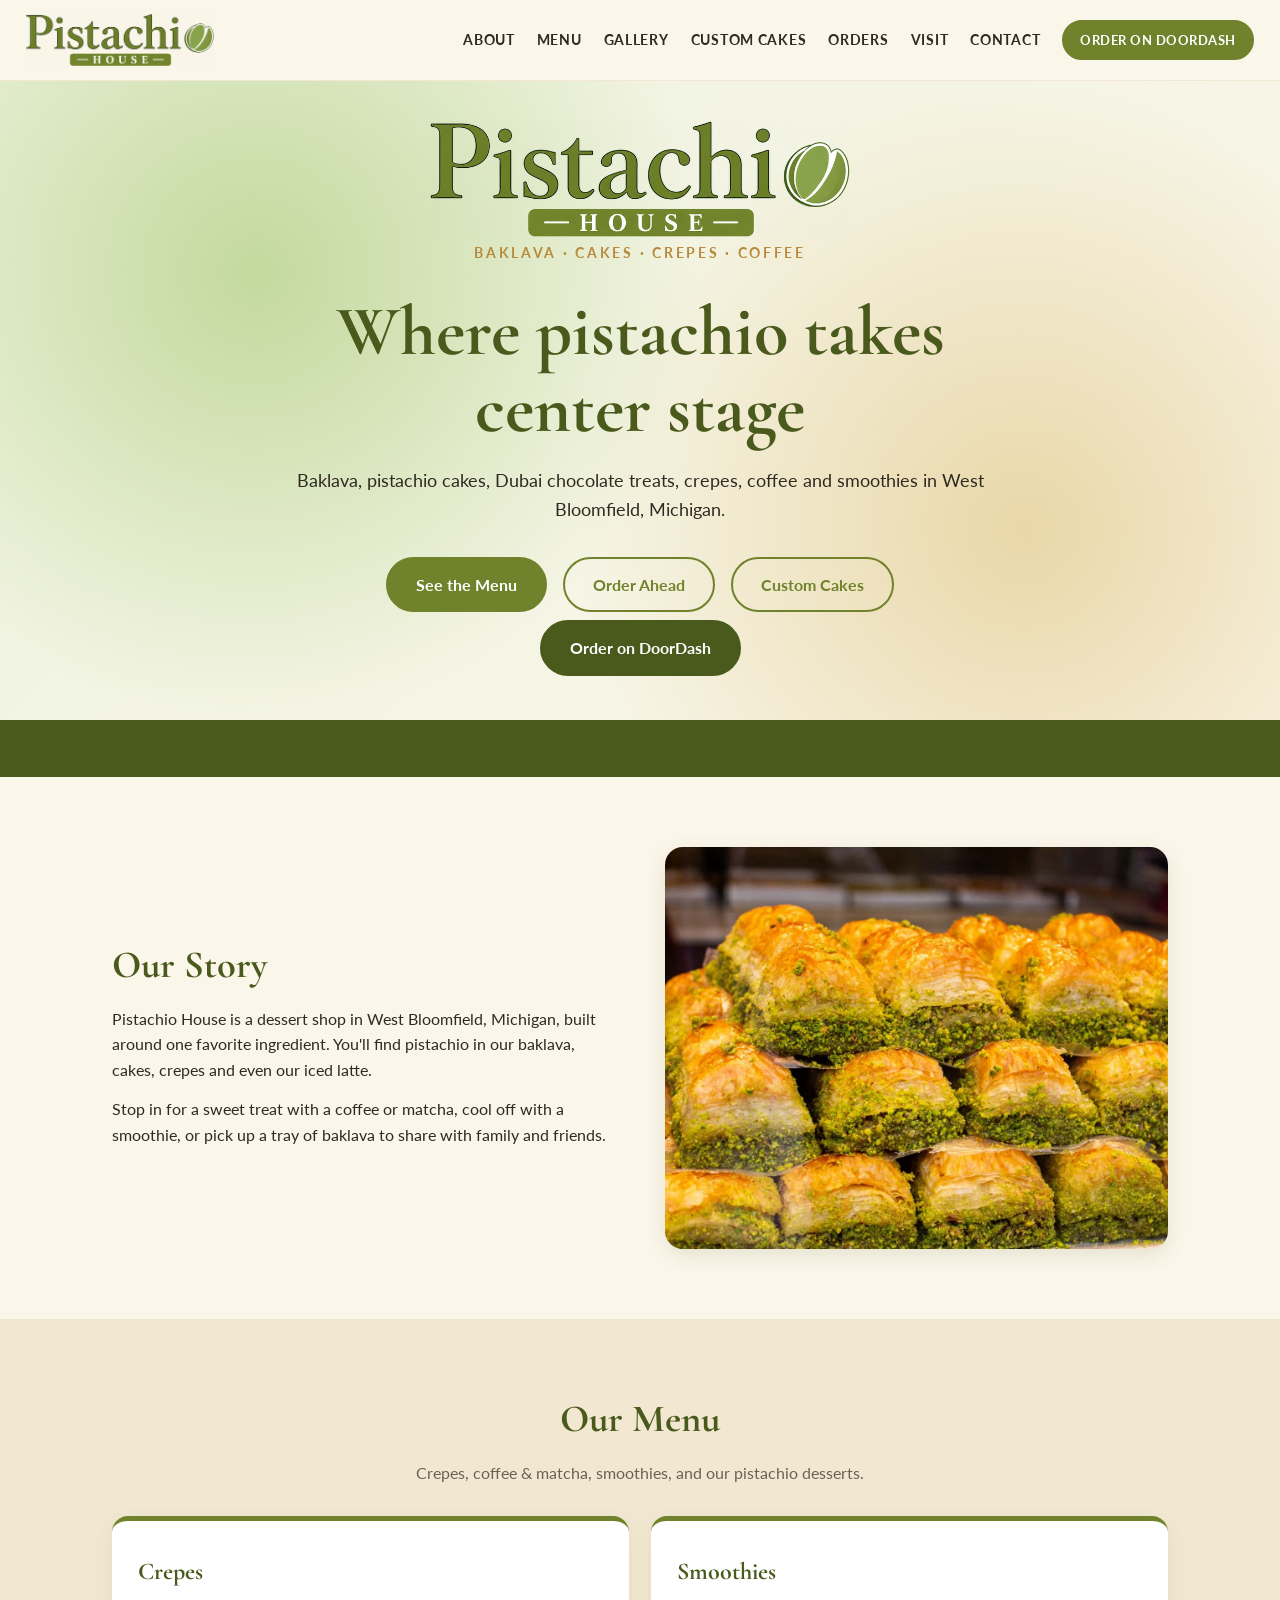
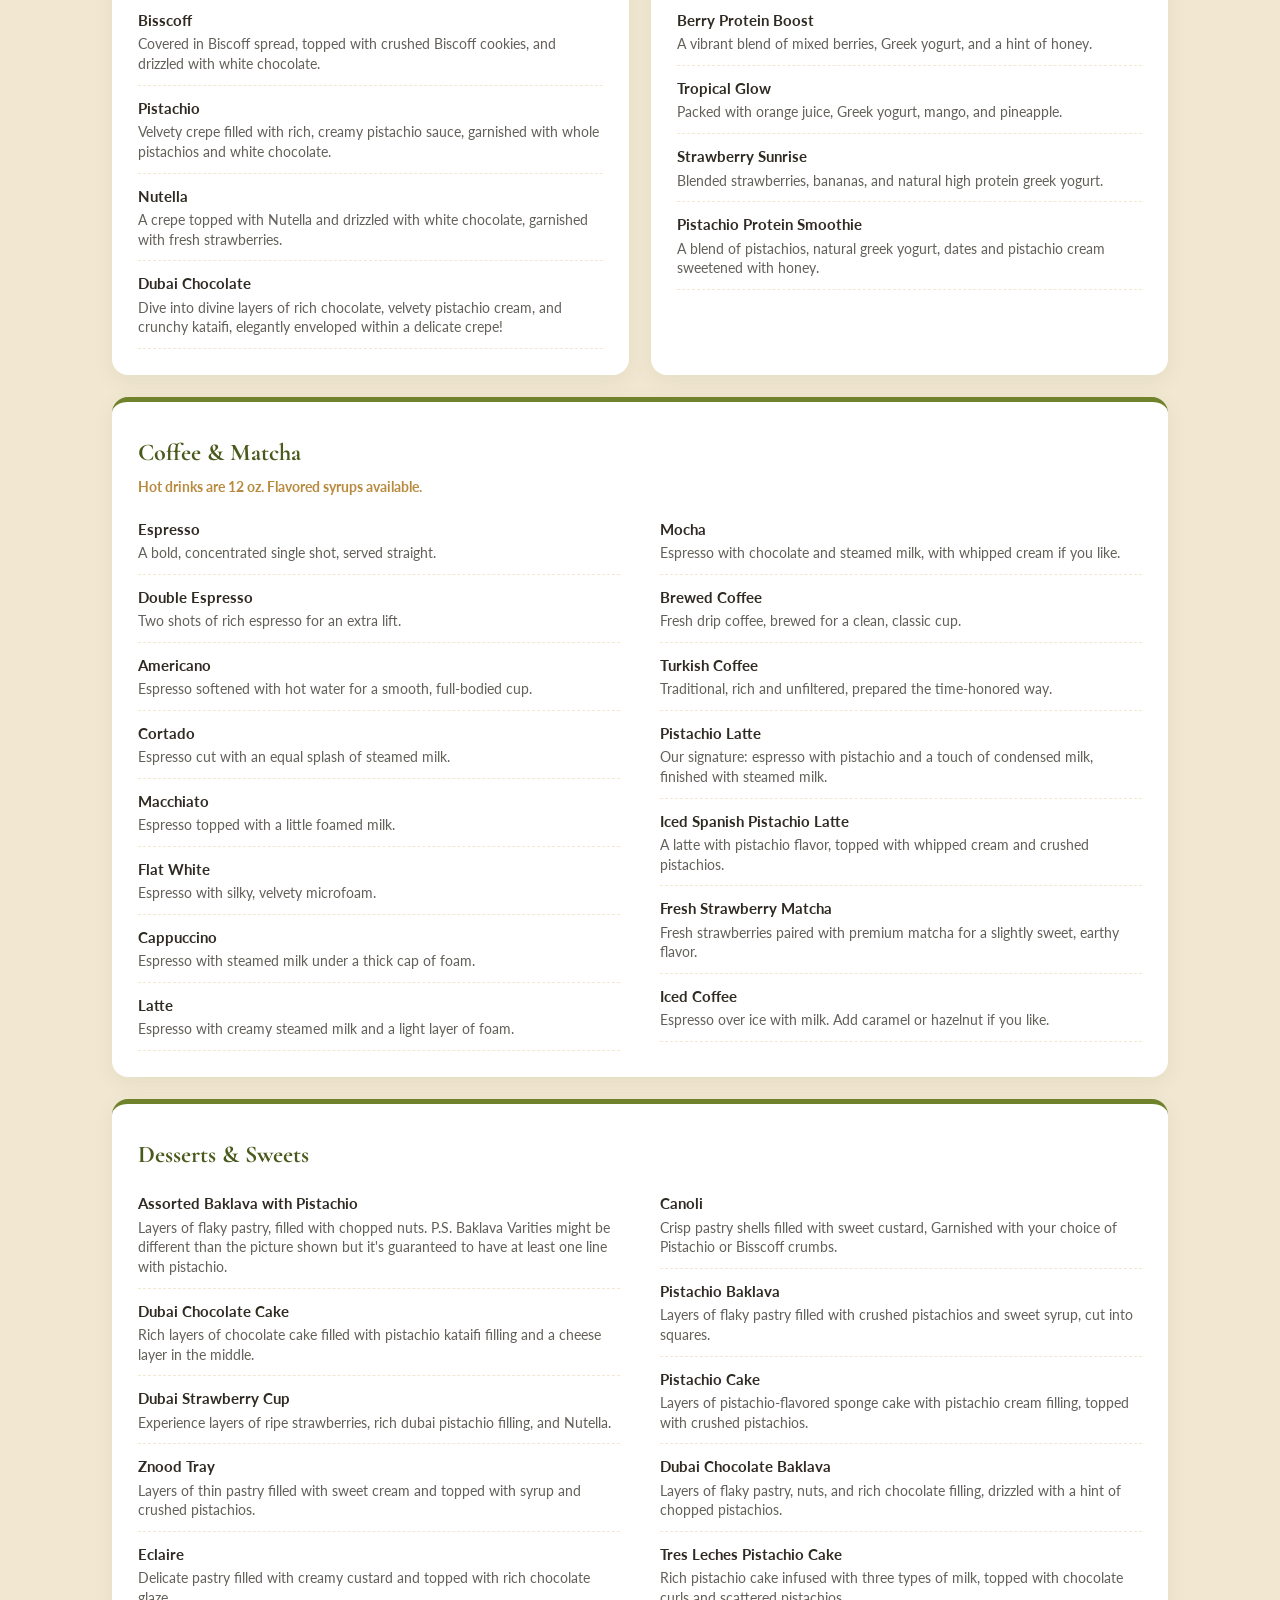
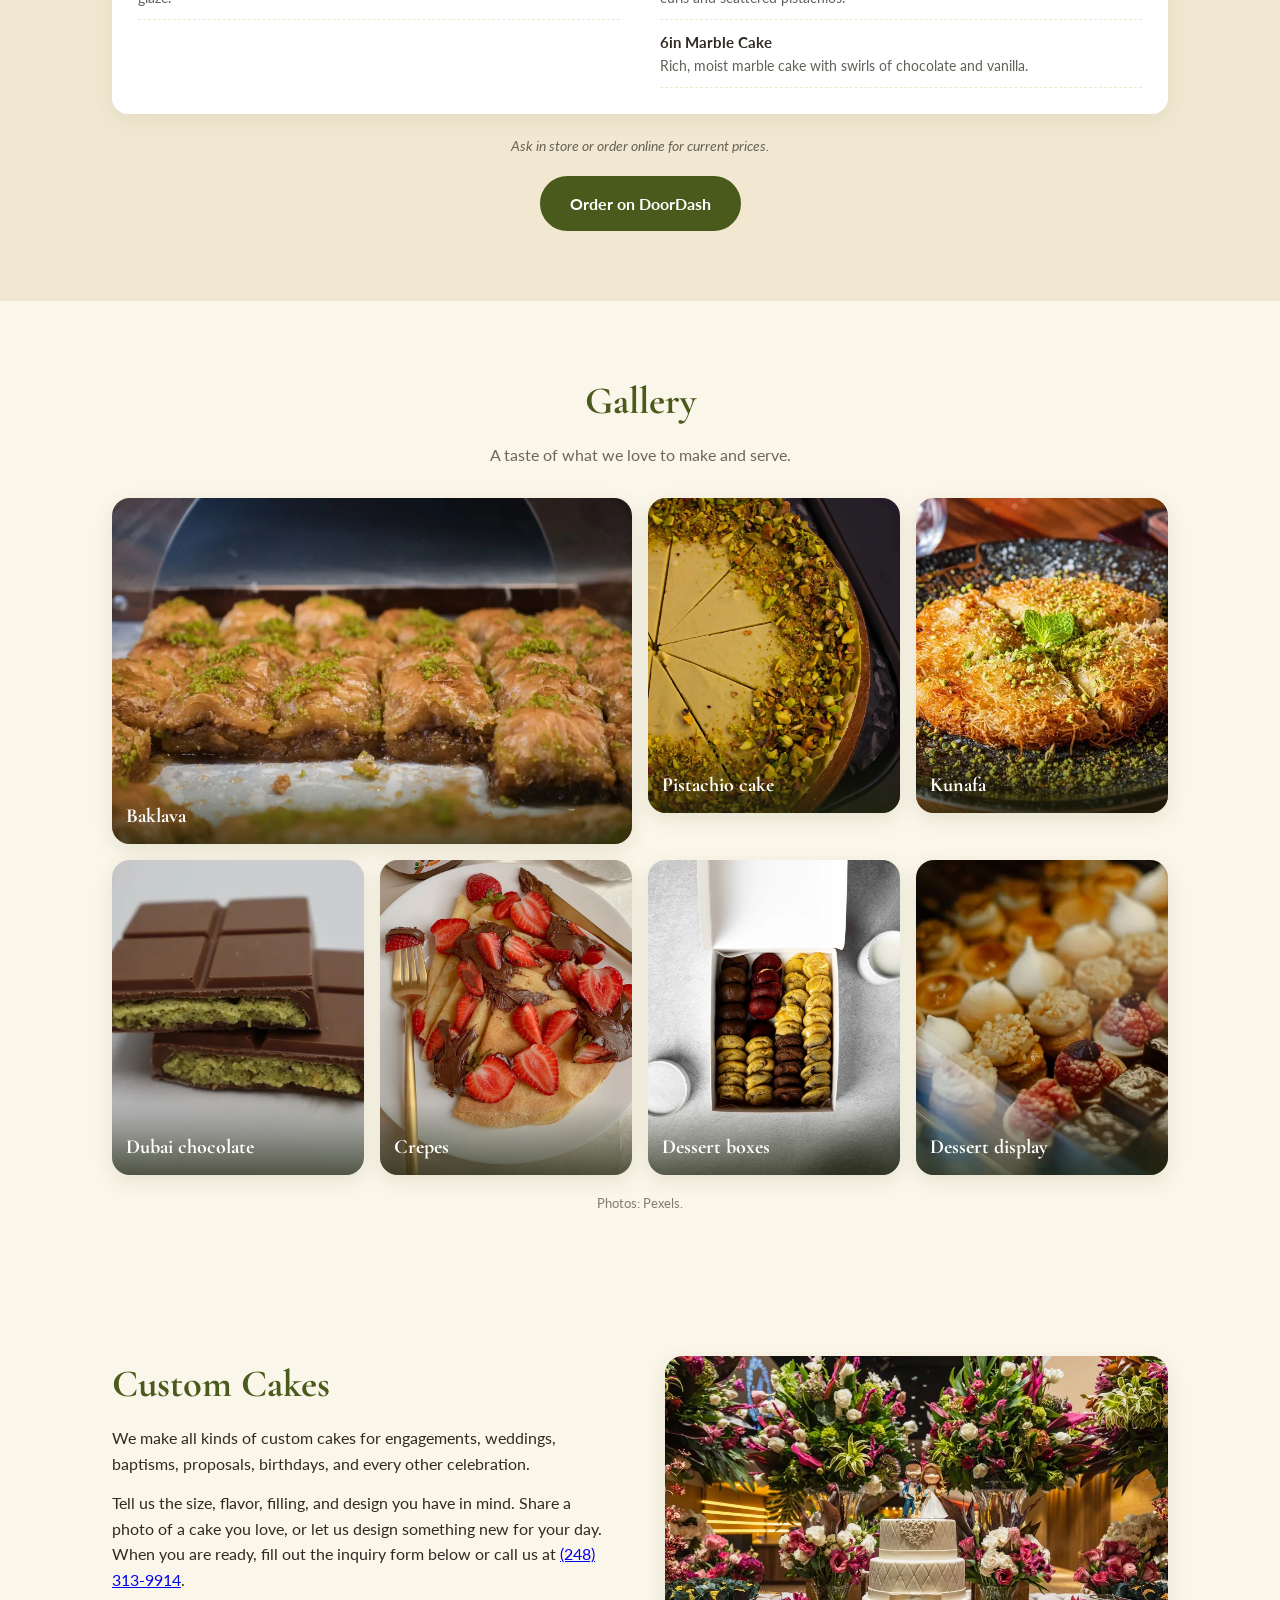
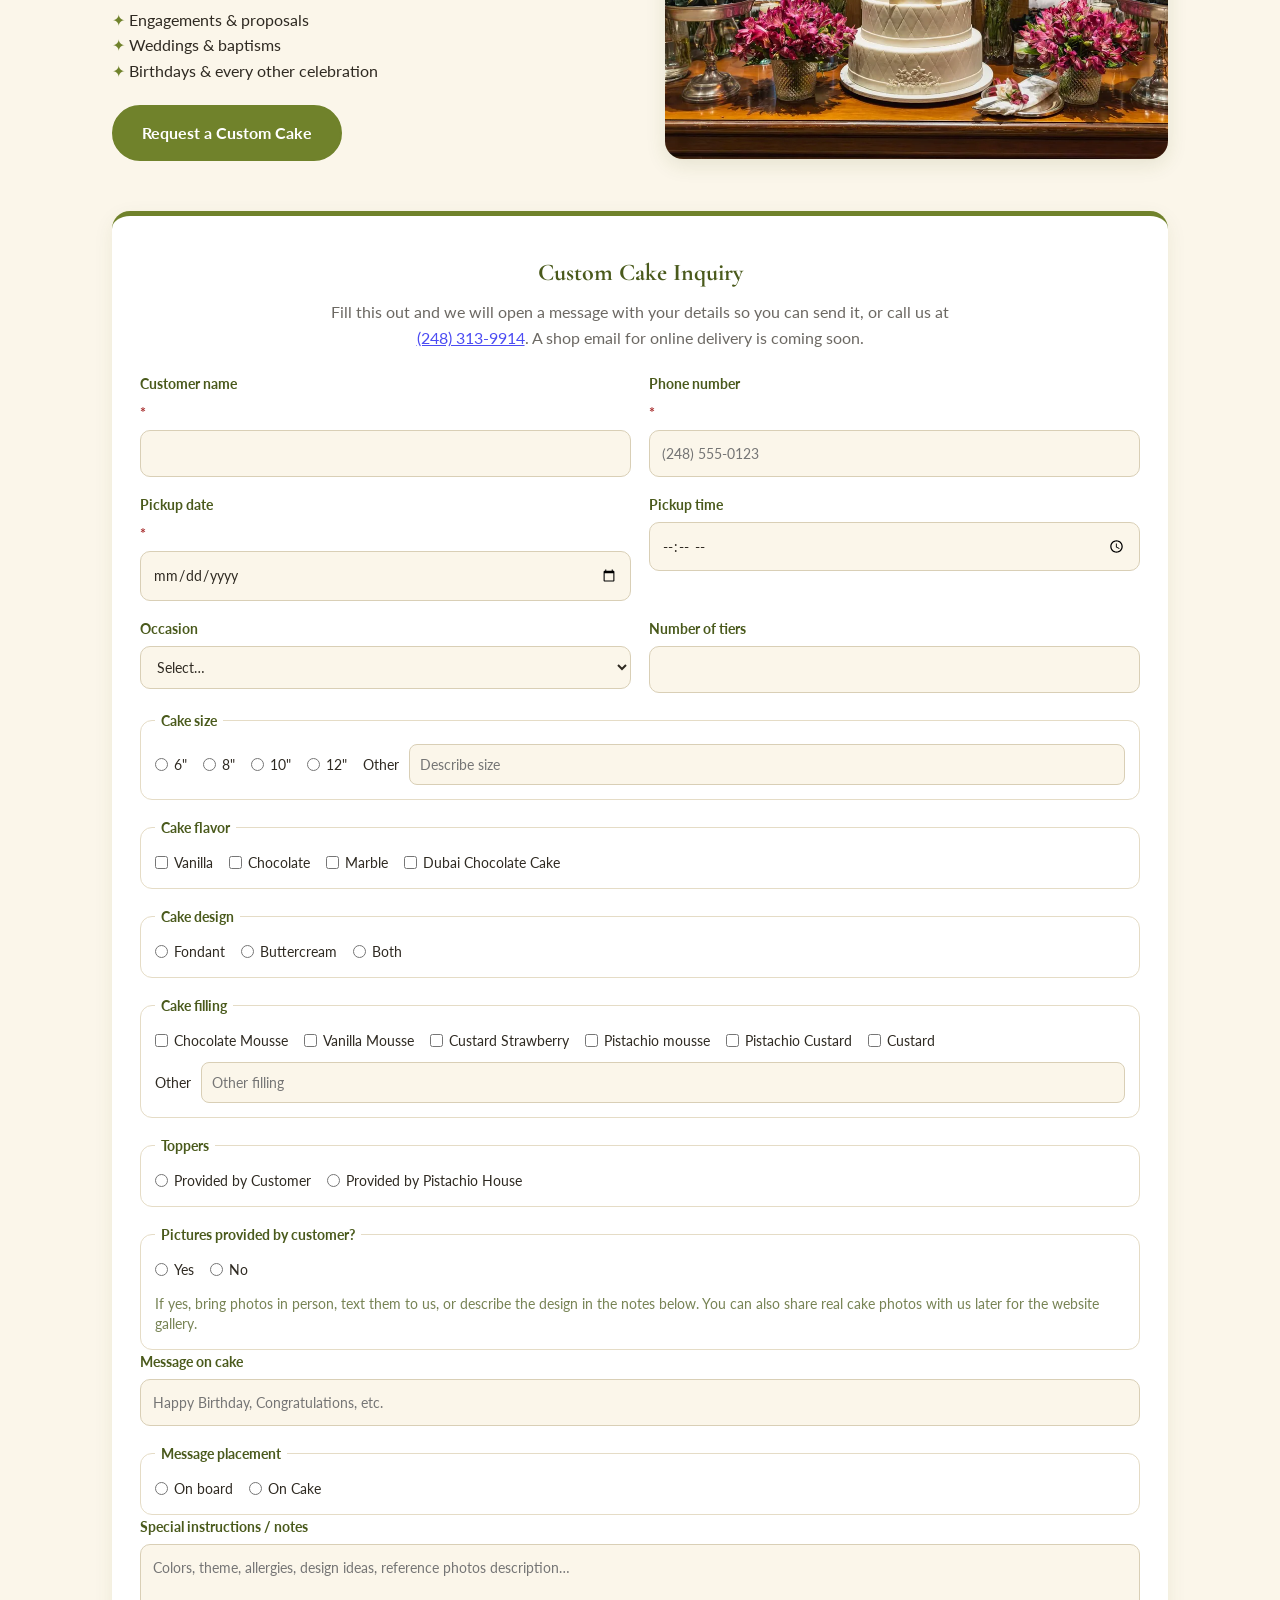
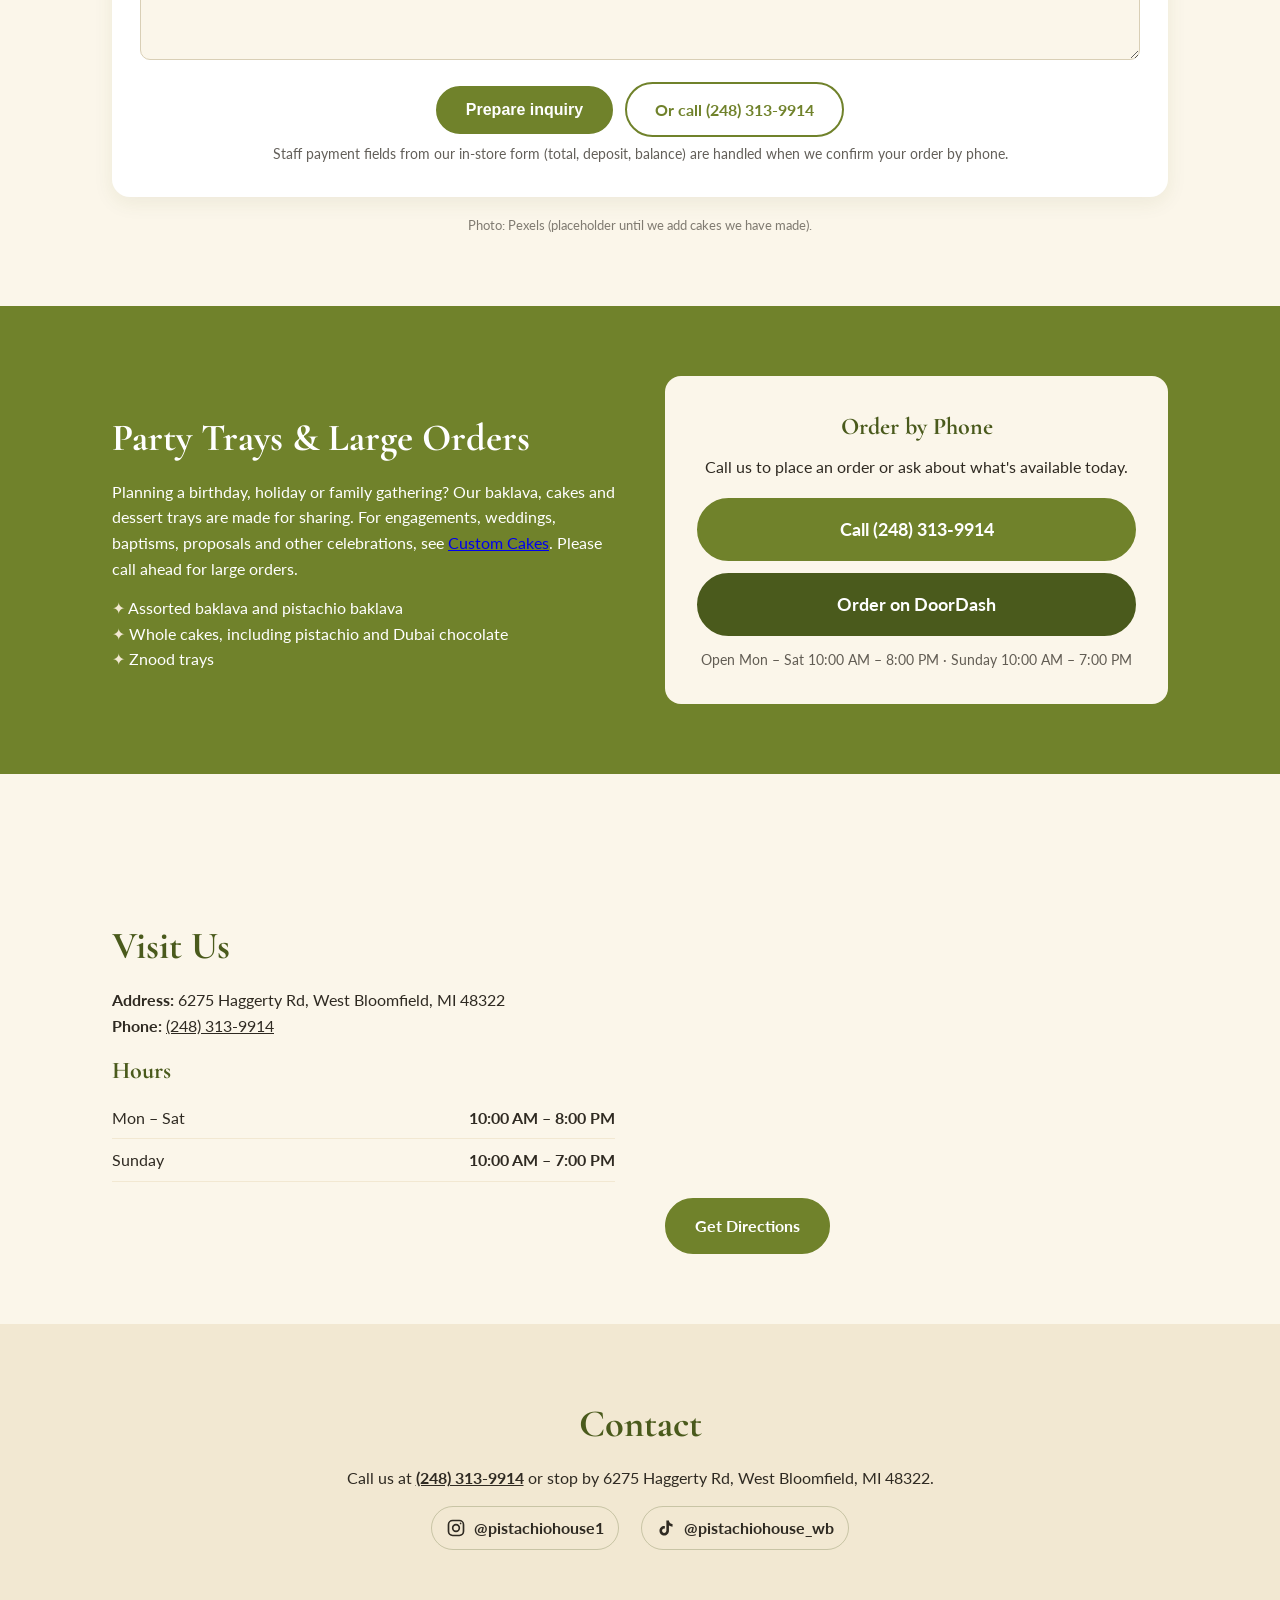
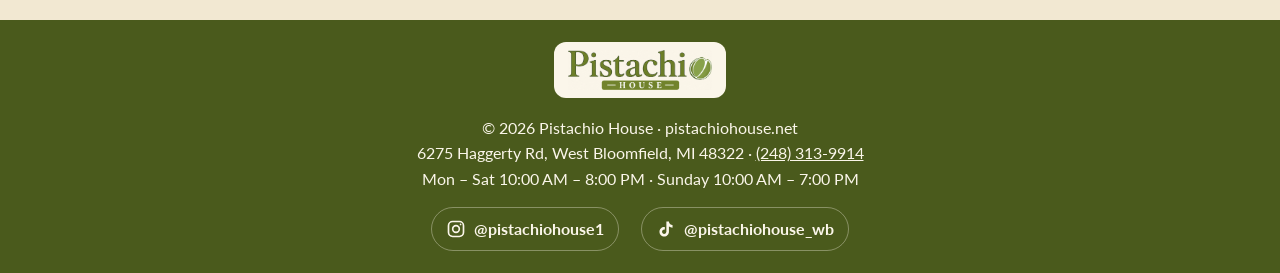
==== index.html @ 5dfad743 "Add Custom Cakes section and inquiry form Highlight custom cakes for engagements, weddings, baptisms" ====
<!DOCTYPE html>
<html lang="en"><head><meta charset="utf-8"><meta name="viewport" content="width=device-width,initial-scale=1">
<title>Pistachio House | Baklava, Pistachio Sweets & Cakes</title>
<meta name="description" content="Pistachio House in West Bloomfield, MI: pistachio baklava, cakes, crepes, coffee, matcha and smoothies.">
<link rel="preconnect" href="https://fonts.googleapis.com"><link href="https://fonts.googleapis.com/css2?family=Cormorant+Garamond:wght@500;700&family=Lato:wght@400;700&display=swap" rel="stylesheet">
<link rel="icon" href="favicon.ico" sizes="any"><link rel="icon" type="image/png" sizes="32x32" href="favicon-32.png"><link rel="apple-touch-icon" href="apple-touch-icon.png"><meta name="theme-color" content="#70822b">
<meta property="og:type" content="website"><meta property="og:title" content="Pistachio House | Baklava, Pistachio Sweets &amp; Cakes"><meta property="og:description" content="Pistachio baklava, cakes, crepes, coffee and smoothies in West Bloomfield, MI."><meta property="og:url" content="https://pistachiohouse.net/"><meta property="og:image" content="https://pistachiohouse.net/images/og-image.png"><meta property="og:image:width" content="1200"><meta property="og:image:height" content="630"><meta name="twitter:card" content="summary_large_image">
<link rel="stylesheet" href="styles.css"><script type="application/ld+json">{"@context":"https://schema.org","@type":["LocalBusiness","Bakery"],"name":"Pistachio House","url":"https://pistachiohouse.net","sameAs":["https://www.instagram.com/pistachiohouse1/","https://www.tiktok.com/@pistachiohouse_wb"],"logo":"https://pistachiohouse.net/images/logo.png","image":"https://pistachiohouse.net/images/og-image.png","telephone":"+1-248-313-9914","address":{"@type":"PostalAddress","streetAddress":"6275 Haggerty Rd","addressLocality":"West Bloomfield","addressRegion":"MI","postalCode":"48322","addressCountry":"US"},"openingHoursSpecification":[{"@type":"OpeningHoursSpecification","dayOfWeek":["Monday","Tuesday","Wednesday","Thursday","Friday","Saturday"],"opens":"10:00","closes":"20:00"},{"@type":"OpeningHoursSpecification","dayOfWeek":"Sunday","opens":"10:00","closes":"19:00"}],"servesCuisine":"Desserts"}</script>
</head><body>
<header class="nav"><a href="#top" class="logo"><img src="images/logo-transparent.png" alt="Pistachio House" width="800" height="222"></a>
<button class="burger" aria-label="Menu" onclick="document.body.classList.toggle('open')">☰</button>
<nav><a href="#about">About</a><a href="#menu">Menu</a><a href="#gallery">Gallery</a><a href="#custom-cakes">Custom Cakes</a><a href="#orders">Orders</a><a href="#visit">Visit</a><a href="#contact">Contact</a><a class="nav-order" href="https://www.doordash.com/store/pistachio-house-west-bloomfield-50264871/115589946/" target="_blank" rel="noopener">Order on DoorDash</a></nav></header>
<section id="top" class="hero"><div class="hero-in"><img class="hero-logo" src="images/logo-transparent.png" alt="" width="800" height="222"><p class="eyebrow">Baklava · Cakes · Crepes · Coffee</p>
<h1>Where pistachio takes center stage</h1><p>Baklava, pistachio cakes, Dubai chocolate treats, crepes, coffee and smoothies in West Bloomfield, Michigan.</p>
<a class="btn" href="#menu">See the Menu</a> <a class="btn ghost" href="#orders">Order Ahead</a> <a class="btn ghost" href="#custom-cakes">Custom Cakes</a> <a class="btn doordash" href="https://www.doordash.com/store/pistachio-house-west-bloomfield-50264871/115589946/" target="_blank" rel="noopener">Order on DoorDash</a></div></section>
<div class="ribbon"><span>Pistachio Baklava ✦ Dubai Chocolate ✦ Pistachio Cake ✦ Crepes ✦ Pistachio Latte ✦ Smoothies ✦ Dessert Trays ✦</span></div>
<section id="about" class="wrap two"><div><h2>Our Story</h2><p>Pistachio House is a dessert shop in West Bloomfield, Michigan, built around one favorite ingredient. You'll find pistachio in our baklava, cakes, crepes and even our iced latte.</p><p>Stop in for a sweet treat with a coffee or matcha, cool off with a smoothie, or pick up a tray of baklava to share with family and friends.</p></div>
<figure class="photo about-photo"><img src="images/about-pistachio-baklava.webp" alt="Rows of pistachio-topped baklava in a dessert display" width="1200" height="960" loading="lazy"></figure></section>
<section id="menu" class="cream"><div class="wrap"><h2 class="c">Our Menu</h2><p class="c sub">Crepes, coffee &amp; matcha, smoothies, and our pistachio desserts.</p><div class="grid menu-grid">
<div class="card"><h3>Crepes</h3><ul><li><div class="mi"><span class="mn">Bisscoff</span></div><p class="md">Covered in Biscoff spread, topped with crushed Biscoff cookies, and drizzled with white chocolate.</p></li><li><div class="mi"><span class="mn">Pistachio</span></div><p class="md">Velvety crepe filled with rich, creamy pistachio sauce, garnished with whole pistachios and white chocolate.</p></li><li><div class="mi"><span class="mn">Nutella</span></div><p class="md">A crepe topped with Nutella and drizzled with white chocolate, garnished with fresh strawberries.</p></li><li><div class="mi"><span class="mn">Dubai Chocolate</span></div><p class="md">Dive into divine layers of rich chocolate, velvety pistachio cream, and crunchy kataifi, elegantly enveloped within a delicate crepe!</p></li></ul></div>
<div class="card"><h3>Smoothies</h3><ul><li><div class="mi"><span class="mn">Berry Protein Boost</span></div><p class="md">A vibrant blend of mixed berries, Greek yogurt, and a hint of honey.</p></li><li><div class="mi"><span class="mn">Tropical Glow</span></div><p class="md">Packed with orange juice, Greek yogurt, mango, and pineapple.</p></li><li><div class="mi"><span class="mn">Strawberry Sunrise</span></div><p class="md">Blended strawberries, bananas, and natural high protein greek yogurt.</p></li><li><div class="mi"><span class="mn">Pistachio Protein Smoothie</span></div><p class="md">A blend of pistachios, natural greek yogurt, dates and pistachio cream sweetened with honey.</p></li></ul></div>
<div class="card wide"><h3>Coffee &amp; Matcha</h3><p class="card-note">Hot drinks are 12 oz. Flavored syrups available.</p><ul><li><div class="mi"><span class="mn">Espresso</span></div><p class="md">A bold, concentrated single shot, served straight.</p></li><li><div class="mi"><span class="mn">Double Espresso</span></div><p class="md">Two shots of rich espresso for an extra lift.</p></li><li><div class="mi"><span class="mn">Americano</span></div><p class="md">Espresso softened with hot water for a smooth, full-bodied cup.</p></li><li><div class="mi"><span class="mn">Cortado</span></div><p class="md">Espresso cut with an equal splash of steamed milk.</p></li><li><div class="mi"><span class="mn">Macchiato</span></div><p class="md">Espresso topped with a little foamed milk.</p></li><li><div class="mi"><span class="mn">Flat White</span></div><p class="md">Espresso with silky, velvety microfoam.</p></li><li><div class="mi"><span class="mn">Cappuccino</span></div><p class="md">Espresso with steamed milk under a thick cap of foam.</p></li><li><div class="mi"><span class="mn">Latte</span></div><p class="md">Espresso with creamy steamed milk and a light layer of foam.</p></li><li><div class="mi"><span class="mn">Mocha</span></div><p class="md">Espresso with chocolate and steamed milk, with whipped cream if you like.</p></li><li><div class="mi"><span class="mn">Brewed Coffee</span></div><p class="md">Fresh drip coffee, brewed for a clean, classic cup.</p></li><li><div class="mi"><span class="mn">Turkish Coffee</span></div><p class="md">Traditional, rich and unfiltered, prepared the time-honored way.</p></li><li><div class="mi"><span class="mn">Pistachio Latte</span></div><p class="md">Our signature: espresso with pistachio and a touch of condensed milk, finished with steamed milk.</p></li><li><div class="mi"><span class="mn">Iced Spanish Pistachio Latte</span></div><p class="md">A latte with pistachio flavor, topped with whipped cream and crushed pistachios.</p></li><li><div class="mi"><span class="mn">Fresh Strawberry Matcha</span></div><p class="md">Fresh strawberries paired with premium matcha for a slightly sweet, earthy flavor.</p></li><li><div class="mi"><span class="mn">Iced Coffee</span></div><p class="md">Espresso over ice with milk. Add caramel or hazelnut if you like.</p></li></ul></div>
<div class="card wide"><h3>Desserts &amp; Sweets</h3><ul><li><div class="mi"><span class="mn">Assorted Baklava with Pistachio</span></div><p class="md">Layers of flaky pastry, filled with chopped nuts. P.S. Baklava Varities might be different than the picture shown but it&#x27;s guaranteed to have at least one line with pistachio.</p></li><li><div class="mi"><span class="mn">Dubai Chocolate Cake</span></div><p class="md">Rich layers of chocolate cake filled with pistachio kataifi filling and a cheese layer in the middle.</p></li><li><div class="mi"><span class="mn">Dubai Strawberry Cup</span></div><p class="md">Experience layers of ripe strawberries, rich dubai pistachio filling, and Nutella.</p></li><li><div class="mi"><span class="mn">Znood Tray</span></div><p class="md">Layers of thin pastry filled with sweet cream and topped with syrup and crushed pistachios.</p></li><li><div class="mi"><span class="mn">Eclaire</span></div><p class="md">Delicate pastry filled with creamy custard and topped with rich chocolate glaze.</p></li><li><div class="mi"><span class="mn">Canoli</span></div><p class="md">Crisp pastry shells filled with sweet custard, Garnished with your choice of Pistachio or Bisscoff crumbs.</p></li><li><div class="mi"><span class="mn">Pistachio Baklava</span></div><p class="md">Layers of flaky pastry filled with crushed pistachios and sweet syrup, cut into squares.</p></li><li><div class="mi"><span class="mn">Pistachio Cake</span></div><p class="md">Layers of pistachio-flavored sponge cake with pistachio cream filling, topped with crushed pistachios.</p></li><li><div class="mi"><span class="mn">Dubai Chocolate Baklava</span></div><p class="md">Layers of flaky pastry, nuts, and rich chocolate filling, drizzled with a hint of chopped pistachios.</p></li><li><div class="mi"><span class="mn">Tres Leches Pistachio Cake</span></div><p class="md">Rich pistachio cake infused with three types of milk, topped with chocolate curls and scattered pistachios.</p></li><li><div class="mi"><span class="mn">6in Marble Cake</span></div><p class="md">Rich, moist marble cake with swirls of chocolate and vanilla.</p></li></ul></div>
</div><p class="c note">Ask in store or order online for current prices.</p><p class="c menu-order"><a class="btn doordash" href="https://www.doordash.com/store/pistachio-house-west-bloomfield-50264871/115589946/" target="_blank" rel="noopener">Order on DoorDash</a></p></div></section>
<section id="gallery" class="wrap"><h2 class="c">Gallery</h2><p class="c sub">A taste of what we love to make and serve.</p><div class="gal"><figure class="photo"><img src="images/gallery-baklava-tray.webp" alt="Pistachio baklava squares with flaky golden layers" width="900" height="600" loading="lazy"><figcaption>Baklava</figcaption></figure><figure class="photo"><img src="images/gallery-pistachio-cake.webp" alt="Pistachio cake topped with crushed pistachios" width="900" height="1350" loading="lazy"><figcaption>Pistachio cake</figcaption></figure><figure class="photo"><img src="images/gallery-kunafa.webp" alt="Kunafa garnished with crushed pistachios on a decorative plate" width="900" height="601" loading="lazy"><figcaption>Kunafa</figcaption></figure><figure class="photo"><img src="images/gallery-dubai-chocolate.webp" alt="Chocolate bar with a green pistachio filling" width="900" height="600" loading="lazy"><figcaption>Dubai chocolate</figcaption></figure><figure class="photo"><img src="images/gallery-crepe.webp" alt="Crepe topped with sliced strawberries and chocolate" width="900" height="1012" loading="lazy"><figcaption>Crepes</figcaption></figure><figure class="photo"><img src="images/gallery-gift-box.webp" alt="Open white box filled with assorted cookies" width="900" height="1124" loading="lazy"><figcaption>Dessert boxes</figcaption></figure><figure class="photo"><img src="images/gallery-display-case.webp" alt="Display case of small tarts, pastries and chocolates" width="900" height="600" loading="lazy"><figcaption>Dessert display</figcaption></figure></div><p class="c credit">Photos: Pexels.</p></section>

<section id="custom-cakes" class="wrap"><div class="two cakes-intro"><div>
<h2>Custom Cakes</h2>
<p>We make all kinds of custom cakes for engagements, weddings, baptisms, proposals, birthdays, and every other celebration.</p>
<p>Tell us the size, flavor, filling, and design you have in mind. Share a photo of a cake you love, or let us design something new for your day. When you are ready, fill out the inquiry form below or call us at <a href="tel:+12483139914">(248) 313-9914</a>.</p>
<ul class="ticks dark"><li>Engagements &amp; proposals</li><li>Weddings &amp; baptisms</li><li>Birthdays &amp; every other celebration</li></ul>
<a class="btn" href="#cake-inquiry">Request a Custom Cake</a>
</div>
<figure class="photo about-photo"><img src="images/custom-cakes.webp" alt="Tiered celebration cake ready for a special occasion" width="1200" height="800" loading="lazy"></figure>
</div>

<div id="cake-inquiry" class="cake-form-wrap">
<h3 class="c">Custom Cake Inquiry</h3>
<p class="c sub form-lead">Fill this out and we will open a message with your details so you can send it, or call us at <a href="tel:+12483139914">(248) 313-9914</a>. A shop email for online delivery is coming soon.</p>
<form id="cake-form" class="cake-form" novalidate>
<div class="form-grid">
<label class="fg">Customer name <span class="req">*</span><input name="customer_name" type="text" autocomplete="name" required></label>
<label class="fg">Phone number <span class="req">*</span><input name="phone" type="tel" autocomplete="tel" inputmode="tel" required placeholder="(248) 555-0123"></label>
<label class="fg">Pickup date <span class="req">*</span><input name="pickup_date" type="date" required></label>
<label class="fg">Pickup time<input name="pickup_time" type="time"></label>
<label class="fg">Occasion
<select name="occasion">
<option value="">Select…</option>
<option>Engagement</option>
<option>Wedding</option>
<option>Baptism</option>
<option>Proposal</option>
<option>Birthday</option>
<option>Other celebration</option>
</select></label>
<label class="fg">Number of tiers<input name="tiers" type="number" min="1" max="10" step="1" inputmode="numeric"></label>
</div>

<fieldset class="fg full"><legend>Cake size</legend>
<div class="checks">
<label><input type="radio" name="cake_size" value='6"'> 6"</label>
<label><input type="radio" name="cake_size" value='8"'> 8"</label>
<label><input type="radio" name="cake_size" value='10"'> 10"</label>
<label><input type="radio" name="cake_size" value='12"'> 12"</label>
<label class="grow">Other <input type="text" name="cake_size_other" placeholder="Describe size"></label>
</div></fieldset>

<fieldset class="fg full"><legend>Cake flavor</legend>
<div class="checks">
<label><input type="checkbox" name="flavor" value="Vanilla"> Vanilla</label>
<label><input type="checkbox" name="flavor" value="Chocolate"> Chocolate</label>
<label><input type="checkbox" name="flavor" value="Marble"> Marble</label>
<label><input type="checkbox" name="flavor" value="Dubai Chocolate Cake"> Dubai Chocolate Cake</label>
</div></fieldset>

<fieldset class="fg full"><legend>Cake design</legend>
<div class="checks">
<label><input type="radio" name="design" value="Fondant"> Fondant</label>
<label><input type="radio" name="design" value="Buttercream"> Buttercream</label>
<label><input type="radio" name="design" value="Both"> Both</label>
</div></fieldset>

<fieldset class="fg full"><legend>Cake filling</legend>
<div class="checks">
<label><input type="checkbox" name="filling" value="Chocolate Mousse"> Chocolate Mousse</label>
<label><input type="checkbox" name="filling" value="Vanilla Mousse"> Vanilla Mousse</label>
<label><input type="checkbox" name="filling" value="Custard Strawberry"> Custard Strawberry</label>
<label><input type="checkbox" name="filling" value="Pistachio mousse"> Pistachio mousse</label>
<label><input type="checkbox" name="filling" value="Pistachio Custard"> Pistachio Custard</label>
<label><input type="checkbox" name="filling" value="Custard"> Custard</label>
<label class="grow">Other <input type="text" name="filling_other" placeholder="Other filling"></label>
</div></fieldset>

<fieldset class="fg full"><legend>Toppers</legend>
<div class="checks">
<label><input type="radio" name="toppers" value="Provided by Customer"> Provided by Customer</label>
<label><input type="radio" name="toppers" value="Provided by Pistachio House"> Provided by Pistachio House</label>
</div></fieldset>

<fieldset class="fg full"><legend>Pictures provided by customer?</legend>
<div class="checks">
<label><input type="radio" name="pictures" value="Yes"> Yes</label>
<label><input type="radio" name="pictures" value="No"> No</label>
</div>
<p class="hint">If yes, bring photos in person, text them to us, or describe the design in the notes below. You can also share real cake photos with us later for the website gallery.</p>
</fieldset>

<div class="form-grid">
<label class="fg full">Message on cake<input name="message" type="text" maxlength="120" placeholder="Happy Birthday, Congratulations, etc."></label>
</div>
<fieldset class="fg full"><legend>Message placement</legend>
<div class="checks">
<label><input type="radio" name="message_placement" value="On board"> On board</label>
<label><input type="radio" name="message_placement" value="On Cake"> On Cake</label>
</div></fieldset>

<label class="fg full">Special instructions / notes<textarea name="notes" rows="4" placeholder="Colors, theme, allergies, design ideas, reference photos description…"></textarea></label>

<p class="form-actions"><button type="submit" class="btn">Prepare inquiry</button>
<a class="btn ghost" href="tel:+12483139914">Or call (248) 313-9914</a></p>
<p class="hint c">Staff payment fields from our in-store form (total, deposit, balance) are handled when we confirm your order by phone.</p>
</form>

<div id="cake-thanks" class="cake-thanks" hidden>
<h3>Almost done</h3>
<p>Your inquiry details are ready. Call us at <a href="tel:+12483139914"><b>(248) 313-9914</b></a> to place the order, or open the prefilled message below and send it once you have our email.</p>
<pre id="cake-summary" class="cake-summary"></pre>
<p class="form-actions">
<button type="button" class="btn" id="cake-copy">Copy details</button>
<a class="btn" id="cake-mailto" href="#">Open in email app</a>
<a class="btn ghost" href="tel:+12483139914">Call now</a>
</p>
<p id="cake-copy-status" class="hint" aria-live="polite"></p>
</div>
</div>
<p class="c credit">Photo: Pexels (placeholder until we add cakes we have made).</p>
</section>
<section id="orders" class="green"><div class="wrap two"><div><h2>Party Trays &amp; Large Orders</h2><p>Planning a birthday, holiday or family gathering? Our baklava, cakes and dessert trays are made for sharing. For engagements, weddings, baptisms, proposals and other celebrations, see <a href="#custom-cakes">Custom Cakes</a>. Please call ahead for large orders.</p><ul class="ticks"><li>Assorted baklava and pistachio baklava</li><li>Whole cakes, including pistachio and Dubai chocolate</li><li>Znood trays</li></ul></div>
<div class="callbox"><h3>Order by Phone</h3><p>Call us to place an order or ask about what's available today.</p><a class="btn big" href="tel:+12483139914">Call (248) 313-9914</a><a class="btn big doordash" href="https://www.doordash.com/store/pistachio-house-west-bloomfield-50264871/115589946/" target="_blank" rel="noopener">Order on DoorDash</a><p class="small">Open Mon – Sat 10:00 AM – 8:00 PM · Sunday 10:00 AM – 7:00 PM</p></div></div></section>
<section id="visit" class="wrap two"><div><h2>Visit Us</h2><p><b>Address:</b> 6275 Haggerty Rd, West Bloomfield, MI 48322<br><b>Phone:</b> <a href="tel:+12483139914">(248) 313-9914</a></p><h3>Hours</h3><table class="hours"><tr><td>Mon – Sat</td><td>10:00 AM – 8:00 PM</td></tr><tr><td>Sunday</td><td>10:00 AM – 7:00 PM</td></tr></table></div>
<div class="mapbox"><iframe title="Map to Pistachio House" src="https://maps.google.com/maps?q=6275+Haggerty+Rd,+West+Bloomfield,+MI+48322&amp;output=embed" loading="lazy" referrerpolicy="no-referrer-when-downgrade"></iframe><a class="btn" target="_blank" rel="noopener" href="https://www.google.com/maps/dir/?api=1&amp;destination=6275+Haggerty+Rd,+West+Bloomfield,+MI+48322">Get Directions</a></div></section>
<section id="contact" class="cream"><div class="wrap c"><h2>Contact</h2><p>Call us at <b><a href="tel:+12483139914">(248) 313-9914</a></b> or stop by 6275 Haggerty Rd, West Bloomfield, MI 48322.</p><p class="social"><a href="https://www.instagram.com/pistachiohouse1/" target="_blank" rel="noopener" aria-label="Instagram @pistachiohouse1"><svg viewBox="0 0 24 24" width="20" height="20" aria-hidden="true" fill="none" stroke="currentColor" stroke-width="2" stroke-linecap="round" stroke-linejoin="round"><rect x="3" y="3" width="18" height="18" rx="5"/><circle cx="12" cy="12" r="4"/><circle cx="17.5" cy="6.5" r="1" fill="currentColor" stroke="none"/></svg><span>@pistachiohouse1</span></a><a href="https://www.tiktok.com/@pistachiohouse_wb" target="_blank" rel="noopener" aria-label="TikTok @pistachiohouse_wb"><svg viewBox="0 0 24 24" width="20" height="20" aria-hidden="true" fill="currentColor"><path d="M16.6 5.82A4.28 4.28 0 0 1 15.54 3h-3.09v12.4a2.59 2.59 0 0 1-2.59 2.5c-1.42 0-2.6-1.16-2.6-2.6 0-1.72 1.66-3.01 3.37-2.48V9.66c-3.45-.46-6.47 2.22-6.47 5.64 0 3.33 2.76 5.7 5.69 5.7 3.14 0 5.69-2.55 5.69-5.7V9.01a7.35 7.35 0 0 0 4.3 1.38V7.3s-1.88.09-3.24-1.48z"/></svg><span>@pistachiohouse_wb</span></a></p></div></section>
<footer><img class="foot-logo" src="images/logo-transparent.png" alt="Pistachio House" width="800" height="222"><br>© <span id="y"></span> Pistachio House · pistachiohouse.net<br>6275 Haggerty Rd, West Bloomfield, MI 48322 · <a href="tel:+12483139914">(248) 313-9914</a><br>Mon – Sat 10:00 AM – 8:00 PM · Sunday 10:00 AM – 7:00 PM<div class="social"><a href="https://www.instagram.com/pistachiohouse1/" target="_blank" rel="noopener" aria-label="Instagram @pistachiohouse1"><svg viewBox="0 0 24 24" width="20" height="20" aria-hidden="true" fill="none" stroke="currentColor" stroke-width="2" stroke-linecap="round" stroke-linejoin="round"><rect x="3" y="3" width="18" height="18" rx="5"/><circle cx="12" cy="12" r="4"/><circle cx="17.5" cy="6.5" r="1" fill="currentColor" stroke="none"/></svg><span>@pistachiohouse1</span></a><a href="https://www.tiktok.com/@pistachiohouse_wb" target="_blank" rel="noopener" aria-label="TikTok @pistachiohouse_wb"><svg viewBox="0 0 24 24" width="20" height="20" aria-hidden="true" fill="currentColor"><path d="M16.6 5.82A4.28 4.28 0 0 1 15.54 3h-3.09v12.4a2.59 2.59 0 0 1-2.59 2.5c-1.42 0-2.6-1.16-2.6-2.6 0-1.72 1.66-3.01 3.37-2.48V9.66c-3.45-.46-6.47 2.22-6.47 5.64 0 3.33 2.76 5.7 5.69 5.7 3.14 0 5.69-2.55 5.69-5.7V9.01a7.35 7.35 0 0 0 4.3 1.38V7.3s-1.88.09-3.24-1.48z"/></svg><span>@pistachiohouse_wb</span></a></div></footer>
<script>
document.getElementById('y').textContent=new Date().getFullYear();
document.querySelectorAll('nav a').forEach(a=>a.onclick=()=>document.body.classList.remove('open'));
(function(){
  var form=document.getElementById('cake-form');
  if(!form) return;
  var thanks=document.getElementById('cake-thanks');
  var summaryEl=document.getElementById('cake-summary');
  var mailtoA=document.getElementById('cake-mailto');
  var copyBtn=document.getElementById('cake-copy');
  var copyStatus=document.getElementById('cake-copy-status');
  var lastBody='';
  function vals(name){return Array.prototype.map.call(form.querySelectorAll('[name="'+name+'"]:checked'),function(el){return el.value}).join(', ')}
  function val(name){var el=form.elements[name];return el?String(el.value||'').trim():''}
  function line(label,v){return v?label+': '+v:null}
  form.addEventListener('submit',function(e){
    e.preventDefault();
    if(!form.reportValidity()) return;
    var size=vals('cake_size');
    var sizeOther=val('cake_size_other');
    if(sizeOther) size=size?(size+'; Other: '+sizeOther):('Other: '+sizeOther);
    var filling=vals('filling');
    var fillingOther=val('filling_other');
    if(fillingOther) filling=filling?(filling+'; Other: '+fillingOther):('Other: '+fillingOther);
    var pickup=val('pickup_date');
    var time=val('pickup_time');
    if(time) pickup=pickup+' '+time;
    var lines=[
      'Custom cake inquiry — Pistachio House',
      '',
      line('Customer name', val('customer_name')),
      line('Phone', val('phone')),
      line('Pickup date/time', pickup),
      line('Occasion', val('occasion')),
      line('Cake size', size),
      line('Number of tiers', val('tiers')),
      line('Cake flavor', vals('flavor')),
      line('Cake design', vals('design')),
      line('Cake filling', filling),
      line('Toppers', vals('toppers')),
      line('Pictures provided by customer', vals('pictures')),
      line('Message on cake', val('message')),
      line('Message placement', vals('message_placement')),
      line('Special instructions', val('notes'))
    ].filter(Boolean);
    lastBody=lines.join('\n');
    summaryEl.textContent=lastBody;
    var mail='mailto:?subject='+encodeURIComponent('Custom cake inquiry')+'&body='+encodeURIComponent(lastBody+'\n\n— Sent from pistachiohouse.net');
    mailtoA.href=mail;
    form.hidden=true;
    thanks.hidden=false;
    thanks.scrollIntoView({behavior:'smooth',block:'start'});
  });
  copyBtn.addEventListener('click',function(){
    function ok(){copyStatus.textContent='Copied. Call (248) 313-9914 or paste into a message to us.';}
    if(navigator.clipboard&&navigator.clipboard.writeText){
      navigator.clipboard.writeText(lastBody).then(ok).catch(function(){copyStatus.textContent='Select the text above and copy it manually.';});
    } else {copyStatus.textContent='Select the text above and copy it manually.';}
  });
})();
</script>
</body></html>
---- styles.css ----
:root{--g:#70822b;--gd:#4a5a1c;--gl:#a7b86a;--c:#fbf6ea;--c2:#f2e8d2;--t:#2f2a22;--gold:#b88a3e}
*{box-sizing:border-box;margin:0;padding:0}html{scroll-behavior:smooth}
body{font-family:Lato,sans-serif;color:var(--t);background:var(--c);line-height:1.6}
h1,h2,h3,.logo{font-family:'Cormorant Garamond',serif;color:var(--gd)}h2{font-size:2.4rem;margin-bottom:.6rem}h3{font-size:1.5rem;margin:.4rem 0}
.wrap{max-width:1100px;margin:auto;padding:70px 22px}.c{text-align:center}.sub{opacity:.7;margin-bottom:30px}
.nav{position:sticky;top:0;z-index:9;display:flex;justify-content:space-between;align-items:center;padding:14px 26px;background:rgba(251,246,234,.95);border-bottom:1px solid var(--c2)}
.logo{font-size:1.7rem;font-weight:700;text-decoration:none}.logo span{color:var(--gold)}
nav a{margin-left:22px;text-decoration:none;color:var(--t);font-weight:700;font-size:.9rem;letter-spacing:.05em;text-transform:uppercase}nav a:hover{color:var(--g)}
.burger{display:none;background:none;border:0;font-size:1.6rem;cursor:pointer}
.hero{min-height:600px;display:flex;align-items:center;justify-content:center;text-align:center;padding:40px 20px;background:radial-gradient(circle at 20% 30%,#c3d99d 0,transparent 40%),radial-gradient(circle at 80% 70%,#e9d7a8 0,transparent 40%),linear-gradient(135deg,#eef3df,#fbf6ea)}
.hero-in{max-width:720px}.hero h1{font-size:clamp(2.6rem,6vw,4.4rem);line-height:1.1;margin:10px 0 18px}.hero p{font-size:1.15rem;margin-bottom:28px}
.eyebrow{color:var(--gold);letter-spacing:.2em;text-transform:uppercase;font-size:.85rem!important;font-weight:700}
.btn{display:inline-block;background:var(--g);color:#fff;padding:13px 28px;border-radius:40px;text-decoration:none;font-weight:700;border:2px solid var(--g);cursor:pointer;font-size:1rem}.btn:hover{background:var(--gd)}
.btn.ghost{background:transparent;color:var(--g)}
.ribbon{background:var(--gd);color:var(--c);overflow:hidden;white-space:nowrap;padding:12px 0;font-family:'Cormorant Garamond',serif;font-size:1.3rem}
.ribbon span{display:inline-block;padding-left:100%;animation:m 25s linear infinite}@keyframes m{to{transform:translateX(-100%)}}
.two{display:grid;grid-template-columns:1fr 1fr;gap:50px;align-items:center}.two p{margin-bottom:14px}
.cream{background:var(--c2)}.green{background:var(--g);color:#fff}.green h2{color:#fff}
.grid{display:grid;grid-template-columns:repeat(auto-fit,minmax(230px,1fr));gap:22px}
.card{background:#fff;border-radius:16px;padding:26px;border-top:5px solid var(--g);box-shadow:0 6px 20px rgba(74,90,28,.08)}
.card ul{list-style:none}.card li{display:flex;justify-content:space-between;gap:10px;padding:7px 0;border-bottom:1px dashed var(--c2);font-size:.95rem}
.ticks{list-style:none}.ticks li:before{content:"✦ ";color:var(--c2)}.green b{color:#fff3c9}
.hours{width:100%;border-collapse:collapse}.hours td{padding:8px 0;border-bottom:1px solid var(--c2)}.hours td+td{text-align:right;font-weight:700}
footer{background:var(--gd);color:var(--c);text-align:center;padding:22px}
@media(max-width:780px){.two{grid-template-columns:1fr}.burger{display:block}
nav{display:none;position:absolute;top:100%;left:0;right:0;background:var(--c);flex-direction:column;padding:10px 0}.open nav{display:flex}nav a{margin:10px 26px}}
.mapbox{display:grid;gap:14px;justify-items:start}.mapbox iframe{width:100%;height:340px;border:0;border-radius:18px}
footer a,#visit a:not(.btn),#contact a{color:inherit}
.logo img{height:52px;width:auto;display:block}
.hero-logo{width:min(420px,80%);height:auto;margin:0 auto 6px;display:block}
.foot-logo{height:56px;width:auto;margin-bottom:10px;background:var(--c);padding:8px 14px;border-radius:12px}
footer a{color:inherit}
@media(max-width:780px){.logo img{height:40px}}
.menu-grid{grid-template-columns:repeat(2,1fr);align-items:stretch}
.menu-grid .card li{display:block;padding:10px 0}
.mi{display:flex;justify-content:space-between;gap:10px;font-weight:700}
.md{font-size:.85rem;opacity:.75;margin-top:3px;line-height:1.45}
.note{font-size:.85rem;opacity:.7;margin-top:22px;font-style:italic}
.menu-grid .card.wide{grid-column:1/-1}.menu-grid .card.wide ul{columns:2;column-gap:40px}
.menu-grid .card li{break-inside:avoid}
@media(max-width:780px){.menu-grid .card.wide ul{columns:1}}
.photo{margin:0;position:relative;overflow:hidden;border-radius:18px;background:var(--c2);box-shadow:0 6px 20px rgba(74,90,28,.12)}
.photo img{width:100%;height:100%;object-fit:cover;display:block;transition:transform .5s}
.photo:hover img{transform:scale(1.04)}
.about-photo{aspect-ratio:5/4}
.gal{display:grid;grid-template-columns:repeat(4,1fr);gap:16px}.gal .photo{aspect-ratio:4/5}
.gal figcaption{position:absolute;left:0;right:0;bottom:0;padding:28px 14px 12px;color:#fff;font-family:'Cormorant Garamond',serif;font-size:1.25rem;font-weight:700;background:linear-gradient(transparent,rgba(30,36,12,.7))}
.credit{font-size:.8rem;opacity:.6;margin-top:18px}.credit a{color:inherit}
.callbox{background:var(--c);color:var(--t);padding:32px;border-radius:16px;text-align:center}.callbox h3{margin-top:0}.callbox p{margin:8px 0 18px}
.btn.big{font-size:1.15rem;padding:15px 32px}.small{font-size:.85rem;opacity:.75;margin-bottom:0!important}
.menu-grid .mi{display:block}
@media(max-width:1000px){.gal{grid-template-columns:repeat(2,1fr)}}
@media(max-width:780px){.gal{gap:12px}.gal .photo{aspect-ratio:1}.about-photo{aspect-ratio:4/3}.gal figcaption{font-size:1.05rem;padding:22px 10px 8px}}
.social{display:flex;flex-wrap:wrap;justify-content:center;gap:12px 22px;margin-top:16px}
.social a{display:inline-flex;align-items:center;gap:8px;text-decoration:none;font-weight:700;color:var(--gd);padding:8px 14px;border-radius:30px;border:1px solid rgba(74,90,28,.25);transition:background .2s}
.social a:hover{background:rgba(112,130,43,.12)}
footer .social a{color:var(--c);border-color:rgba(251,246,234,.35)}footer .social a:hover{background:rgba(251,246,234,.12)}
.card-note{font-size:.85rem;color:var(--gold);font-weight:700;margin:-2px 0 8px}
.gal .photo:first-child{grid-column:span 2;aspect-ratio:auto}
@media(max-width:780px){.menu-grid{grid-template-columns:1fr}.gal .photo:first-child{aspect-ratio:2/1}}

.btn.doordash{background:var(--gd);border-color:var(--gd)}.btn.doordash:hover{background:#354214;border-color:#354214}
.btn.ghost.doordash,.doordash.ghost{background:transparent;color:var(--gd);border-color:var(--gd)}
.nav-order{display:inline-block;margin-left:22px;padding:8px 16px;border-radius:30px;background:var(--g);color:#fff!important;text-decoration:none;font-weight:700;font-size:.8rem;letter-spacing:.04em;text-transform:uppercase;border:2px solid var(--g)}.nav-order:hover{background:var(--gd);border-color:var(--gd);color:#fff!important}
.hero-in .btn{margin:4px 6px}
.callbox .btn{display:block;width:100%;margin:0 0 12px;text-align:center}.callbox .btn:last-of-type{margin-bottom:14px}
.menu-order{margin-top:18px}.menu-order .btn{margin:0 6px}
@media(max-width:780px){
.nav-order{margin:10px 26px;text-align:center}
.hero-in .btn{display:block;width:100%;max-width:320px;margin:8px auto}
.menu-order .btn{display:inline-block;width:auto;max-width:100%}
}

/* Custom cakes */
.ticks.dark li:before{color:var(--g)}
.cakes-intro .ticks{margin:14px 0 22px}
.cake-form-wrap{margin-top:50px;background:#fff;border-radius:18px;padding:32px 28px;box-shadow:0 6px 20px rgba(74,90,28,.08);border-top:5px solid var(--g)}
.form-lead{max-width:640px;margin:0 auto 22px}
.cake-form .form-grid{display:grid;grid-template-columns:1fr 1fr;gap:16px 18px}
.cake-form .fg{display:flex;flex-direction:column;gap:6px;font-weight:700;font-size:.9rem;color:var(--gd)}
.cake-form .fg.full{grid-column:1/-1}
.cake-form .fg input[type=text],
.cake-form .fg input[type=tel],
.cake-form .fg input[type=date],
.cake-form .fg input[type=time],
.cake-form .fg input[type=number],
.cake-form .fg select,
.cake-form .fg textarea{font:inherit;font-weight:400;color:var(--t);padding:11px 12px;border:1px solid #d9cfb6;border-radius:10px;background:var(--c);width:100%}
.cake-form .fg textarea{resize:vertical;min-height:96px}
.cake-form fieldset.fg{border:1px solid #e5dcc6;border-radius:12px;padding:12px 14px 14px;margin:16px 0 0}
.cake-form fieldset.fg legend{padding:0 6px;font-weight:700;color:var(--gd)}
.cake-form .checks{display:flex;flex-wrap:wrap;gap:10px 16px;font-weight:400;color:var(--t)}
.cake-form .checks label{display:inline-flex;align-items:center;gap:6px;font-weight:400}
.cake-form .checks .grow{flex:1 1 180px}
.cake-form .checks .grow input[type=text]{margin-left:4px;flex:1;min-width:120px;font:inherit;padding:8px 10px;border:1px solid #d9cfb6;border-radius:8px;background:var(--c)}
.cake-form .req{color:#a33}
.cake-form .hint{font-size:.85rem;font-weight:400;opacity:.75;margin-top:8px;line-height:1.45}
.form-actions{display:flex;flex-wrap:wrap;gap:12px;justify-content:center;align-items:center;margin-top:22px}
.cake-thanks{margin-top:8px;text-align:center}
.cake-thanks h3{margin-bottom:10px}
.cake-summary{text-align:left;white-space:pre-wrap;background:var(--c);border:1px solid var(--c2);border-radius:12px;padding:16px;margin:16px 0;font-size:.9rem;line-height:1.5;max-height:360px;overflow:auto}
@media(max-width:780px){
.cake-form .form-grid{grid-template-columns:1fr}
.cake-form-wrap{padding:22px 16px}
.form-actions .btn{width:100%;text-align:center}
}
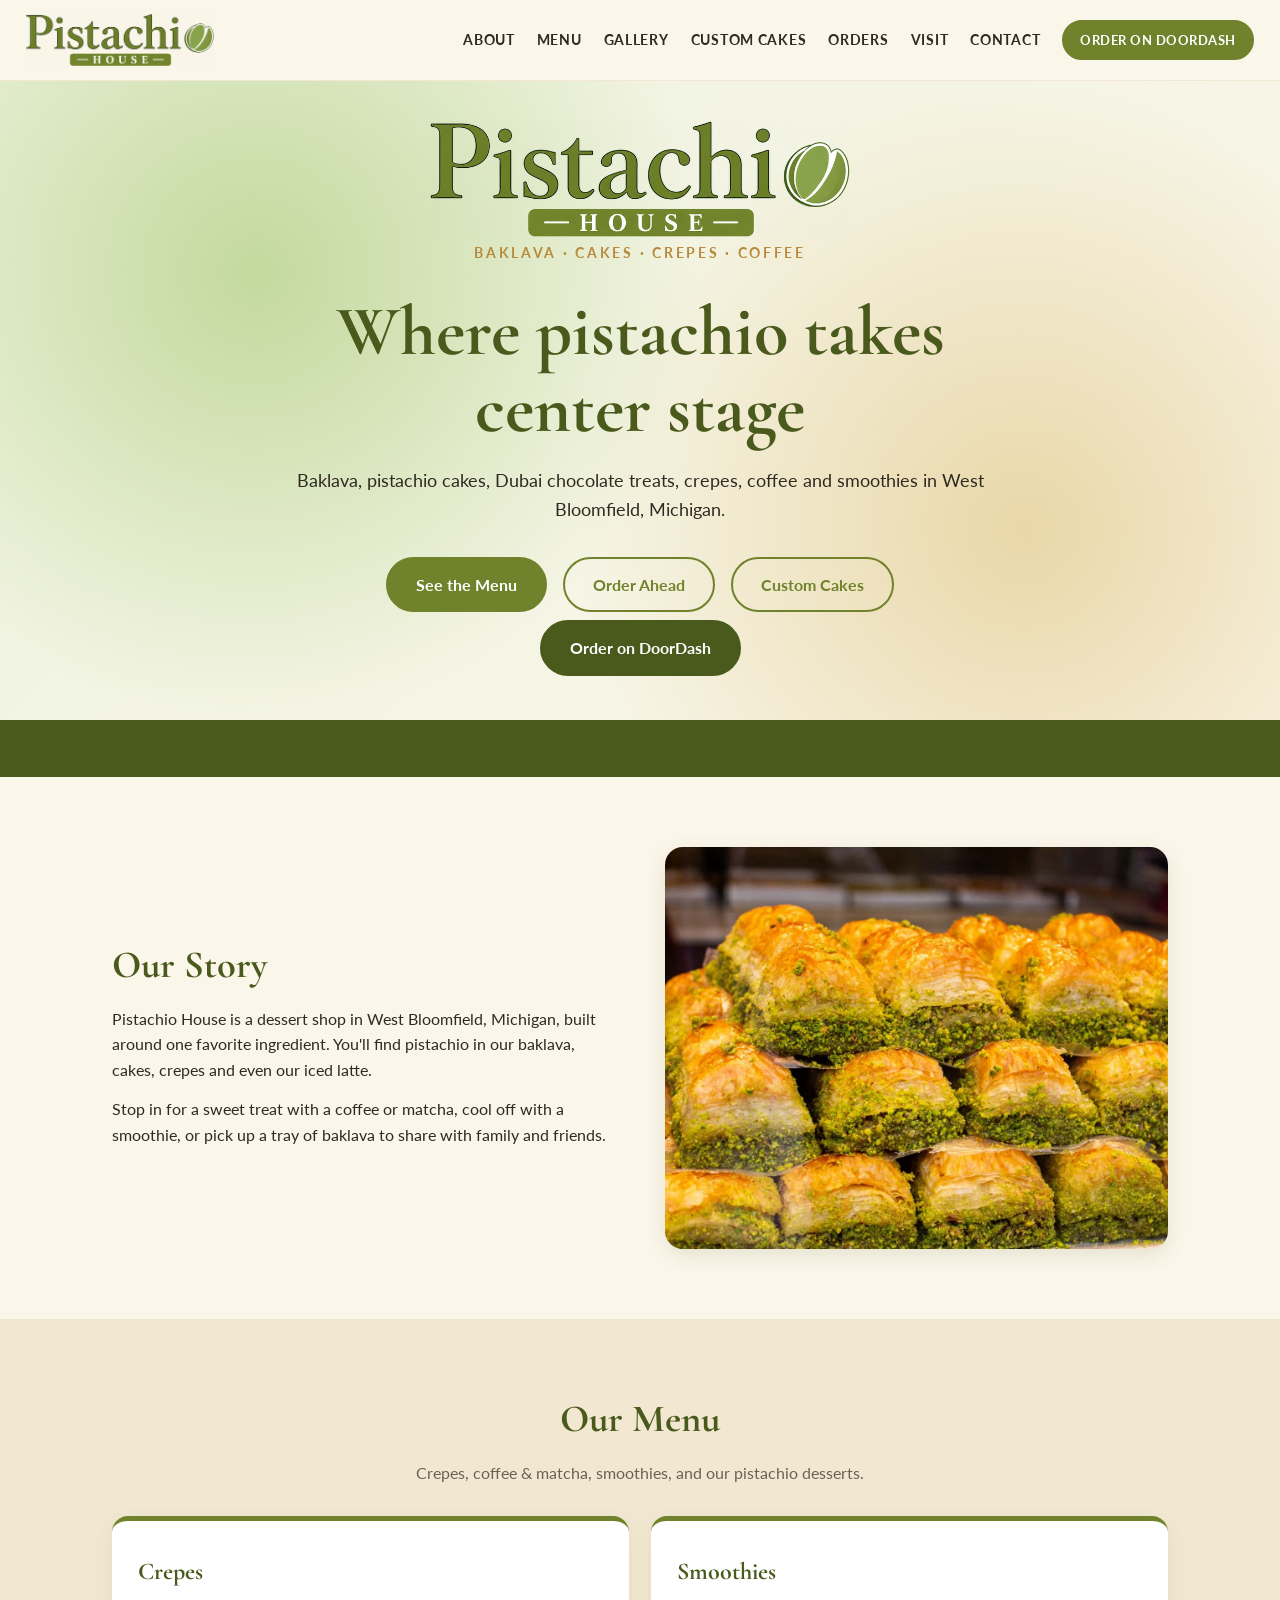
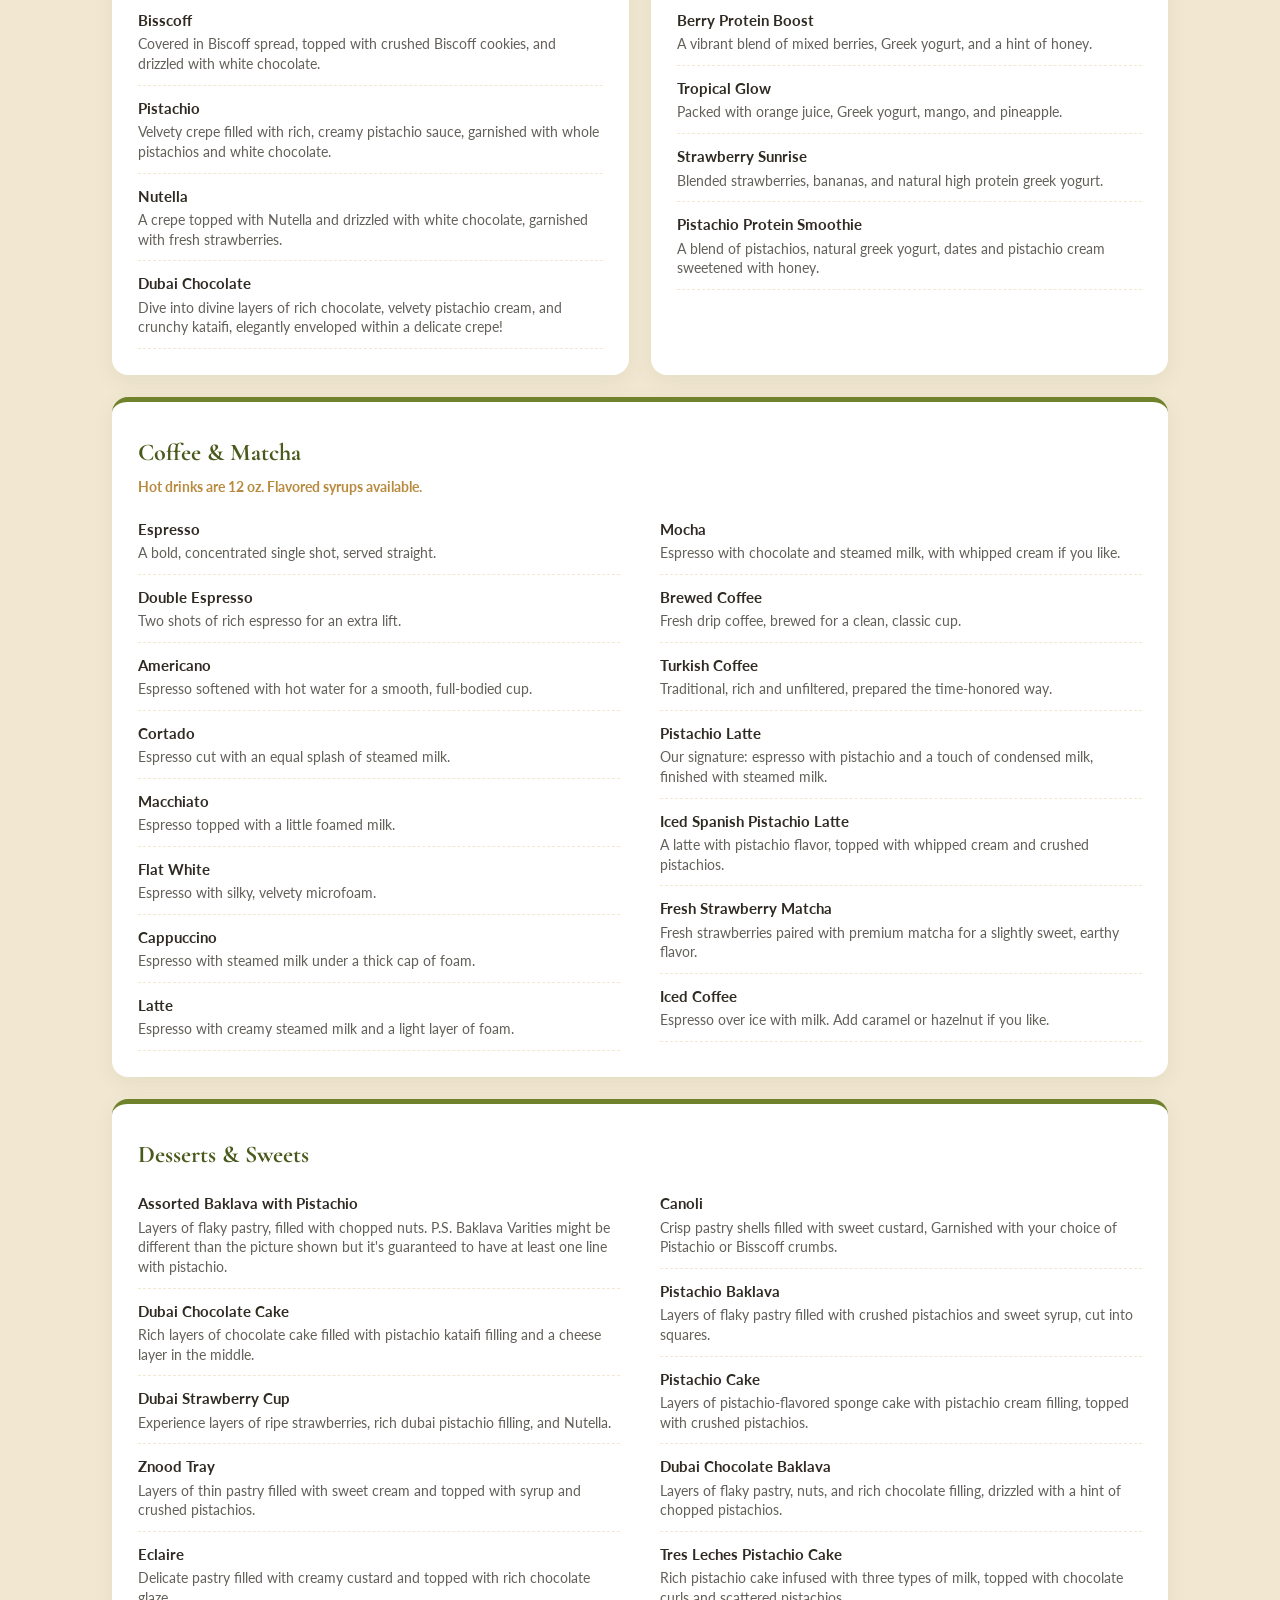
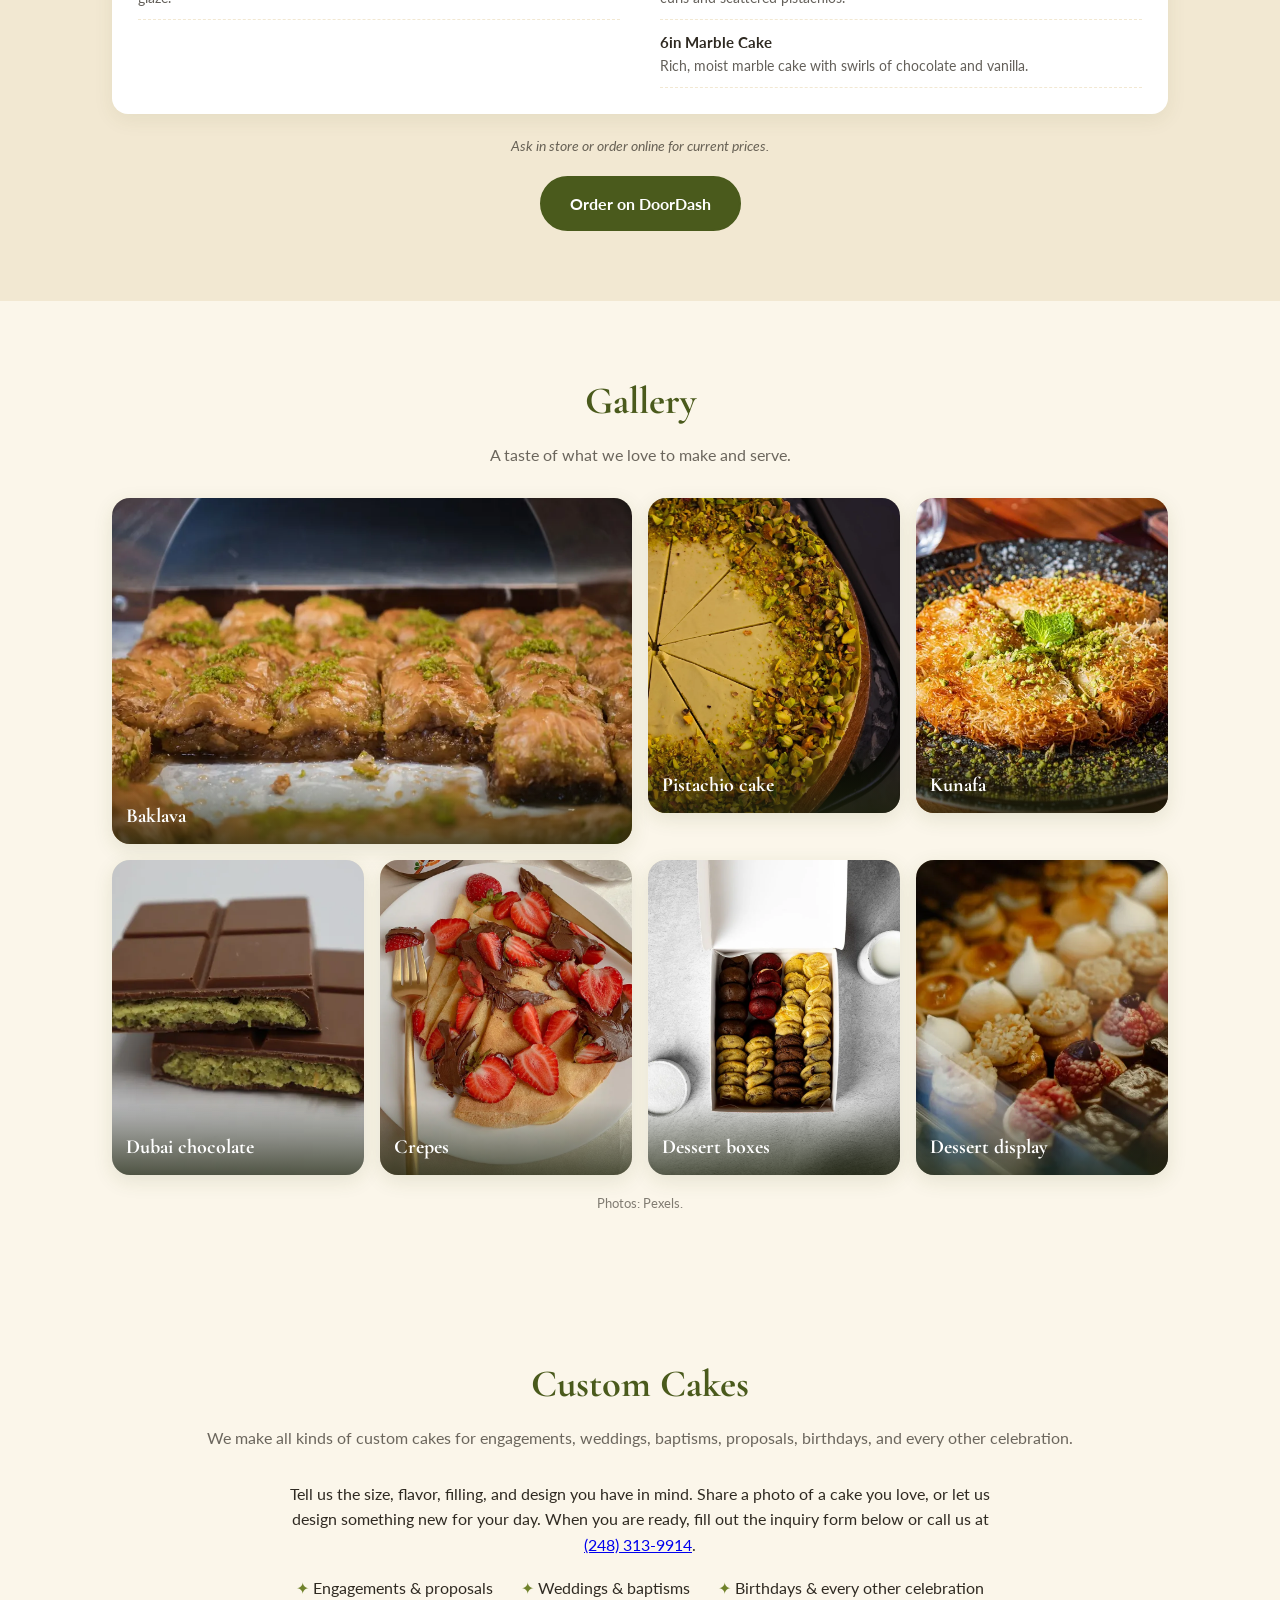
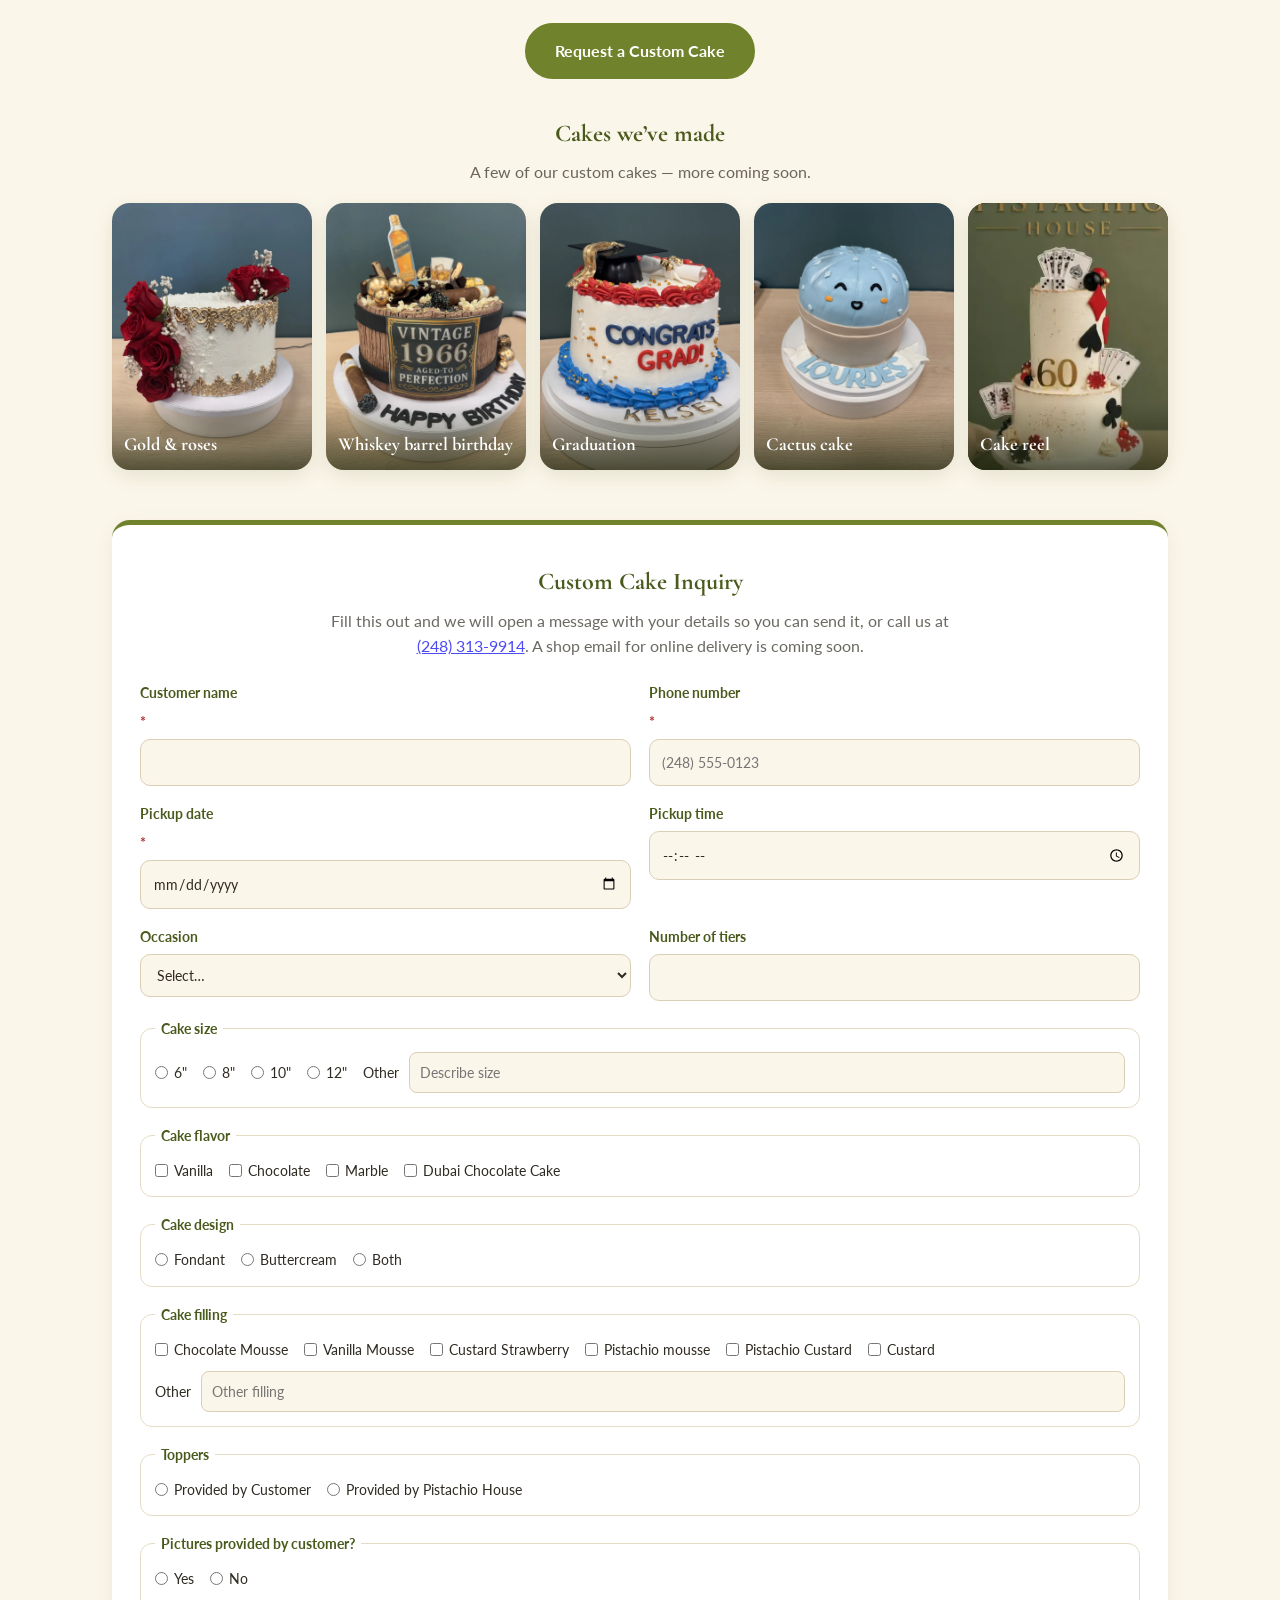
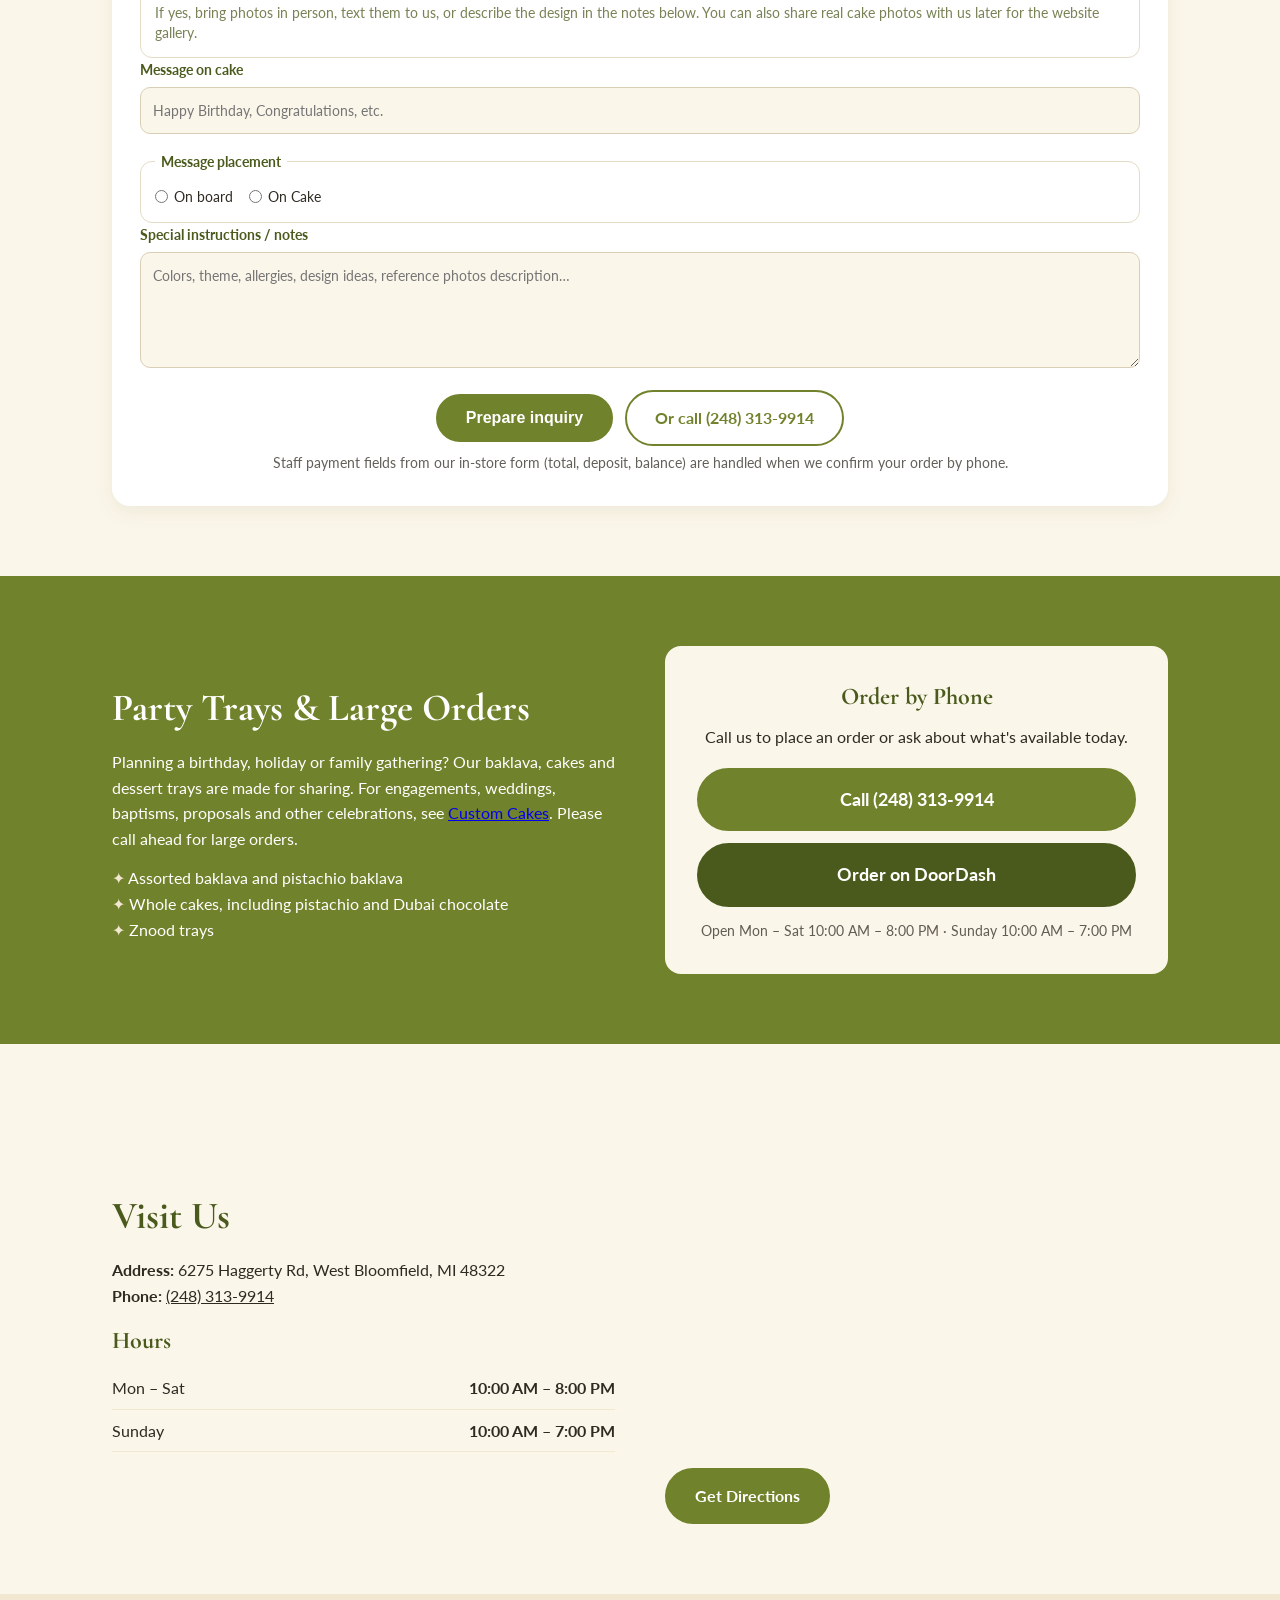
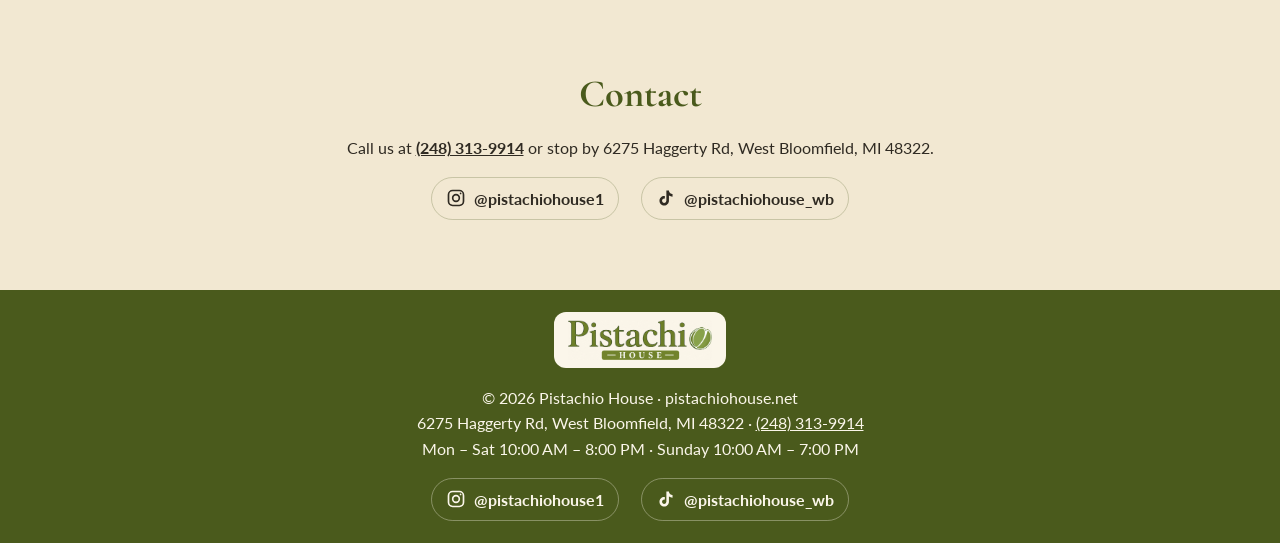
==== commit c89b5c8f: "Replace cake placeholder with owner photos and reel Add four custom cake WebPs and a vertical H.264 " ====
--- a/index.html
+++ b/index.html
@@ -24,14 +24,27 @@
 </div><p class="c note">Ask in store or order online for current prices.</p><p class="c menu-order"><a class="btn doordash" href="https://www.doordash.com/store/pistachio-house-west-bloomfield-50264871/115589946/" target="_blank" rel="noopener">Order on DoorDash</a></p></div></section>
 <section id="gallery" class="wrap"><h2 class="c">Gallery</h2><p class="c sub">A taste of what we love to make and serve.</p><div class="gal"><figure class="photo"><img src="images/gallery-baklava-tray.webp" alt="Pistachio baklava squares with flaky golden layers" width="900" height="600" loading="lazy"><figcaption>Baklava</figcaption></figure><figure class="photo"><img src="images/gallery-pistachio-cake.webp" alt="Pistachio cake topped with crushed pistachios" width="900" height="1350" loading="lazy"><figcaption>Pistachio cake</figcaption></figure><figure class="photo"><img src="images/gallery-kunafa.webp" alt="Kunafa garnished with crushed pistachios on a decorative plate" width="900" height="601" loading="lazy"><figcaption>Kunafa</figcaption></figure><figure class="photo"><img src="images/gallery-dubai-chocolate.webp" alt="Chocolate bar with a green pistachio filling" width="900" height="600" loading="lazy"><figcaption>Dubai chocolate</figcaption></figure><figure class="photo"><img src="images/gallery-crepe.webp" alt="Crepe topped with sliced strawberries and chocolate" width="900" height="1012" loading="lazy"><figcaption>Crepes</figcaption></figure><figure class="photo"><img src="images/gallery-gift-box.webp" alt="Open white box filled with assorted cookies" width="900" height="1124" loading="lazy"><figcaption>Dessert boxes</figcaption></figure><figure class="photo"><img src="images/gallery-display-case.webp" alt="Display case of small tarts, pastries and chocolates" width="900" height="600" loading="lazy"><figcaption>Dessert display</figcaption></figure></div><p class="c credit">Photos: Pexels.</p></section>
 
-<section id="custom-cakes" class="wrap"><div class="two cakes-intro"><div>
-<h2>Custom Cakes</h2>
-<p>We make all kinds of custom cakes for engagements, weddings, baptisms, proposals, birthdays, and every other celebration.</p>
-<p>Tell us the size, flavor, filling, and design you have in mind. Share a photo of a cake you love, or let us design something new for your day. When you are ready, fill out the inquiry form below or call us at <a href="tel:+12483139914">(248) 313-9914</a>.</p>
-<ul class="ticks dark"><li>Engagements &amp; proposals</li><li>Weddings &amp; baptisms</li><li>Birthdays &amp; every other celebration</li></ul>
-<a class="btn" href="#cake-inquiry">Request a Custom Cake</a>
-</div>
-<figure class="photo about-photo"><img src="images/custom-cakes.webp" alt="Tiered celebration cake ready for a special occasion" width="1200" height="800" loading="lazy"></figure>
+<section id="custom-cakes" class="wrap"><div class="cakes-intro">
+<h2 class="c">Custom Cakes</h2>
+<p class="c sub">We make all kinds of custom cakes for engagements, weddings, baptisms, proposals, birthdays, and every other celebration.</p>
+<p class="c cakes-blurb">Tell us the size, flavor, filling, and design you have in mind. Share a photo of a cake you love, or let us design something new for your day. When you are ready, fill out the inquiry form below or call us at <a href="tel:+12483139914">(248) 313-9914</a>.</p>
+<ul class="ticks dark cakes-ticks"><li>Engagements &amp; proposals</li><li>Weddings &amp; baptisms</li><li>Birthdays &amp; every other celebration</li></ul>
+<p class="c"><a class="btn" href="#cake-inquiry">Request a Custom Cake</a></p>
+</div>
+
+<h3 class="c made-heading">Cakes we&rsquo;ve made</h3>
+<p class="c sub made-sub">A few of our custom cakes — more coming soon.</p>
+<div class="made-gal">
+<figure class="photo made-photo"><img src="images/made-cake-1.webp" alt="White buttercream cake with gold filigree, red roses, and pearl accents" width="900" height="1200" loading="lazy"><figcaption>Gold &amp; roses</figcaption></figure>
+<figure class="photo made-photo"><img src="images/made-cake-2.webp" alt="Whiskey barrel birthday cake with Vintage 1966 label, cigars, and Happy Birthday letters" width="900" height="1200" loading="lazy"><figcaption>Whiskey barrel birthday</figcaption></figure>
+<figure class="photo made-photo"><img src="images/made-cake-3.webp" alt="Graduation cake with cap and diploma reading Congrats Grad Kelsey" width="900" height="1200" loading="lazy"><figcaption>Graduation</figcaption></figure>
+<figure class="photo made-photo"><img src="images/made-cake-4.webp" alt="Blue smiling cactus cake in a pot with the name Lourdes" width="900" height="1200" loading="lazy"><figcaption>Cactus cake</figcaption></figure>
+<figure class="photo made-photo made-video">
+<video autoplay muted loop playsinline preload="metadata" poster="images/made-cakes-reel-poster.webp" width="406" height="720" aria-label="Reel of custom cakes from Pistachio House">
+<source src="images/made-cakes-reel.mp4" type="video/mp4">
+</video>
+<figcaption>Cake reel</figcaption>
+</figure>
 </div>
 
 <div id="cake-inquiry" class="cake-form-wrap">
@@ -133,7 +146,6 @@
 <p id="cake-copy-status" class="hint" aria-live="polite"></p>
 </div>
 </div>
-<p class="c credit">Photo: Pexels (placeholder until we add cakes we have made).</p>
 </section>
 <section id="orders" class="green"><div class="wrap two"><div><h2>Party Trays &amp; Large Orders</h2><p>Planning a birthday, holiday or family gathering? Our baklava, cakes and dessert trays are made for sharing. For engagements, weddings, baptisms, proposals and other celebrations, see <a href="#custom-cakes">Custom Cakes</a>. Please call ahead for large orders.</p><ul class="ticks"><li>Assorted baklava and pistachio baklava</li><li>Whole cakes, including pistachio and Dubai chocolate</li><li>Znood trays</li></ul></div>
 <div class="callbox"><h3>Order by Phone</h3><p>Call us to place an order or ask about what's available today.</p><a class="btn big" href="tel:+12483139914">Call (248) 313-9914</a><a class="btn big doordash" href="https://www.doordash.com/store/pistachio-house-west-bloomfield-50264871/115589946/" target="_blank" rel="noopener">Order on DoorDash</a><p class="small">Open Mon – Sat 10:00 AM – 8:00 PM · Sunday 10:00 AM – 7:00 PM</p></div></div></section>
--- a/styles.css
+++ b/styles.css
@@ -104,3 +104,21 @@
 .cake-form-wrap{padding:22px 16px}
 .form-actions .btn{width:100%;text-align:center}
 }
+
+/* Cakes we've made */
+.cakes-blurb{max-width:720px;margin:0 auto 18px}
+.cakes-ticks{display:flex;flex-wrap:wrap;justify-content:center;gap:8px 28px;list-style:none;margin:0 0 22px;padding:0}
+.cakes-ticks li{margin:0}
+.made-heading{margin-top:36px}
+.made-sub{margin-bottom:18px}
+.made-gal{display:grid;grid-template-columns:repeat(5,minmax(0,1fr));gap:14px;align-items:stretch}
+.made-gal .made-photo{aspect-ratio:3/4;margin:0}
+.made-gal .made-photo img,.made-gal .made-video video{width:100%;height:100%;object-fit:cover;display:block}
+.made-gal .made-video{background:#1e240c}
+.made-gal .made-video video{border:0}
+.made-gal figcaption{position:absolute;left:0;right:0;bottom:0;padding:28px 12px 10px;color:#fff;font-family:'Cormorant Garamond',serif;font-size:1.15rem;font-weight:700;background:linear-gradient(transparent,rgba(30,36,12,.72))}
+@media(max-width:1000px){.made-gal{grid-template-columns:repeat(3,1fr)}.made-gal .made-video{grid-column:span 1}}
+@media(max-width:780px){
+.made-gal{grid-template-columns:repeat(2,1fr);gap:12px}
+.cakes-ticks{flex-direction:column;align-items:center;gap:6px}
+}
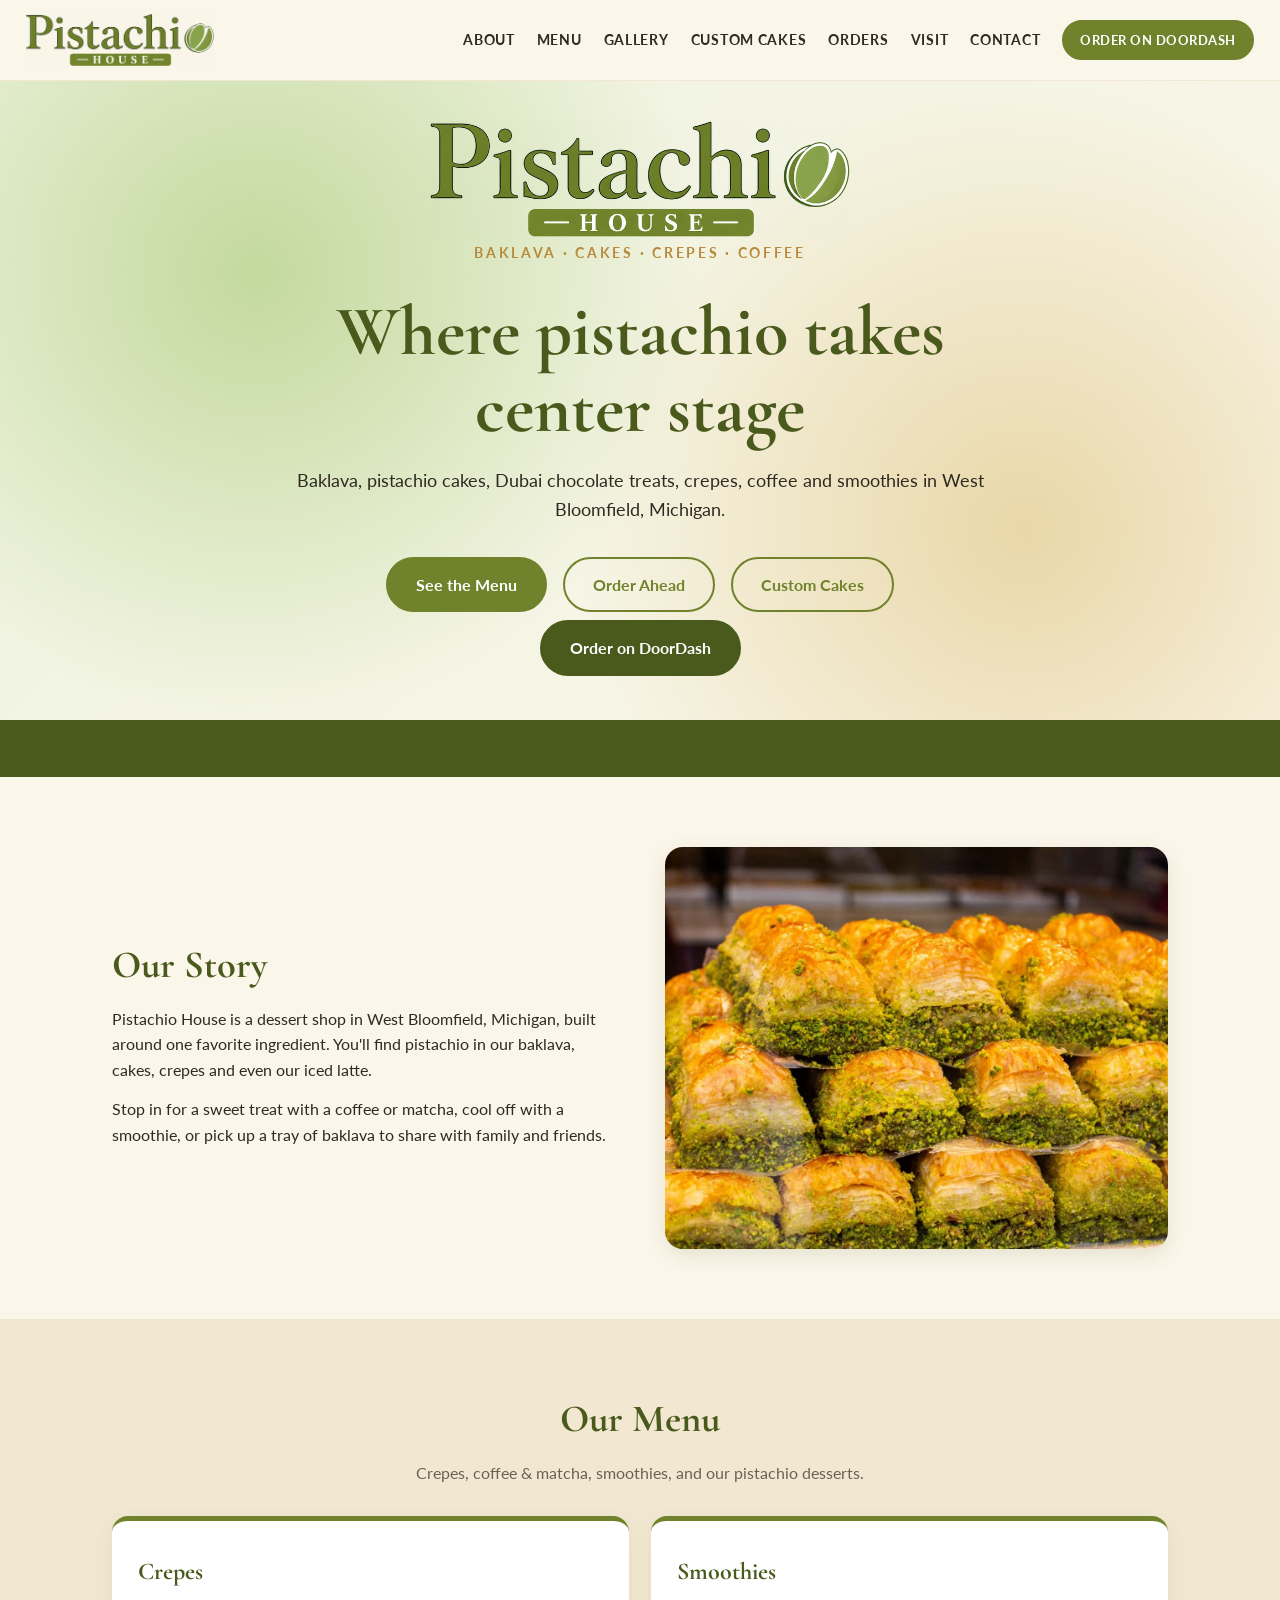
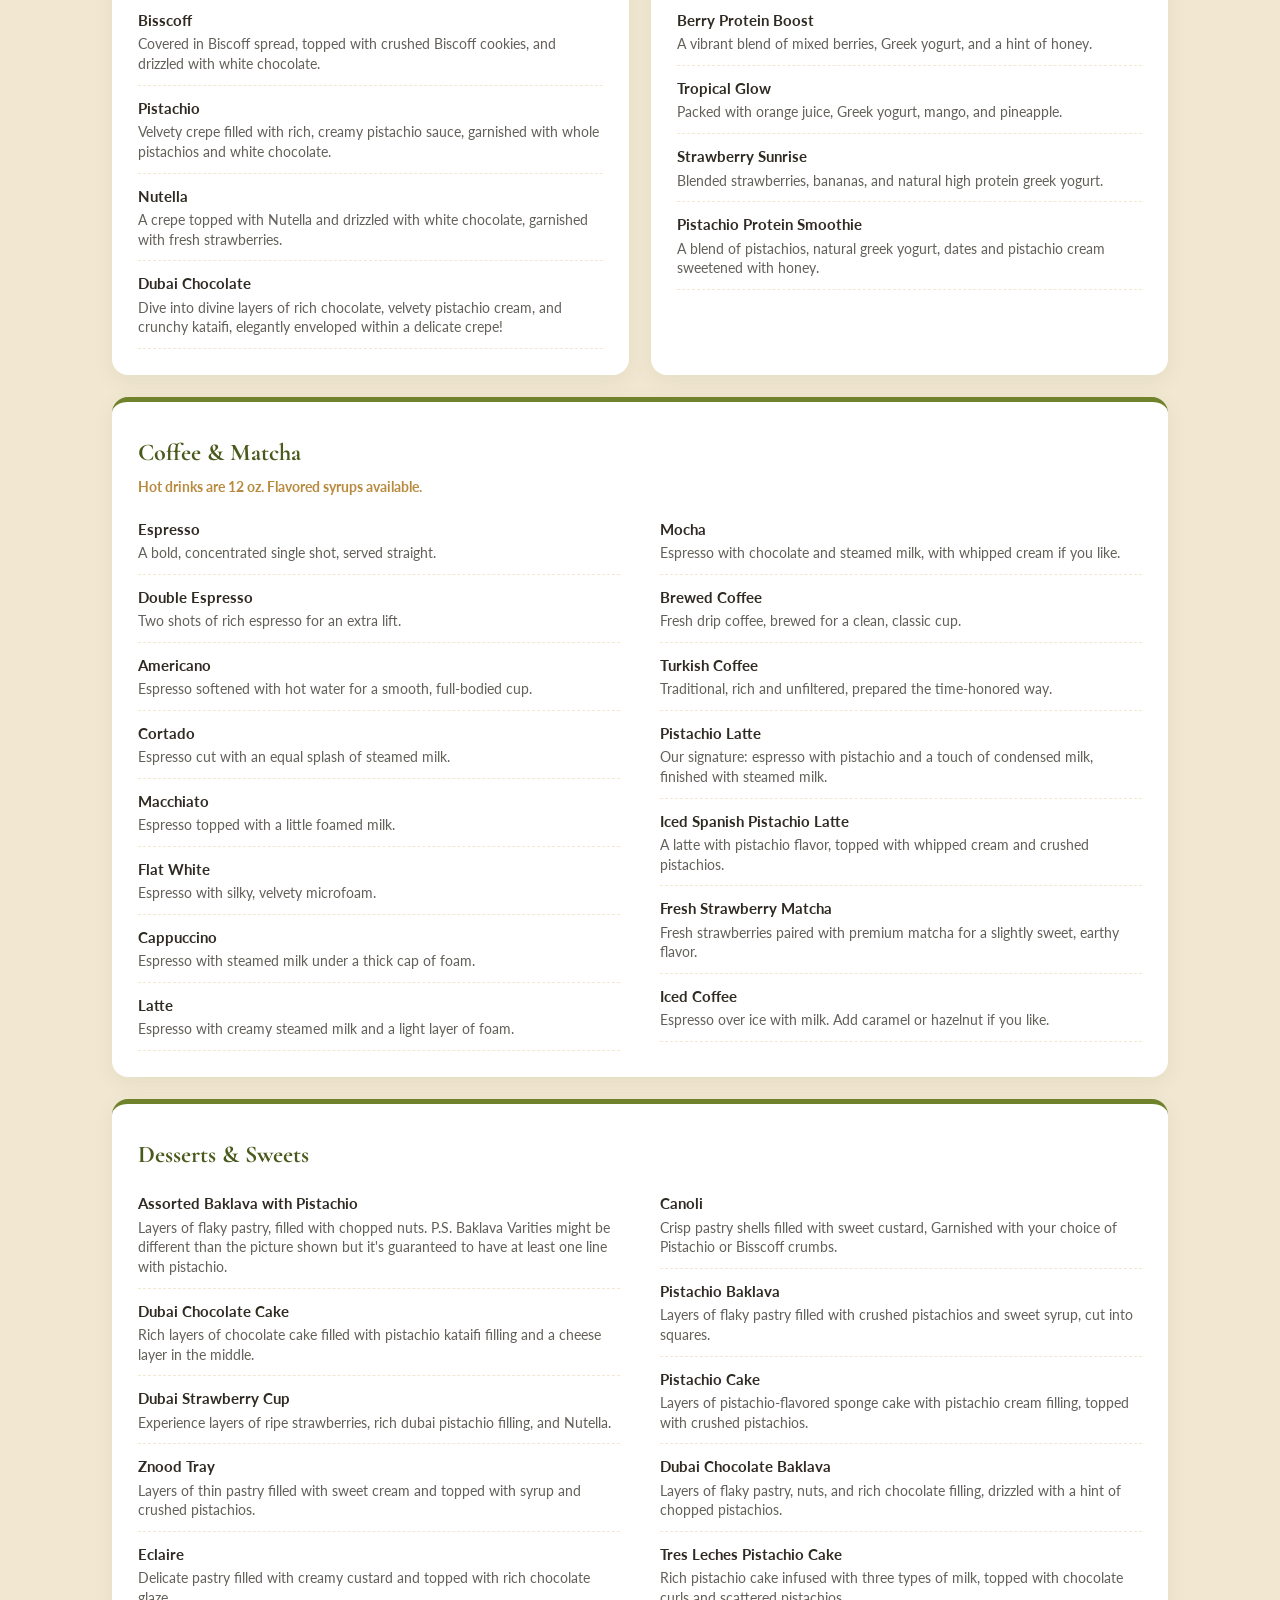
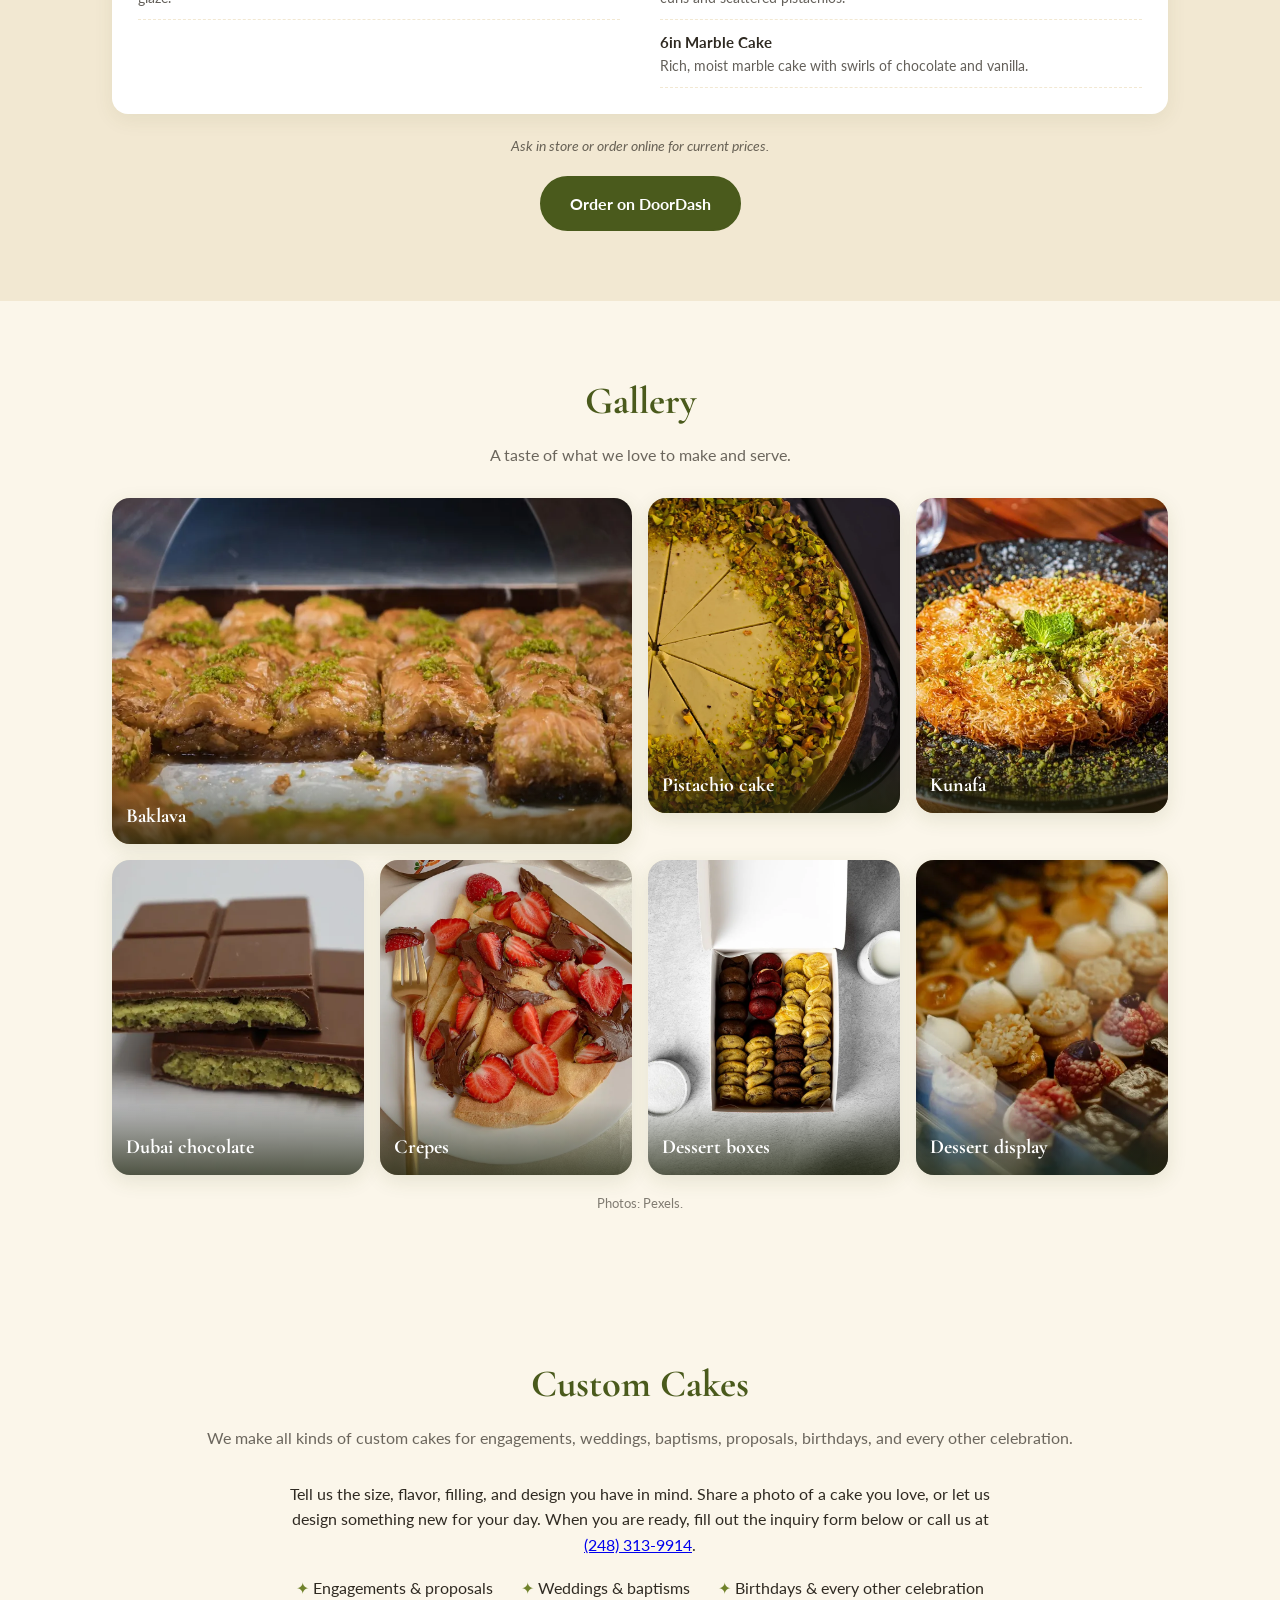
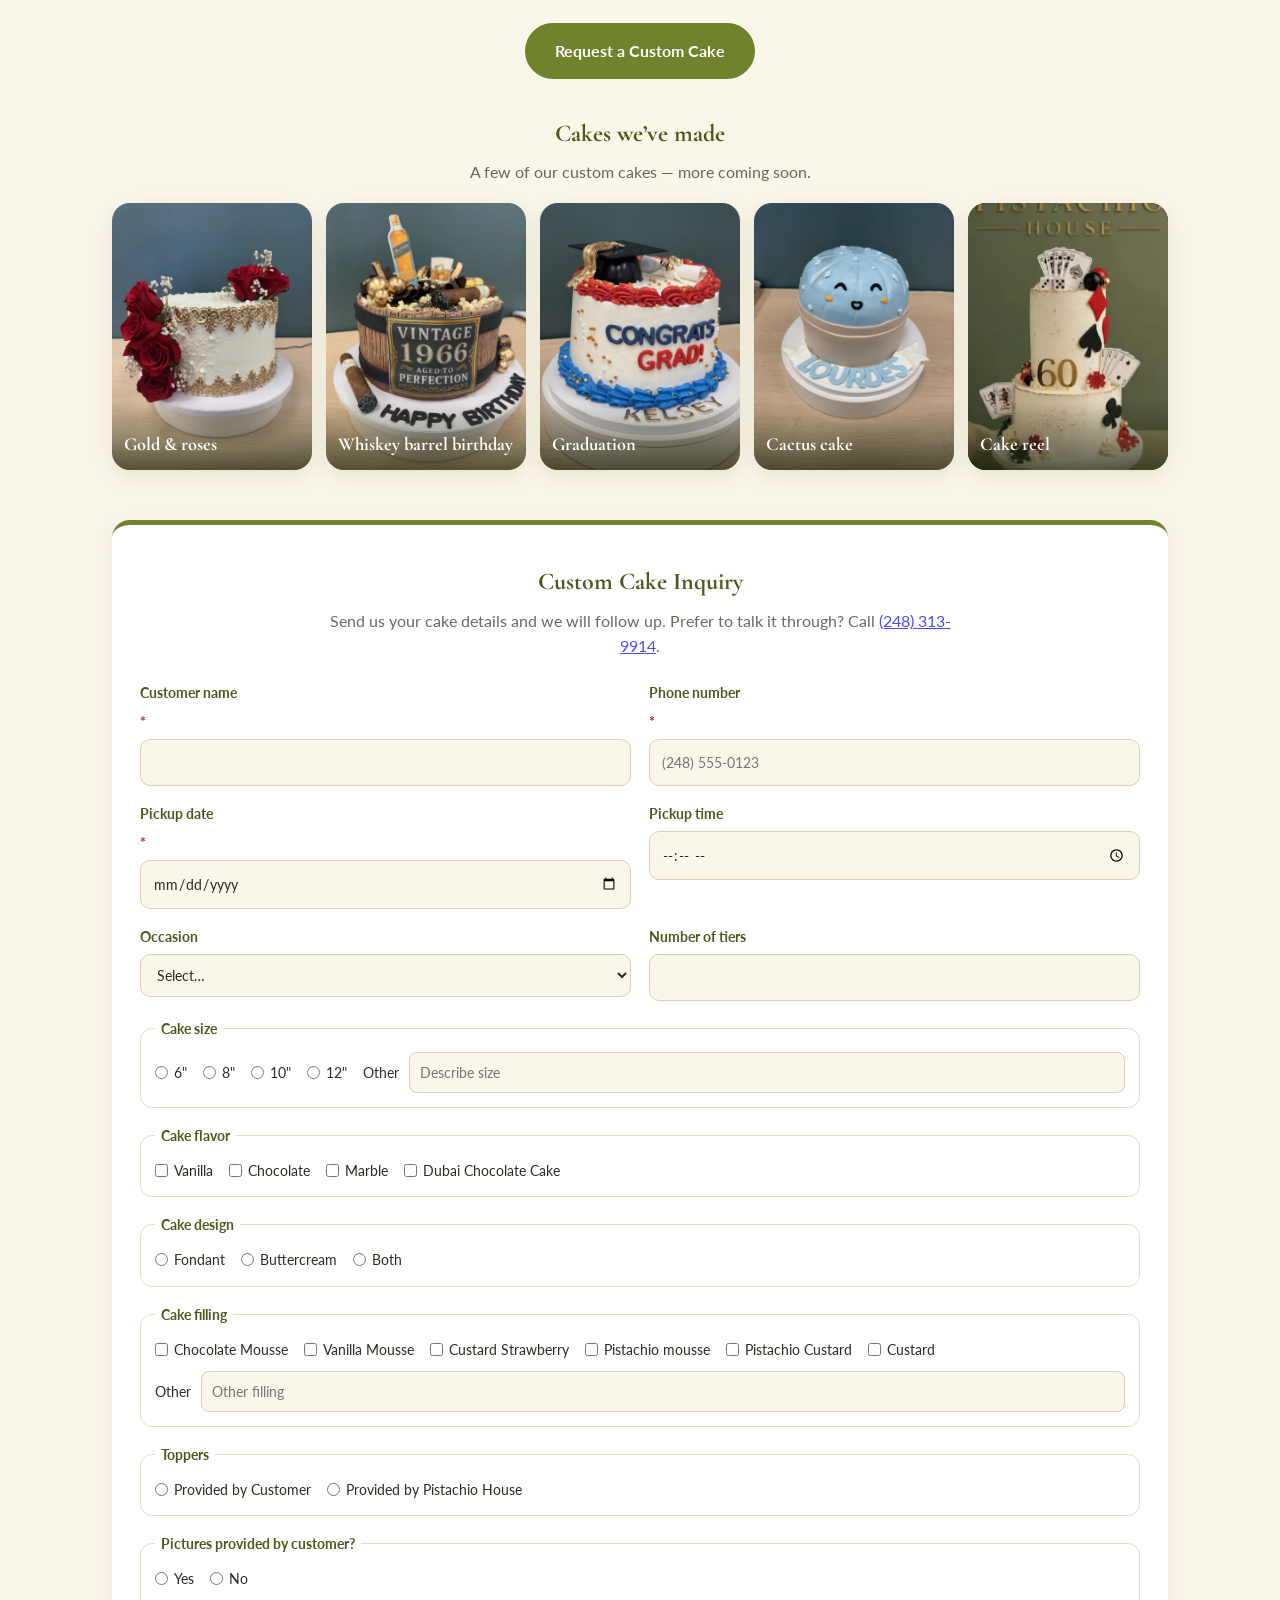
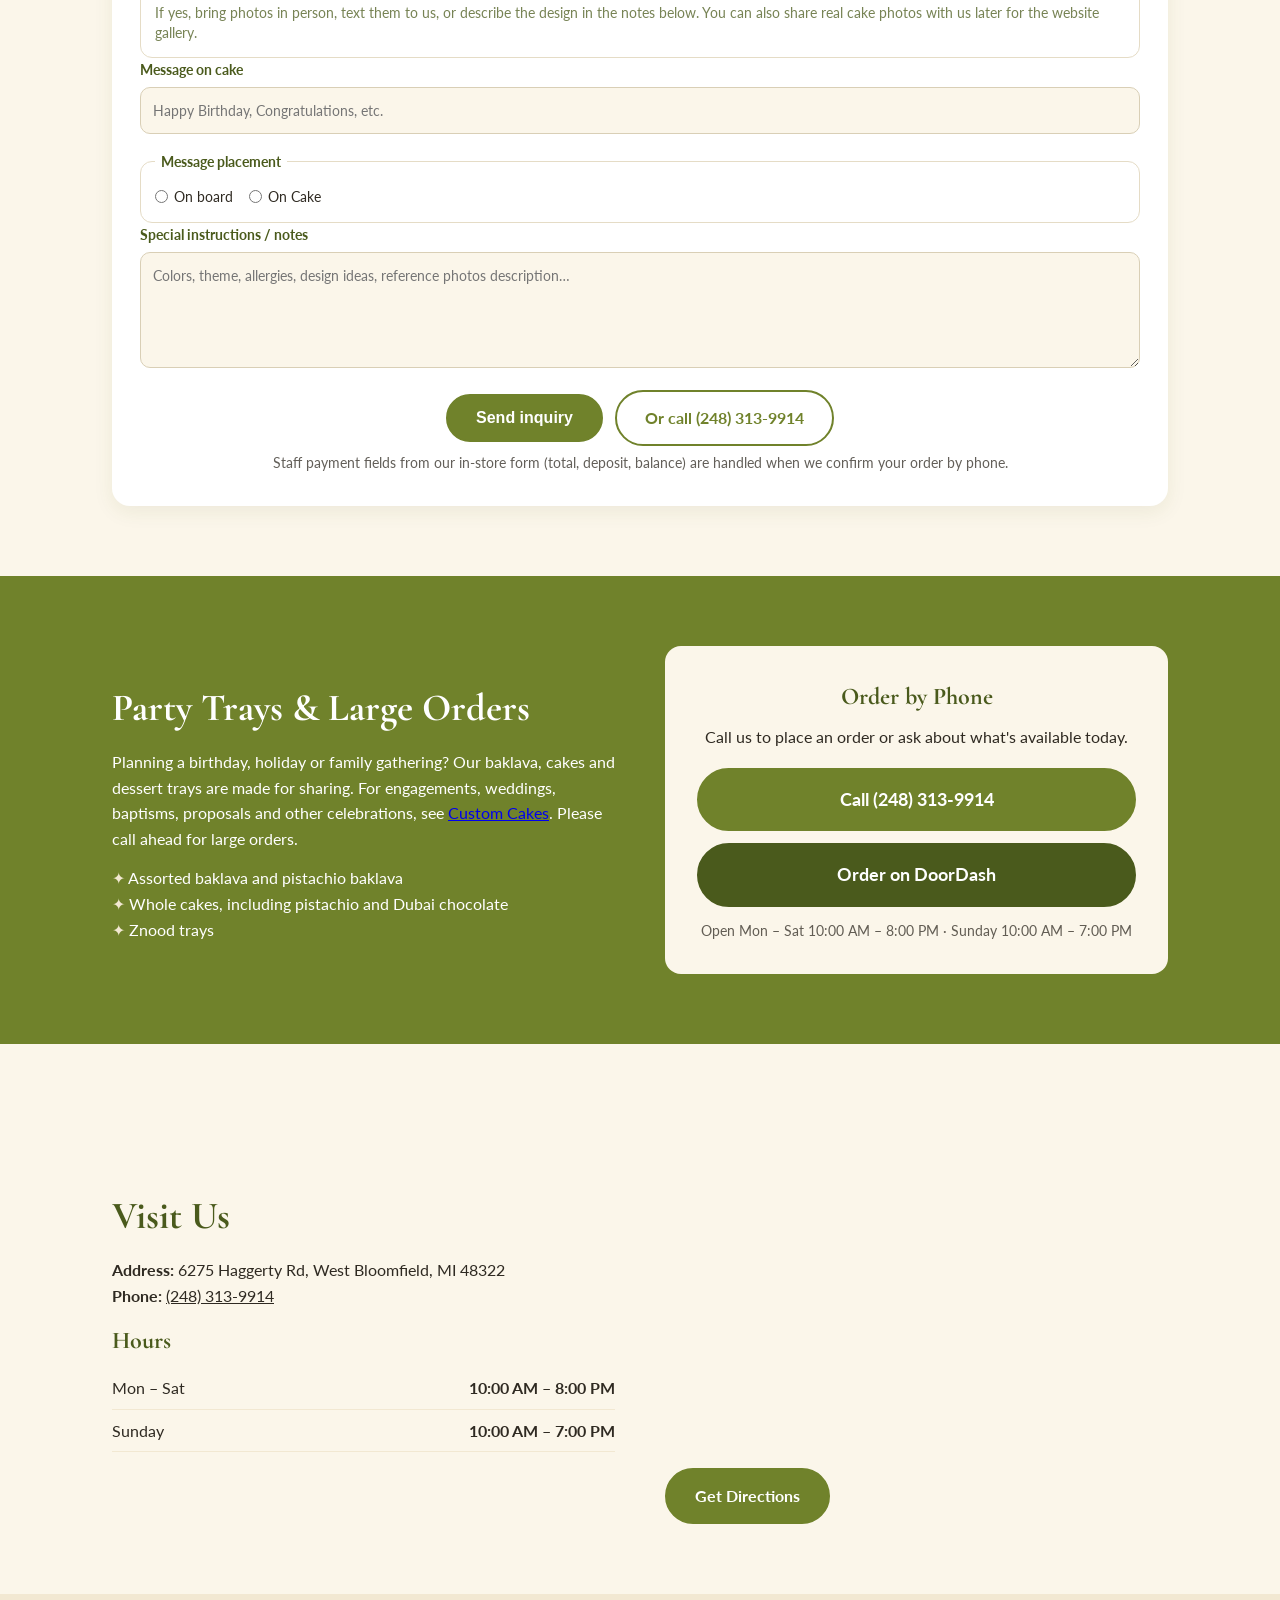
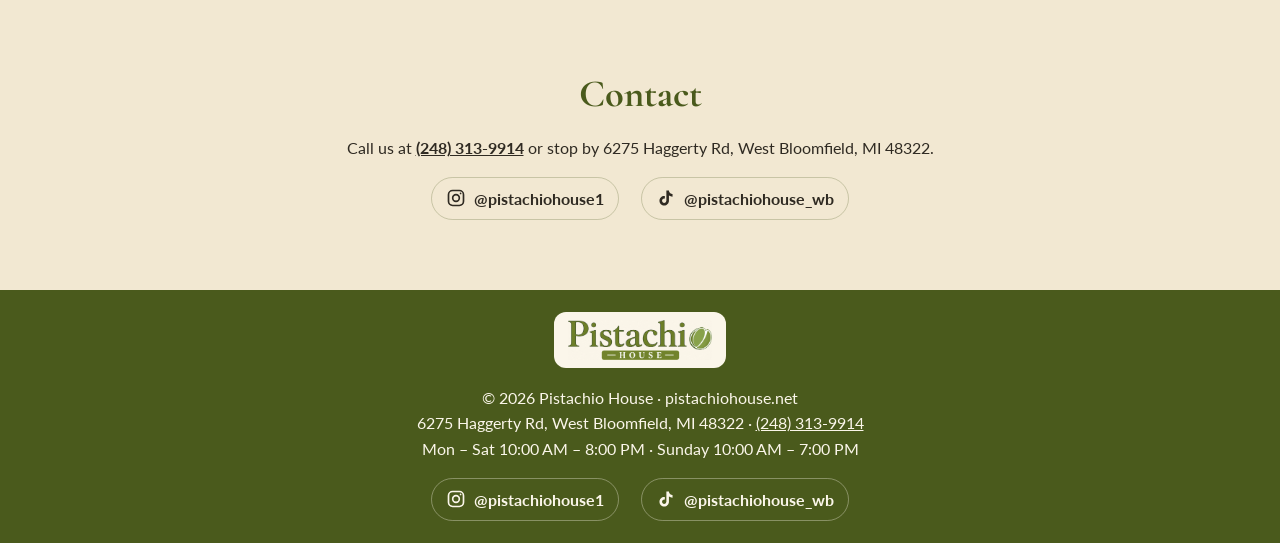
==== commit b22d203d: "Wire custom cake inquiry form to FormSubmit POST to formsubmit.co/pistachiohouse1@gmail.com with sub" ====
--- a/index.html
+++ b/index.html
@@ -49,8 +49,13 @@
 
 <div id="cake-inquiry" class="cake-form-wrap">
 <h3 class="c">Custom Cake Inquiry</h3>
-<p class="c sub form-lead">Fill this out and we will open a message with your details so you can send it, or call us at <a href="tel:+12483139914">(248) 313-9914</a>. A shop email for online delivery is coming soon.</p>
-<form id="cake-form" class="cake-form" novalidate>
+<p class="c sub form-lead">Send us your cake details and we will follow up. Prefer to talk it through? Call <a href="tel:+12483139914">(248) 313-9914</a>.</p>
+<form id="cake-form" class="cake-form" action="https://formsubmit.co/pistachiohouse1@gmail.com" method="POST">
+<input type="hidden" name="_subject" value="Custom cake inquiry">
+<input type="hidden" name="_template" value="table">
+<input type="hidden" name="_captcha" value="true">
+<input type="hidden" name="_next" value="https://pistachiohouse.net/#cake-thanks">
+<input type="text" name="_honey" value="" class="honey" tabindex="-1" autocomplete="off" aria-hidden="true">
 <div class="form-grid">
 <label class="fg">Customer name <span class="req">*</span><input name="customer_name" type="text" autocomplete="name" required></label>
 <label class="fg">Phone number <span class="req">*</span><input name="phone" type="tel" autocomplete="tel" inputmode="tel" required placeholder="(248) 555-0123"></label>
@@ -129,21 +134,16 @@
 
 <label class="fg full">Special instructions / notes<textarea name="notes" rows="4" placeholder="Colors, theme, allergies, design ideas, reference photos description…"></textarea></label>
 
-<p class="form-actions"><button type="submit" class="btn">Prepare inquiry</button>
+<p class="form-actions"><button type="submit" class="btn">Send inquiry</button>
 <a class="btn ghost" href="tel:+12483139914">Or call (248) 313-9914</a></p>
 <p class="hint c">Staff payment fields from our in-store form (total, deposit, balance) are handled when we confirm your order by phone.</p>
 </form>
 
 <div id="cake-thanks" class="cake-thanks" hidden>
-<h3>Almost done</h3>
-<p>Your inquiry details are ready. Call us at <a href="tel:+12483139914"><b>(248) 313-9914</b></a> to place the order, or open the prefilled message below and send it once you have our email.</p>
-<pre id="cake-summary" class="cake-summary"></pre>
-<p class="form-actions">
-<button type="button" class="btn" id="cake-copy">Copy details</button>
-<a class="btn" id="cake-mailto" href="#">Open in email app</a>
-<a class="btn ghost" href="tel:+12483139914">Call now</a>
-</p>
-<p id="cake-copy-status" class="hint" aria-live="polite"></p>
+<h3>Thank you</h3>
+<p>Your custom cake inquiry was sent. We will get back to you soon. Questions in the meantime? Call <a href="tel:+12483139914"><b>(248) 313-9914</b></a>.</p>
+<p class="form-actions"><a class="btn" href="tel:+12483139914">Call (248) 313-9914</a>
+<a class="btn ghost" href="#cake-inquiry" id="cake-thanks-again">Send another inquiry</a></p>
 </div>
 </div>
 </section>
@@ -158,59 +158,24 @@
 document.querySelectorAll('nav a').forEach(a=>a.onclick=()=>document.body.classList.remove('open'));
 (function(){
   var form=document.getElementById('cake-form');
-  if(!form) return;
   var thanks=document.getElementById('cake-thanks');
-  var summaryEl=document.getElementById('cake-summary');
-  var mailtoA=document.getElementById('cake-mailto');
-  var copyBtn=document.getElementById('cake-copy');
-  var copyStatus=document.getElementById('cake-copy-status');
-  var lastBody='';
-  function vals(name){return Array.prototype.map.call(form.querySelectorAll('[name="'+name+'"]:checked'),function(el){return el.value}).join(', ')}
-  function val(name){var el=form.elements[name];return el?String(el.value||'').trim():''}
-  function line(label,v){return v?label+': '+v:null}
-  form.addEventListener('submit',function(e){
-    e.preventDefault();
-    if(!form.reportValidity()) return;
-    var size=vals('cake_size');
-    var sizeOther=val('cake_size_other');
-    if(sizeOther) size=size?(size+'; Other: '+sizeOther):('Other: '+sizeOther);
-    var filling=vals('filling');
-    var fillingOther=val('filling_other');
-    if(fillingOther) filling=filling?(filling+'; Other: '+fillingOther):('Other: '+fillingOther);
-    var pickup=val('pickup_date');
-    var time=val('pickup_time');
-    if(time) pickup=pickup+' '+time;
-    var lines=[
-      'Custom cake inquiry — Pistachio House',
-      '',
-      line('Customer name', val('customer_name')),
-      line('Phone', val('phone')),
-      line('Pickup date/time', pickup),
-      line('Occasion', val('occasion')),
-      line('Cake size', size),
-      line('Number of tiers', val('tiers')),
-      line('Cake flavor', vals('flavor')),
-      line('Cake design', vals('design')),
-      line('Cake filling', filling),
-      line('Toppers', vals('toppers')),
-      line('Pictures provided by customer', vals('pictures')),
-      line('Message on cake', val('message')),
-      line('Message placement', vals('message_placement')),
-      line('Special instructions', val('notes'))
-    ].filter(Boolean);
-    lastBody=lines.join('\n');
-    summaryEl.textContent=lastBody;
-    var mail='mailto:?subject='+encodeURIComponent('Custom cake inquiry')+'&body='+encodeURIComponent(lastBody+'\n\n— Sent from pistachiohouse.net');
-    mailtoA.href=mail;
+  if(!form||!thanks) return;
+  function showThanks(){
     form.hidden=true;
     thanks.hidden=false;
     thanks.scrollIntoView({behavior:'smooth',block:'start'});
-  });
-  copyBtn.addEventListener('click',function(){
-    function ok(){copyStatus.textContent='Copied. Call (248) 313-9914 or paste into a message to us.';}
-    if(navigator.clipboard&&navigator.clipboard.writeText){
-      navigator.clipboard.writeText(lastBody).then(ok).catch(function(){copyStatus.textContent='Select the text above and copy it manually.';});
-    } else {copyStatus.textContent='Select the text above and copy it manually.';}
+  }
+  function showForm(){
+    thanks.hidden=true;
+    form.hidden=false;
+  }
+  if(location.hash==='#cake-thanks') showThanks();
+  var again=document.getElementById('cake-thanks-again');
+  if(again) again.addEventListener('click',function(e){
+    e.preventDefault();
+    history.replaceState(null,'',location.pathname+location.search+'#cake-inquiry');
+    showForm();
+    form.scrollIntoView({behavior:'smooth',block:'start'});
   });
 })();
 </script>
--- a/styles.css
+++ b/styles.css
@@ -122,3 +122,5 @@
 .made-gal{grid-template-columns:repeat(2,1fr);gap:12px}
 .cakes-ticks{flex-direction:column;align-items:center;gap:6px}
 }
+
+.cake-form .honey{position:absolute;left:-9999px;height:0;width:0;opacity:0;overflow:hidden;tab-index:-1}
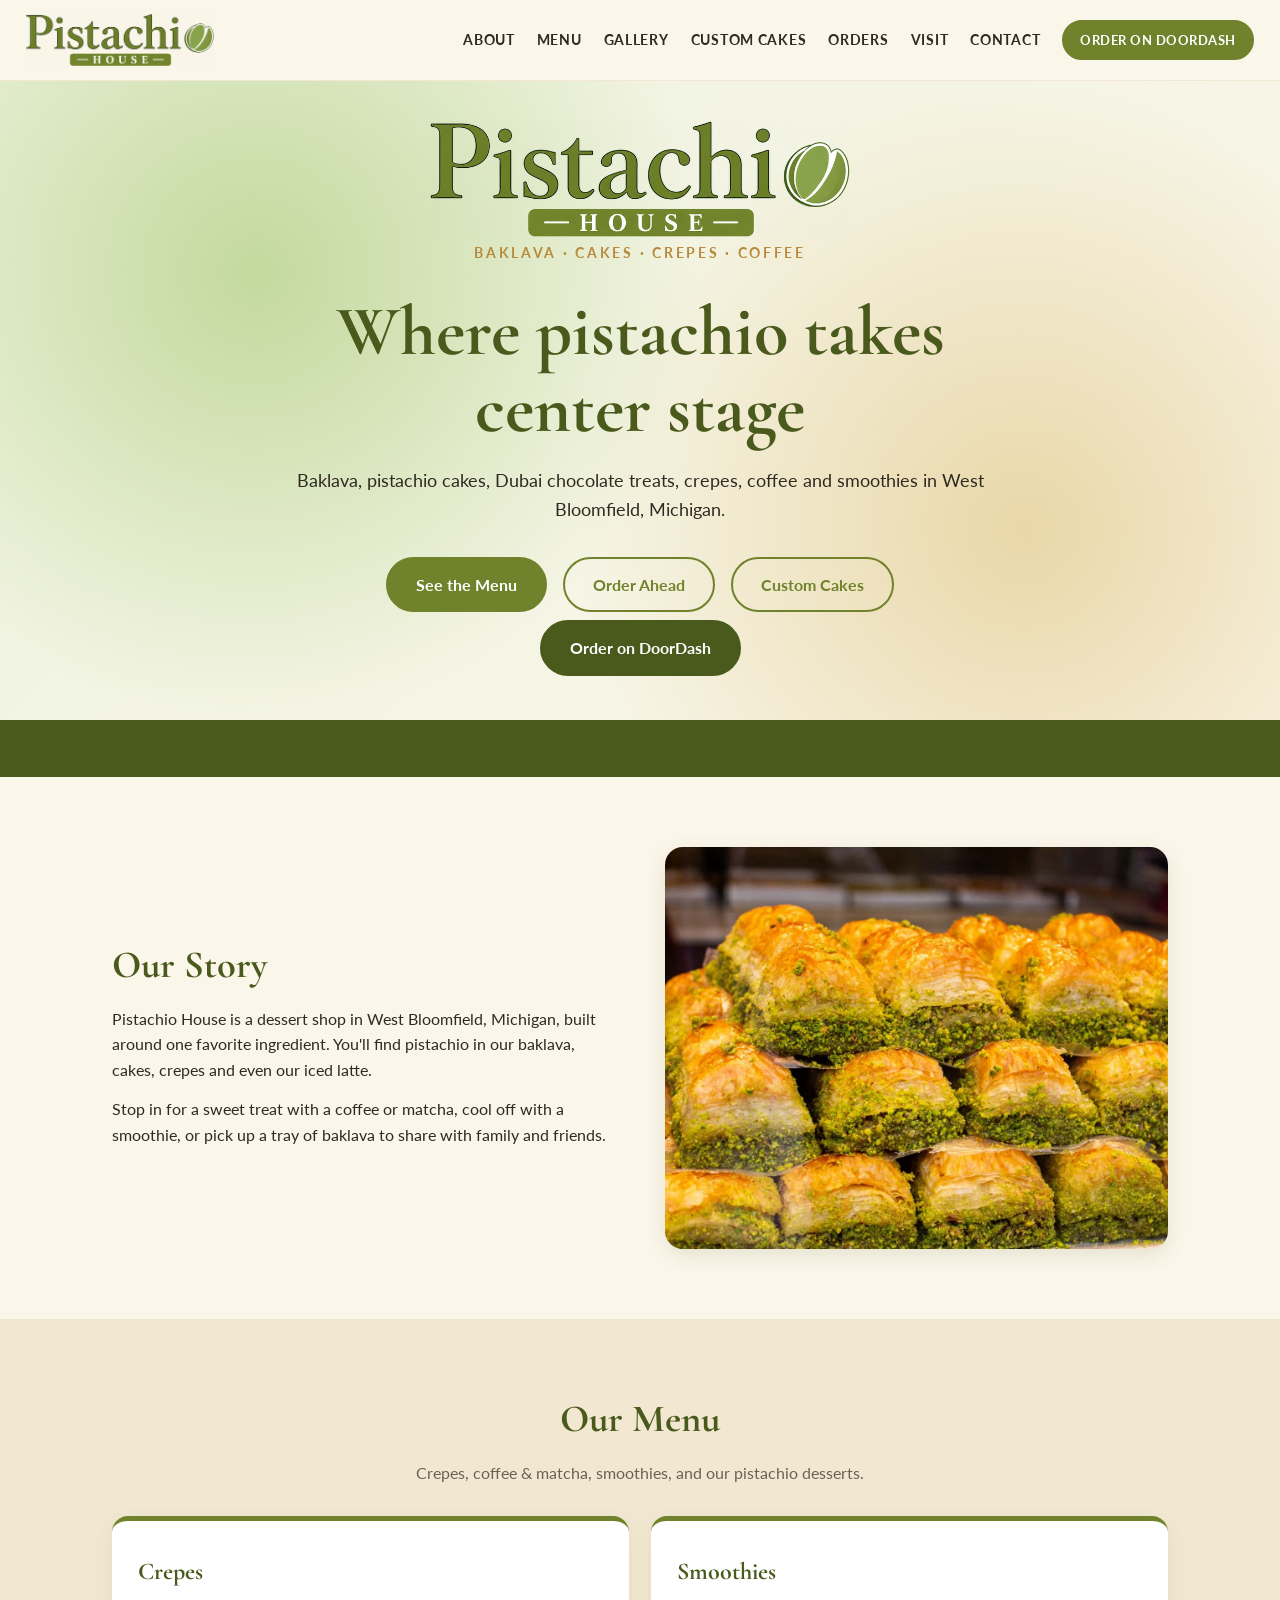
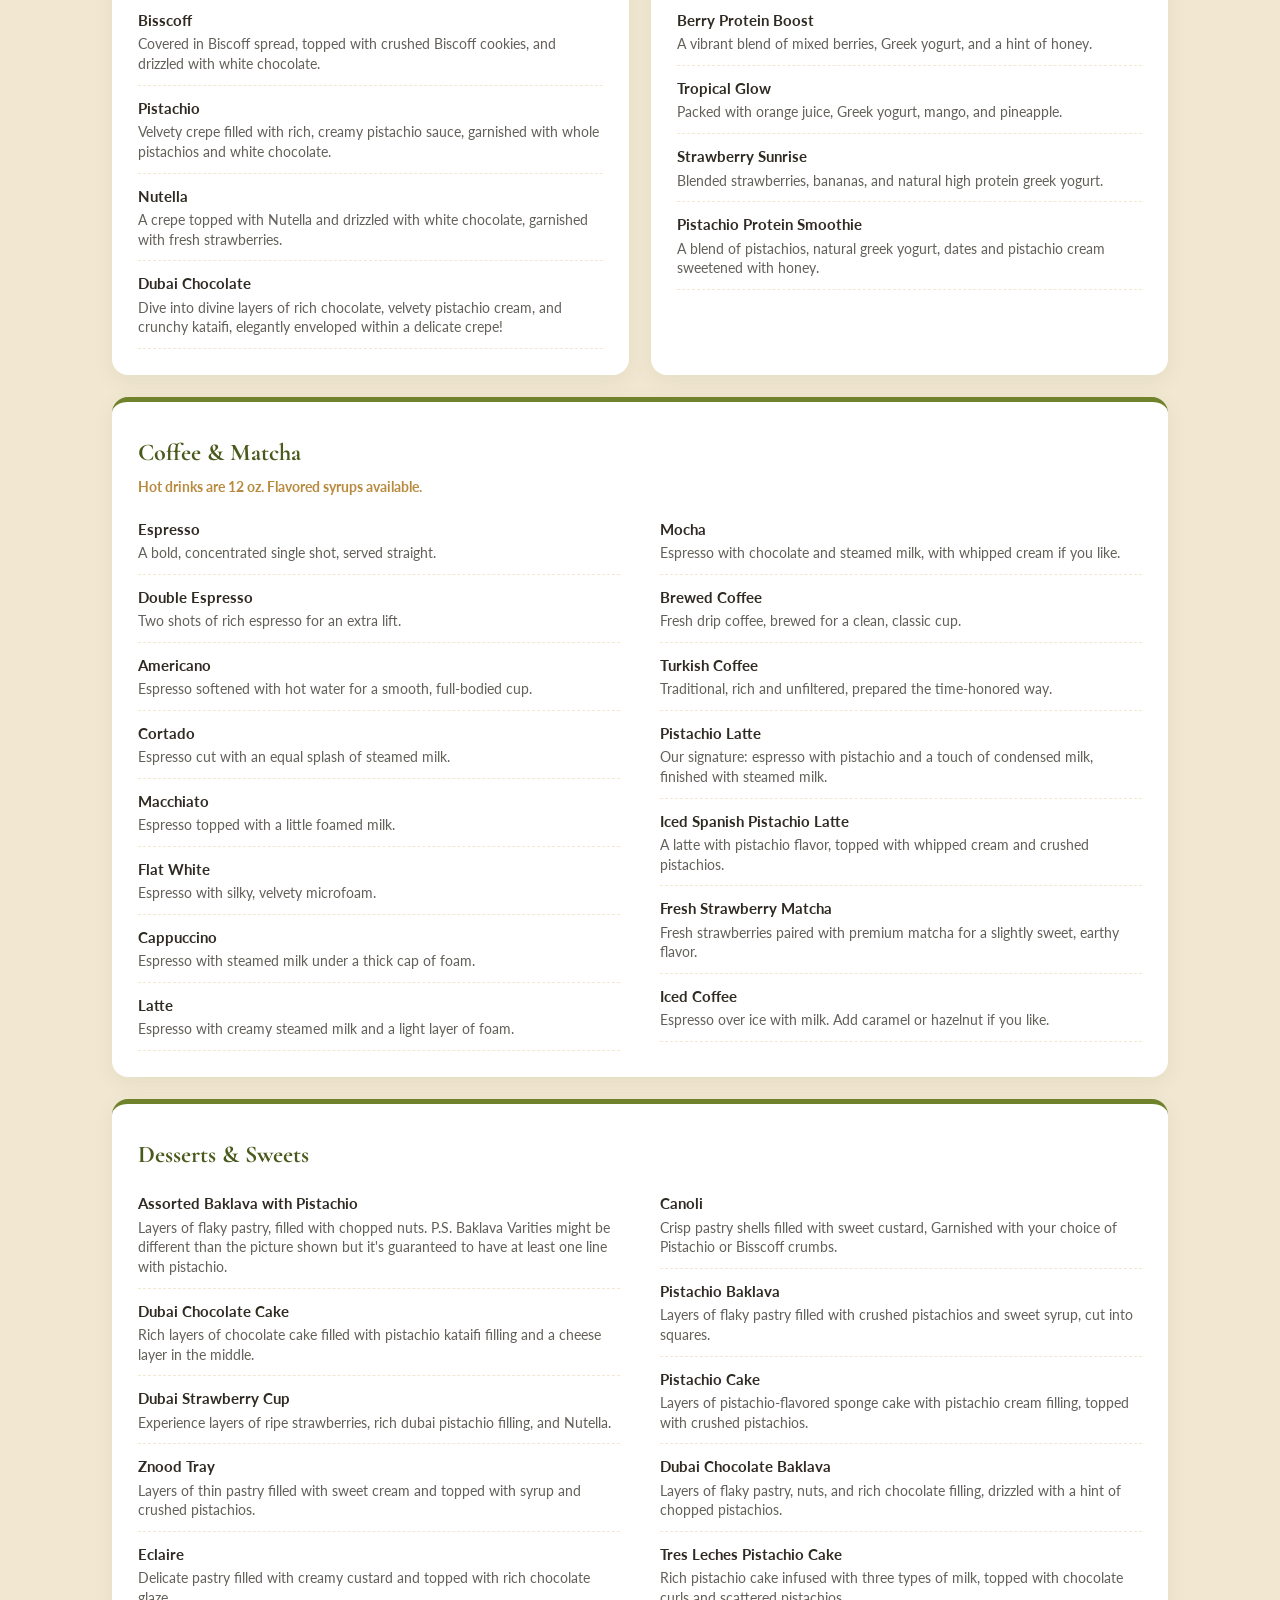
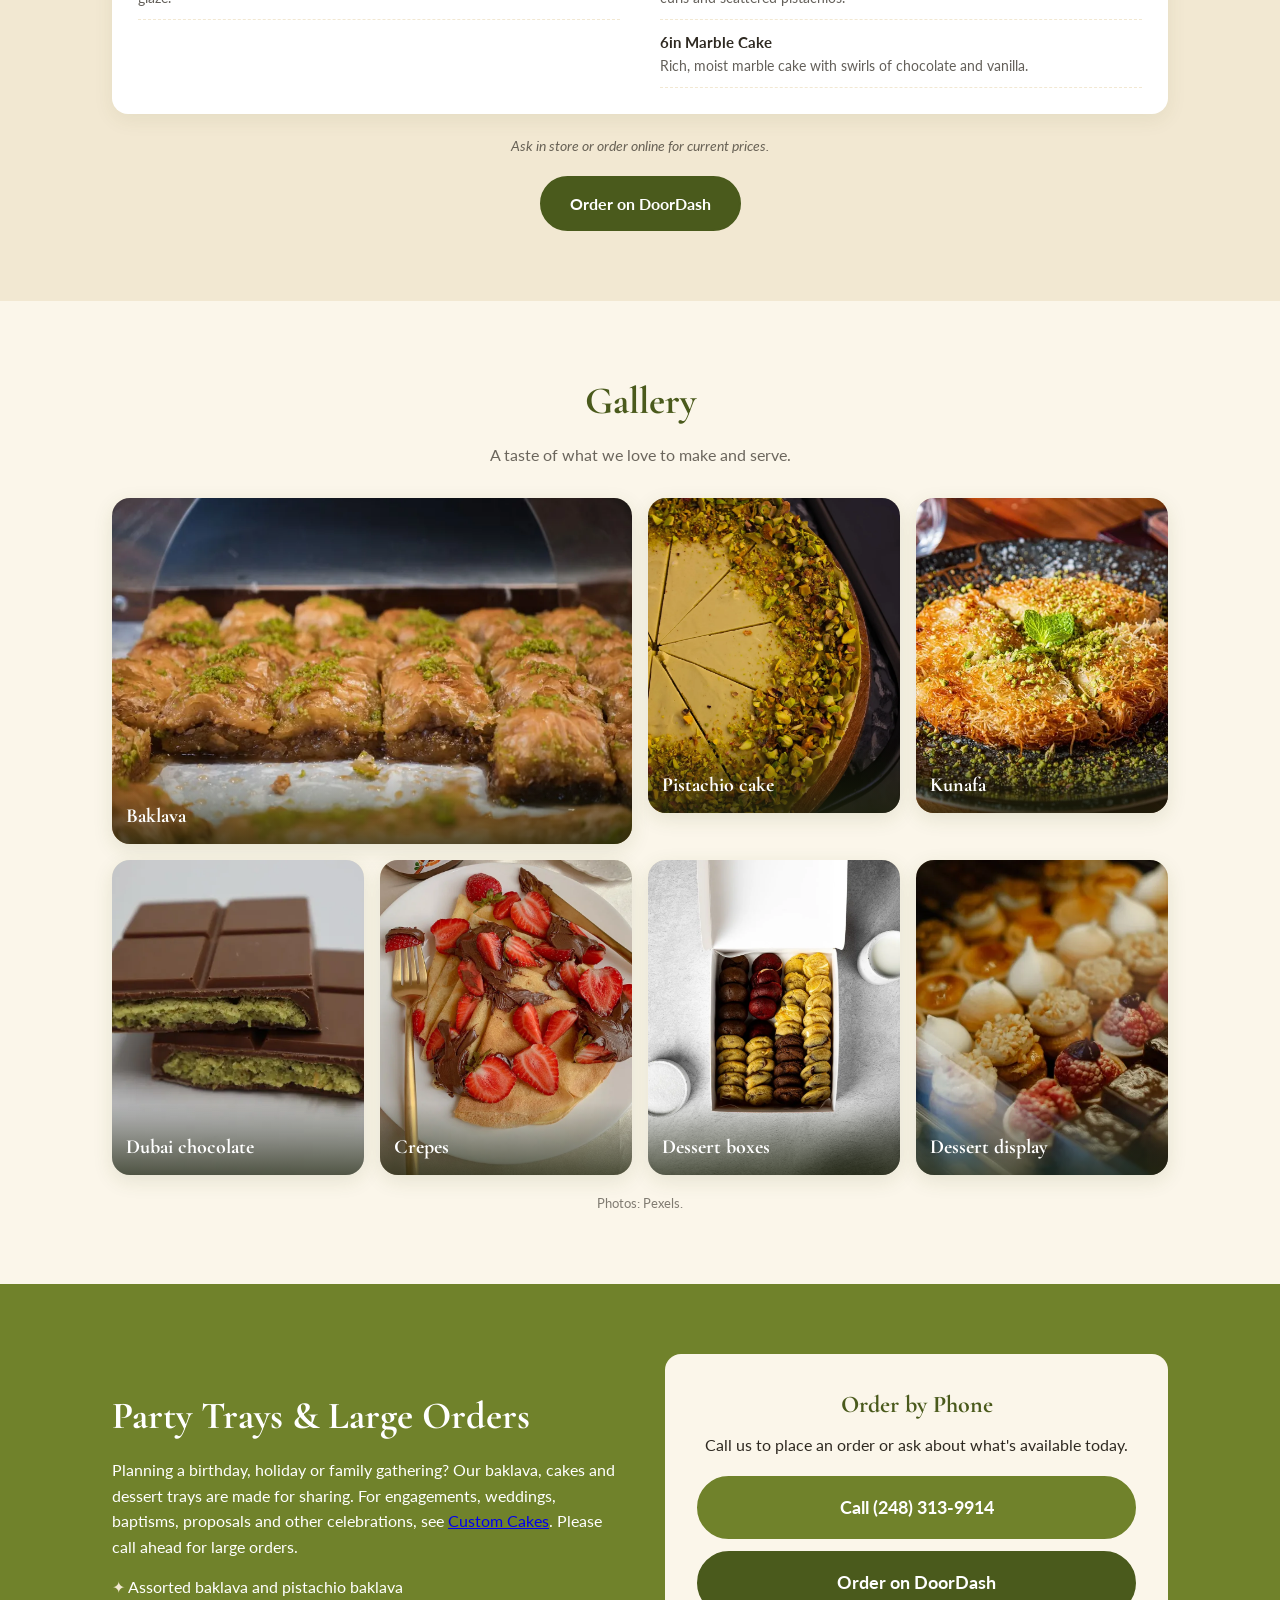
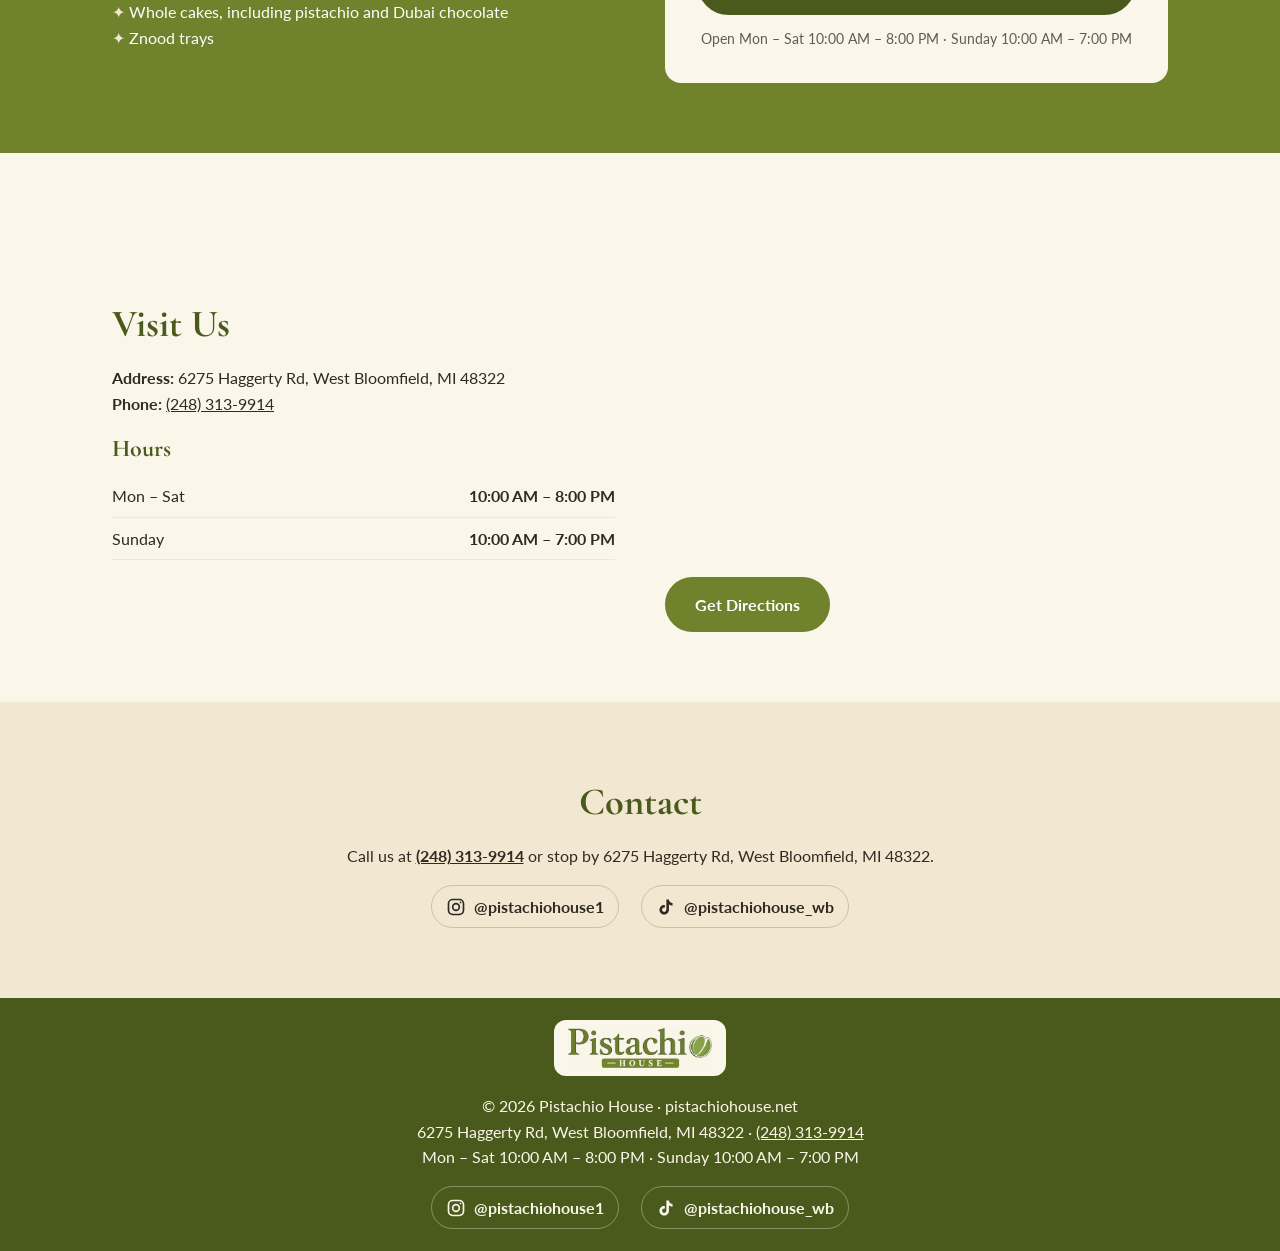
==== commit 0b039353: "Move Custom Cakes gallery and form to their own page Remove the cakes gallery, reel, and inquiry for" ====
--- a/index.html
+++ b/index.html
@@ -9,10 +9,10 @@
 </head><body>
 <header class="nav"><a href="#top" class="logo"><img src="images/logo-transparent.png" alt="Pistachio House" width="800" height="222"></a>
 <button class="burger" aria-label="Menu" onclick="document.body.classList.toggle('open')">☰</button>
-<nav><a href="#about">About</a><a href="#menu">Menu</a><a href="#gallery">Gallery</a><a href="#custom-cakes">Custom Cakes</a><a href="#orders">Orders</a><a href="#visit">Visit</a><a href="#contact">Contact</a><a class="nav-order" href="https://www.doordash.com/store/pistachio-house-west-bloomfield-50264871/115589946/" target="_blank" rel="noopener">Order on DoorDash</a></nav></header>
+<nav><a href="#about">About</a><a href="#menu">Menu</a><a href="#gallery">Gallery</a><a href="custom-cakes.html">Custom Cakes</a><a href="#orders">Orders</a><a href="#visit">Visit</a><a href="#contact">Contact</a><a class="nav-order" href="https://www.doordash.com/store/pistachio-house-west-bloomfield-50264871/115589946/" target="_blank" rel="noopener">Order on DoorDash</a></nav></header>
 <section id="top" class="hero"><div class="hero-in"><img class="hero-logo" src="images/logo-transparent.png" alt="" width="800" height="222"><p class="eyebrow">Baklava · Cakes · Crepes · Coffee</p>
 <h1>Where pistachio takes center stage</h1><p>Baklava, pistachio cakes, Dubai chocolate treats, crepes, coffee and smoothies in West Bloomfield, Michigan.</p>
-<a class="btn" href="#menu">See the Menu</a> <a class="btn ghost" href="#orders">Order Ahead</a> <a class="btn ghost" href="#custom-cakes">Custom Cakes</a> <a class="btn doordash" href="https://www.doordash.com/store/pistachio-house-west-bloomfield-50264871/115589946/" target="_blank" rel="noopener">Order on DoorDash</a></div></section>
+<a class="btn" href="#menu">See the Menu</a> <a class="btn ghost" href="#orders">Order Ahead</a> <a class="btn ghost" href="custom-cakes.html">Custom Cakes</a> <a class="btn doordash" href="https://www.doordash.com/store/pistachio-house-west-bloomfield-50264871/115589946/" target="_blank" rel="noopener">Order on DoorDash</a></div></section>
 <div class="ribbon"><span>Pistachio Baklava ✦ Dubai Chocolate ✦ Pistachio Cake ✦ Crepes ✦ Pistachio Latte ✦ Smoothies ✦ Dessert Trays ✦</span></div>
 <section id="about" class="wrap two"><div><h2>Our Story</h2><p>Pistachio House is a dessert shop in West Bloomfield, Michigan, built around one favorite ingredient. You'll find pistachio in our baklava, cakes, crepes and even our iced latte.</p><p>Stop in for a sweet treat with a coffee or matcha, cool off with a smoothie, or pick up a tray of baklava to share with family and friends.</p></div>
 <figure class="photo about-photo"><img src="images/about-pistachio-baklava.webp" alt="Rows of pistachio-topped baklava in a dessert display" width="1200" height="960" loading="lazy"></figure></section>
@@ -24,130 +24,7 @@
 </div><p class="c note">Ask in store or order online for current prices.</p><p class="c menu-order"><a class="btn doordash" href="https://www.doordash.com/store/pistachio-house-west-bloomfield-50264871/115589946/" target="_blank" rel="noopener">Order on DoorDash</a></p></div></section>
 <section id="gallery" class="wrap"><h2 class="c">Gallery</h2><p class="c sub">A taste of what we love to make and serve.</p><div class="gal"><figure class="photo"><img src="images/gallery-baklava-tray.webp" alt="Pistachio baklava squares with flaky golden layers" width="900" height="600" loading="lazy"><figcaption>Baklava</figcaption></figure><figure class="photo"><img src="images/gallery-pistachio-cake.webp" alt="Pistachio cake topped with crushed pistachios" width="900" height="1350" loading="lazy"><figcaption>Pistachio cake</figcaption></figure><figure class="photo"><img src="images/gallery-kunafa.webp" alt="Kunafa garnished with crushed pistachios on a decorative plate" width="900" height="601" loading="lazy"><figcaption>Kunafa</figcaption></figure><figure class="photo"><img src="images/gallery-dubai-chocolate.webp" alt="Chocolate bar with a green pistachio filling" width="900" height="600" loading="lazy"><figcaption>Dubai chocolate</figcaption></figure><figure class="photo"><img src="images/gallery-crepe.webp" alt="Crepe topped with sliced strawberries and chocolate" width="900" height="1012" loading="lazy"><figcaption>Crepes</figcaption></figure><figure class="photo"><img src="images/gallery-gift-box.webp" alt="Open white box filled with assorted cookies" width="900" height="1124" loading="lazy"><figcaption>Dessert boxes</figcaption></figure><figure class="photo"><img src="images/gallery-display-case.webp" alt="Display case of small tarts, pastries and chocolates" width="900" height="600" loading="lazy"><figcaption>Dessert display</figcaption></figure></div><p class="c credit">Photos: Pexels.</p></section>
 
-<section id="custom-cakes" class="wrap"><div class="cakes-intro">
-<h2 class="c">Custom Cakes</h2>
-<p class="c sub">We make all kinds of custom cakes for engagements, weddings, baptisms, proposals, birthdays, and every other celebration.</p>
-<p class="c cakes-blurb">Tell us the size, flavor, filling, and design you have in mind. Share a photo of a cake you love, or let us design something new for your day. When you are ready, fill out the inquiry form below or call us at <a href="tel:+12483139914">(248) 313-9914</a>.</p>
-<ul class="ticks dark cakes-ticks"><li>Engagements &amp; proposals</li><li>Weddings &amp; baptisms</li><li>Birthdays &amp; every other celebration</li></ul>
-<p class="c"><a class="btn" href="#cake-inquiry">Request a Custom Cake</a></p>
-</div>
-
-<h3 class="c made-heading">Cakes we&rsquo;ve made</h3>
-<p class="c sub made-sub">A few of our custom cakes — more coming soon.</p>
-<div class="made-gal">
-<figure class="photo made-photo"><img src="images/made-cake-1.webp" alt="White buttercream cake with gold filigree, red roses, and pearl accents" width="900" height="1200" loading="lazy"><figcaption>Gold &amp; roses</figcaption></figure>
-<figure class="photo made-photo"><img src="images/made-cake-2.webp" alt="Whiskey barrel birthday cake with Vintage 1966 label, cigars, and Happy Birthday letters" width="900" height="1200" loading="lazy"><figcaption>Whiskey barrel birthday</figcaption></figure>
-<figure class="photo made-photo"><img src="images/made-cake-3.webp" alt="Graduation cake with cap and diploma reading Congrats Grad Kelsey" width="900" height="1200" loading="lazy"><figcaption>Graduation</figcaption></figure>
-<figure class="photo made-photo"><img src="images/made-cake-4.webp" alt="Blue smiling cactus cake in a pot with the name Lourdes" width="900" height="1200" loading="lazy"><figcaption>Cactus cake</figcaption></figure>
-<figure class="photo made-photo made-video">
-<video autoplay muted loop playsinline preload="metadata" poster="images/made-cakes-reel-poster.webp" width="406" height="720" aria-label="Reel of custom cakes from Pistachio House">
-<source src="images/made-cakes-reel.mp4" type="video/mp4">
-</video>
-<figcaption>Cake reel</figcaption>
-</figure>
-</div>
-
-<div id="cake-inquiry" class="cake-form-wrap">
-<h3 class="c">Custom Cake Inquiry</h3>
-<p class="c sub form-lead">Send us your cake details and we will follow up. Prefer to talk it through? Call <a href="tel:+12483139914">(248) 313-9914</a>.</p>
-<form id="cake-form" class="cake-form" action="https://formsubmit.co/pistachiohouse1@gmail.com" method="POST">
-<input type="hidden" name="_subject" value="Custom cake inquiry">
-<input type="hidden" name="_template" value="table">
-<input type="hidden" name="_captcha" value="true">
-<input type="hidden" name="_next" value="https://pistachiohouse.net/#cake-thanks">
-<input type="text" name="_honey" value="" class="honey" tabindex="-1" autocomplete="off" aria-hidden="true">
-<div class="form-grid">
-<label class="fg">Customer name <span class="req">*</span><input name="customer_name" type="text" autocomplete="name" required></label>
-<label class="fg">Phone number <span class="req">*</span><input name="phone" type="tel" autocomplete="tel" inputmode="tel" required placeholder="(248) 555-0123"></label>
-<label class="fg">Pickup date <span class="req">*</span><input name="pickup_date" type="date" required></label>
-<label class="fg">Pickup time<input name="pickup_time" type="time"></label>
-<label class="fg">Occasion
-<select name="occasion">
-<option value="">Select…</option>
-<option>Engagement</option>
-<option>Wedding</option>
-<option>Baptism</option>
-<option>Proposal</option>
-<option>Birthday</option>
-<option>Other celebration</option>
-</select></label>
-<label class="fg">Number of tiers<input name="tiers" type="number" min="1" max="10" step="1" inputmode="numeric"></label>
-</div>
-
-<fieldset class="fg full"><legend>Cake size</legend>
-<div class="checks">
-<label><input type="radio" name="cake_size" value='6"'> 6"</label>
-<label><input type="radio" name="cake_size" value='8"'> 8"</label>
-<label><input type="radio" name="cake_size" value='10"'> 10"</label>
-<label><input type="radio" name="cake_size" value='12"'> 12"</label>
-<label class="grow">Other <input type="text" name="cake_size_other" placeholder="Describe size"></label>
-</div></fieldset>
-
-<fieldset class="fg full"><legend>Cake flavor</legend>
-<div class="checks">
-<label><input type="checkbox" name="flavor" value="Vanilla"> Vanilla</label>
-<label><input type="checkbox" name="flavor" value="Chocolate"> Chocolate</label>
-<label><input type="checkbox" name="flavor" value="Marble"> Marble</label>
-<label><input type="checkbox" name="flavor" value="Dubai Chocolate Cake"> Dubai Chocolate Cake</label>
-</div></fieldset>
-
-<fieldset class="fg full"><legend>Cake design</legend>
-<div class="checks">
-<label><input type="radio" name="design" value="Fondant"> Fondant</label>
-<label><input type="radio" name="design" value="Buttercream"> Buttercream</label>
-<label><input type="radio" name="design" value="Both"> Both</label>
-</div></fieldset>
-
-<fieldset class="fg full"><legend>Cake filling</legend>
-<div class="checks">
-<label><input type="checkbox" name="filling" value="Chocolate Mousse"> Chocolate Mousse</label>
-<label><input type="checkbox" name="filling" value="Vanilla Mousse"> Vanilla Mousse</label>
-<label><input type="checkbox" name="filling" value="Custard Strawberry"> Custard Strawberry</label>
-<label><input type="checkbox" name="filling" value="Pistachio mousse"> Pistachio mousse</label>
-<label><input type="checkbox" name="filling" value="Pistachio Custard"> Pistachio Custard</label>
-<label><input type="checkbox" name="filling" value="Custard"> Custard</label>
-<label class="grow">Other <input type="text" name="filling_other" placeholder="Other filling"></label>
-</div></fieldset>
-
-<fieldset class="fg full"><legend>Toppers</legend>
-<div class="checks">
-<label><input type="radio" name="toppers" value="Provided by Customer"> Provided by Customer</label>
-<label><input type="radio" name="toppers" value="Provided by Pistachio House"> Provided by Pistachio House</label>
-</div></fieldset>
-
-<fieldset class="fg full"><legend>Pictures provided by customer?</legend>
-<div class="checks">
-<label><input type="radio" name="pictures" value="Yes"> Yes</label>
-<label><input type="radio" name="pictures" value="No"> No</label>
-</div>
-<p class="hint">If yes, bring photos in person, text them to us, or describe the design in the notes below. You can also share real cake photos with us later for the website gallery.</p>
-</fieldset>
-
-<div class="form-grid">
-<label class="fg full">Message on cake<input name="message" type="text" maxlength="120" placeholder="Happy Birthday, Congratulations, etc."></label>
-</div>
-<fieldset class="fg full"><legend>Message placement</legend>
-<div class="checks">
-<label><input type="radio" name="message_placement" value="On board"> On board</label>
-<label><input type="radio" name="message_placement" value="On Cake"> On Cake</label>
-</div></fieldset>
-
-<label class="fg full">Special instructions / notes<textarea name="notes" rows="4" placeholder="Colors, theme, allergies, design ideas, reference photos description…"></textarea></label>
-
-<p class="form-actions"><button type="submit" class="btn">Send inquiry</button>
-<a class="btn ghost" href="tel:+12483139914">Or call (248) 313-9914</a></p>
-<p class="hint c">Staff payment fields from our in-store form (total, deposit, balance) are handled when we confirm your order by phone.</p>
-</form>
-
-<div id="cake-thanks" class="cake-thanks" hidden>
-<h3>Thank you</h3>
-<p>Your custom cake inquiry was sent. We will get back to you soon. Questions in the meantime? Call <a href="tel:+12483139914"><b>(248) 313-9914</b></a>.</p>
-<p class="form-actions"><a class="btn" href="tel:+12483139914">Call (248) 313-9914</a>
-<a class="btn ghost" href="#cake-inquiry" id="cake-thanks-again">Send another inquiry</a></p>
-</div>
-</div>
-</section>
-<section id="orders" class="green"><div class="wrap two"><div><h2>Party Trays &amp; Large Orders</h2><p>Planning a birthday, holiday or family gathering? Our baklava, cakes and dessert trays are made for sharing. For engagements, weddings, baptisms, proposals and other celebrations, see <a href="#custom-cakes">Custom Cakes</a>. Please call ahead for large orders.</p><ul class="ticks"><li>Assorted baklava and pistachio baklava</li><li>Whole cakes, including pistachio and Dubai chocolate</li><li>Znood trays</li></ul></div>
+<section id="orders" class="green"><div class="wrap two"><div><h2>Party Trays &amp; Large Orders</h2><p>Planning a birthday, holiday or family gathering? Our baklava, cakes and dessert trays are made for sharing. For engagements, weddings, baptisms, proposals and other celebrations, see <a href="custom-cakes.html">Custom Cakes</a>. Please call ahead for large orders.</p><ul class="ticks"><li>Assorted baklava and pistachio baklava</li><li>Whole cakes, including pistachio and Dubai chocolate</li><li>Znood trays</li></ul></div>
 <div class="callbox"><h3>Order by Phone</h3><p>Call us to place an order or ask about what's available today.</p><a class="btn big" href="tel:+12483139914">Call (248) 313-9914</a><a class="btn big doordash" href="https://www.doordash.com/store/pistachio-house-west-bloomfield-50264871/115589946/" target="_blank" rel="noopener">Order on DoorDash</a><p class="small">Open Mon – Sat 10:00 AM – 8:00 PM · Sunday 10:00 AM – 7:00 PM</p></div></div></section>
 <section id="visit" class="wrap two"><div><h2>Visit Us</h2><p><b>Address:</b> 6275 Haggerty Rd, West Bloomfield, MI 48322<br><b>Phone:</b> <a href="tel:+12483139914">(248) 313-9914</a></p><h3>Hours</h3><table class="hours"><tr><td>Mon – Sat</td><td>10:00 AM – 8:00 PM</td></tr><tr><td>Sunday</td><td>10:00 AM – 7:00 PM</td></tr></table></div>
 <div class="mapbox"><iframe title="Map to Pistachio House" src="https://maps.google.com/maps?q=6275+Haggerty+Rd,+West+Bloomfield,+MI+48322&amp;output=embed" loading="lazy" referrerpolicy="no-referrer-when-downgrade"></iframe><a class="btn" target="_blank" rel="noopener" href="https://www.google.com/maps/dir/?api=1&amp;destination=6275+Haggerty+Rd,+West+Bloomfield,+MI+48322">Get Directions</a></div></section>
@@ -156,27 +33,5 @@
 <script>
 document.getElementById('y').textContent=new Date().getFullYear();
 document.querySelectorAll('nav a').forEach(a=>a.onclick=()=>document.body.classList.remove('open'));
-(function(){
-  var form=document.getElementById('cake-form');
-  var thanks=document.getElementById('cake-thanks');
-  if(!form||!thanks) return;
-  function showThanks(){
-    form.hidden=true;
-    thanks.hidden=false;
-    thanks.scrollIntoView({behavior:'smooth',block:'start'});
-  }
-  function showForm(){
-    thanks.hidden=true;
-    form.hidden=false;
-  }
-  if(location.hash==='#cake-thanks') showThanks();
-  var again=document.getElementById('cake-thanks-again');
-  if(again) again.addEventListener('click',function(e){
-    e.preventDefault();
-    history.replaceState(null,'',location.pathname+location.search+'#cake-inquiry');
-    showForm();
-    form.scrollIntoView({behavior:'smooth',block:'start'});
-  });
-})();
 </script>
 </body></html>
--- a/styles.css
+++ b/styles.css
@@ -124,3 +124,9 @@
 }
 
 .cake-form .honey{position:absolute;left:-9999px;height:0;width:0;opacity:0;overflow:hidden;tab-index:-1}
+
+.form-status{margin:16px 0 0;padding:12px 14px;border-radius:10px;font-size:.95rem;line-height:1.45}
+.form-status-error{background:#f8e8e4;color:#6b2a1f;border:1px solid #e2b7ad}
+.form-status-error a{color:inherit;font-weight:700}
+
+nav a[aria-current="page"]{color:var(--g)}
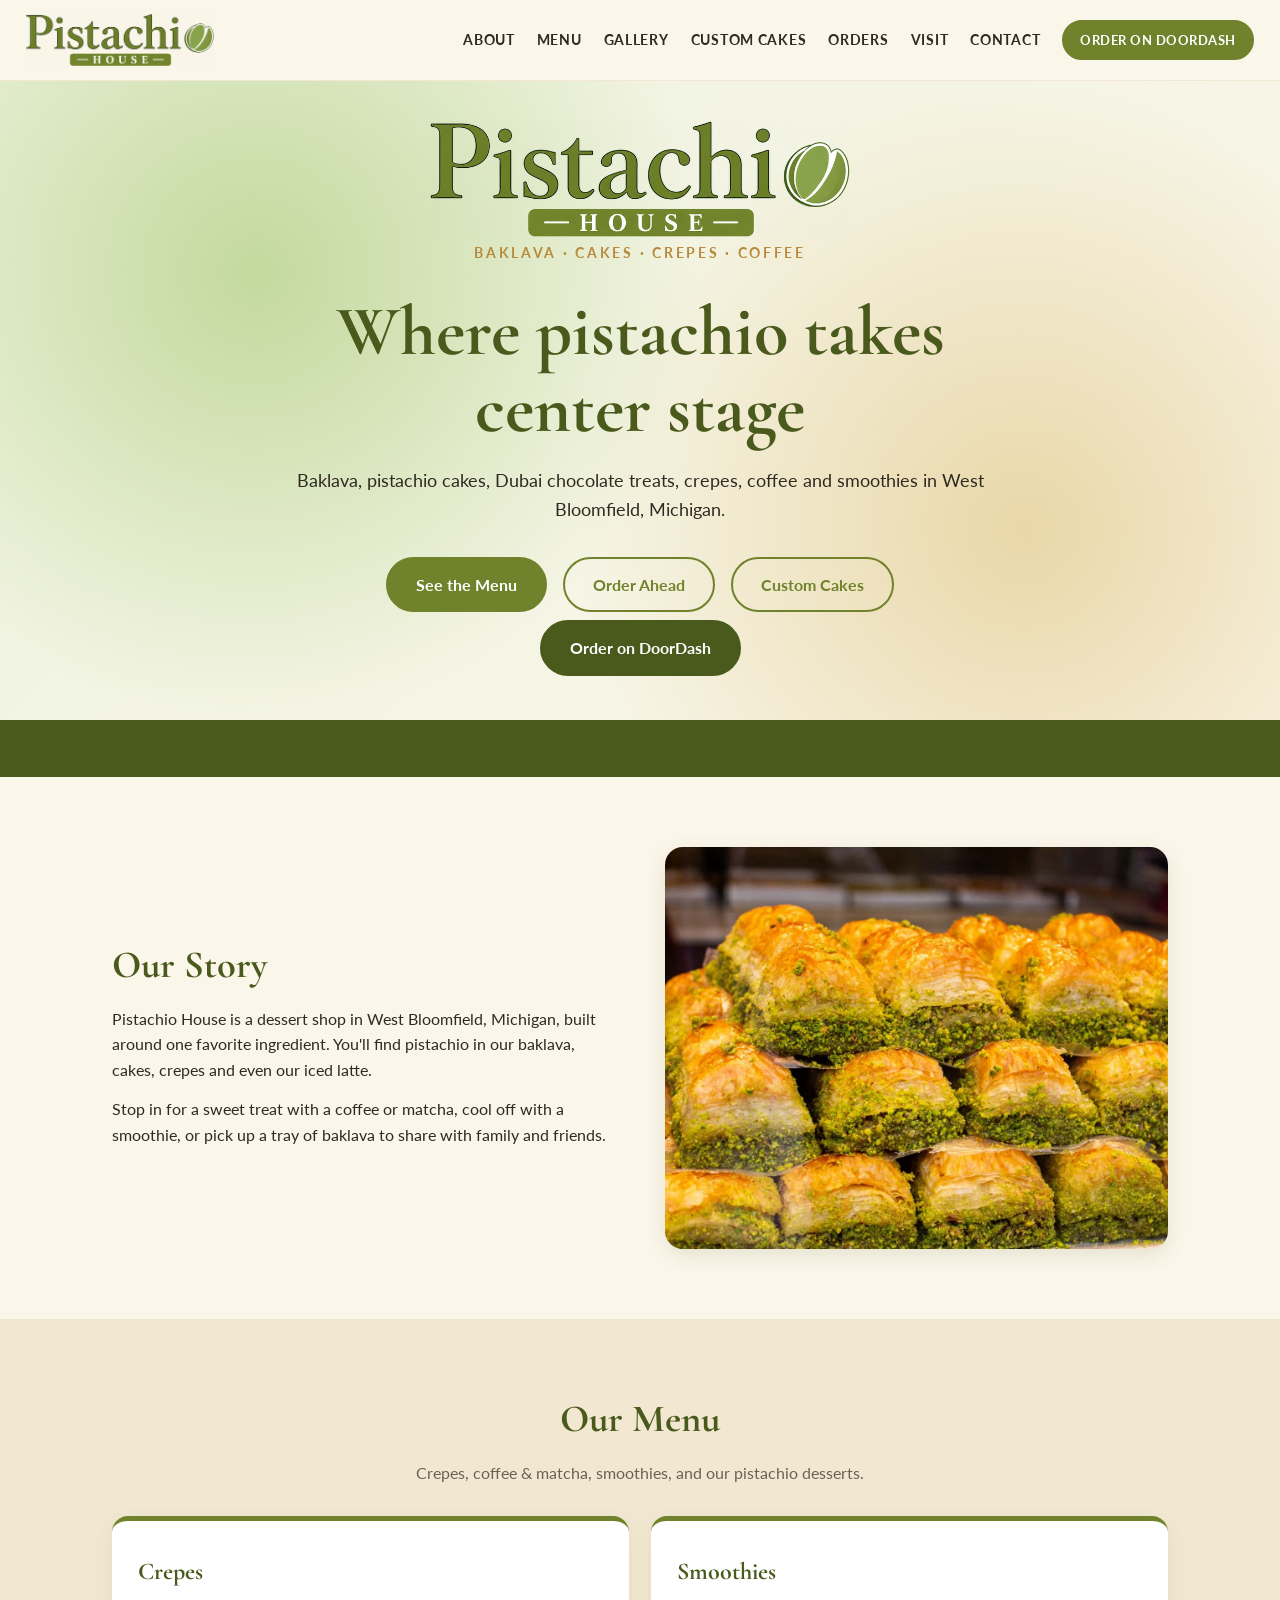
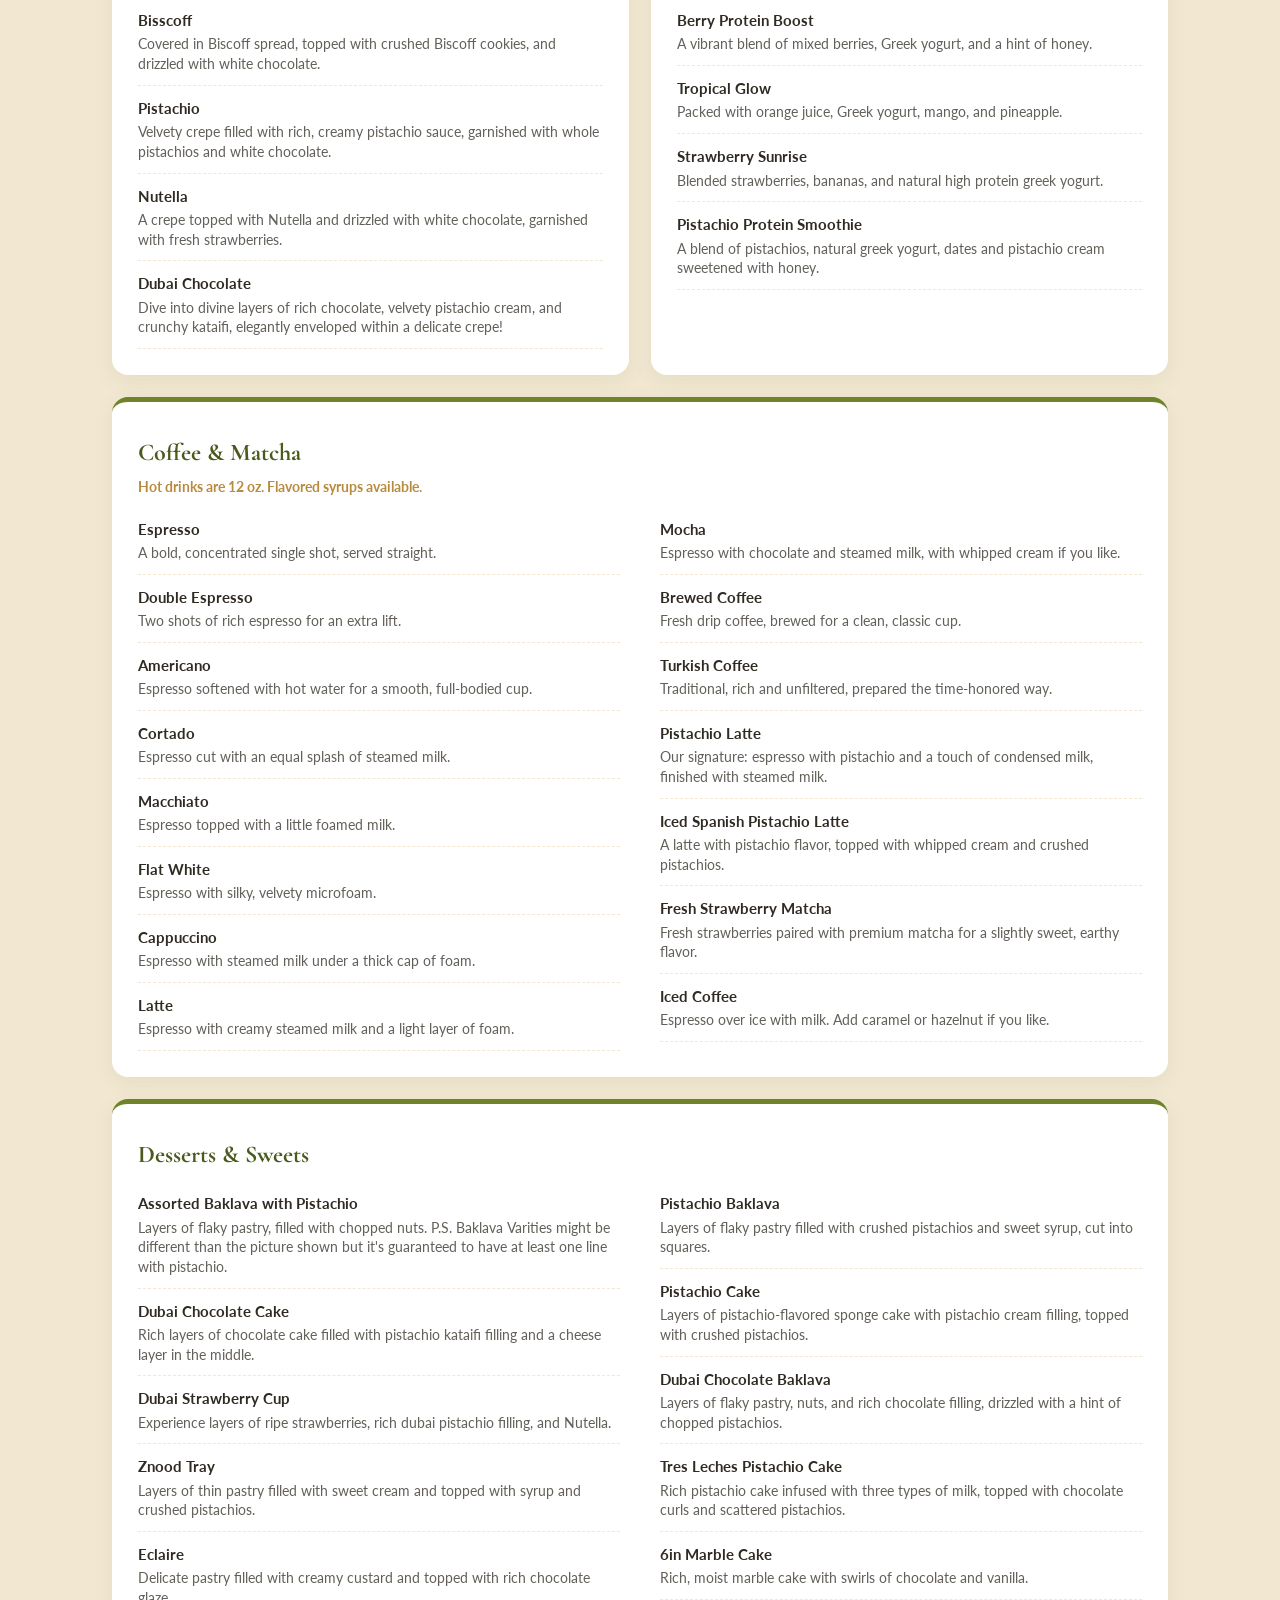
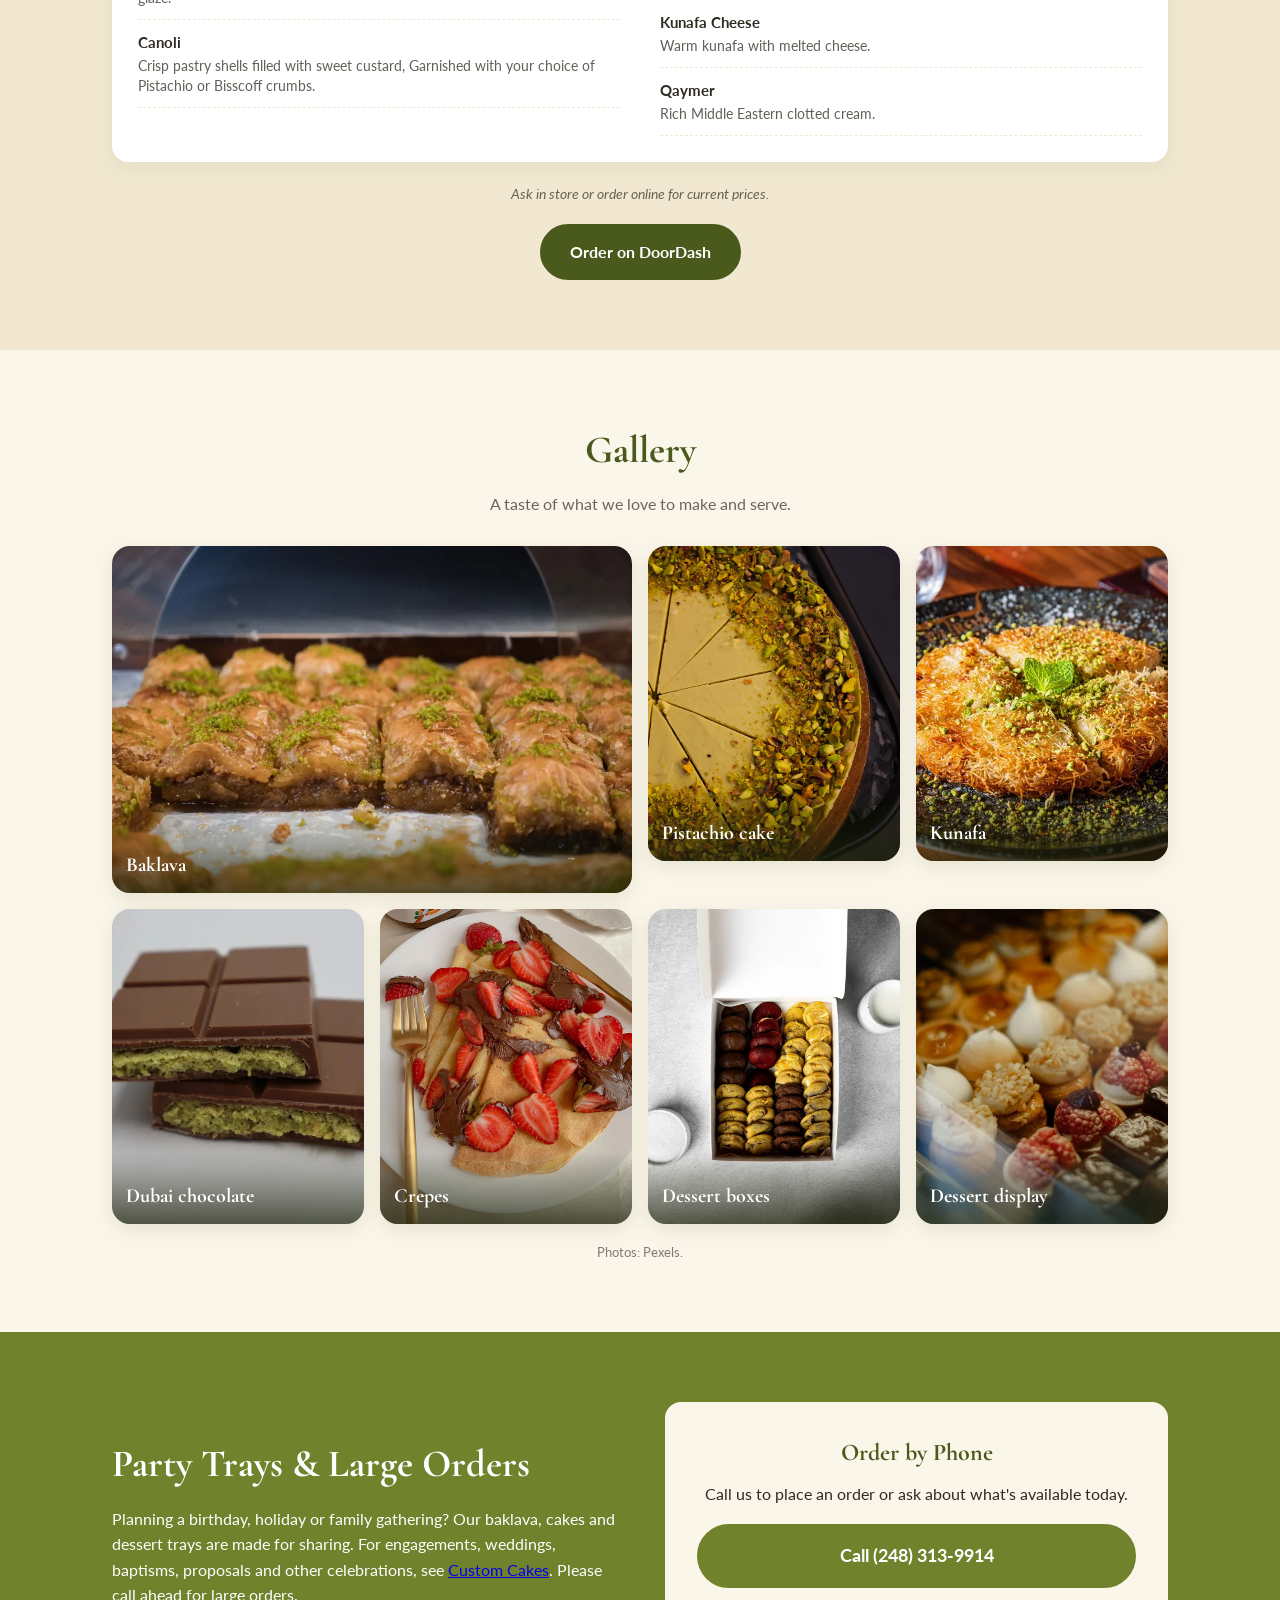
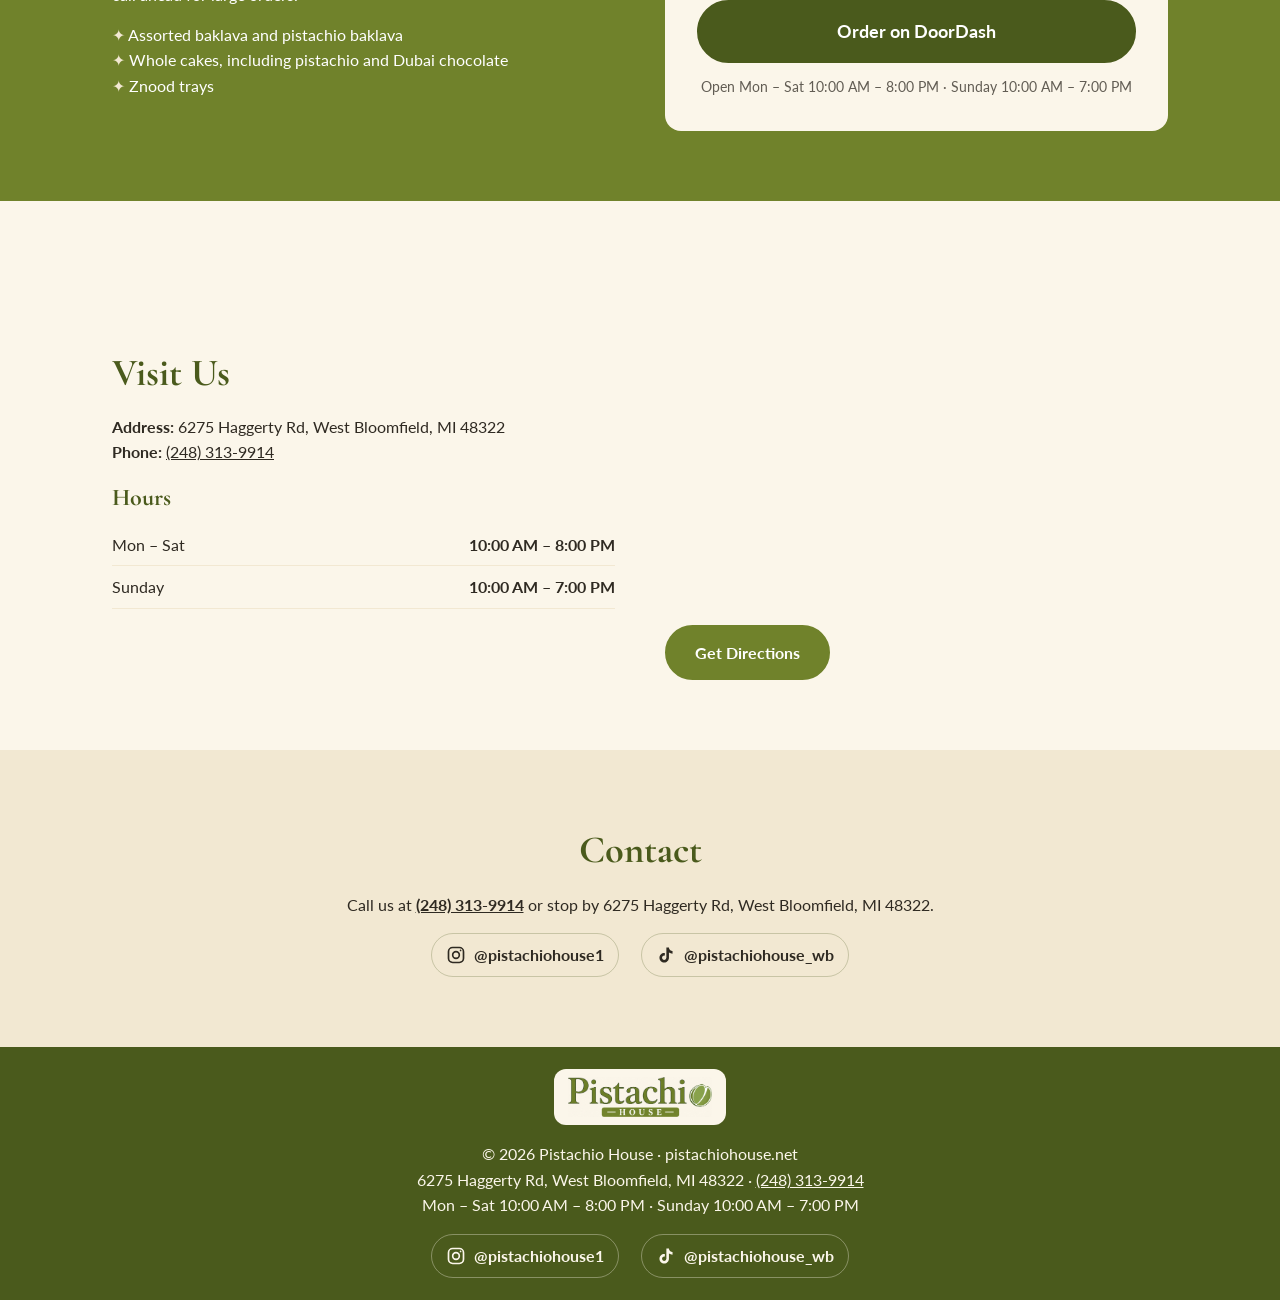
==== commit 9d12f843: "Add Kunafa Cheese and Qaymer to the desserts menu List both in Desserts & Sweets with brief descript" ====
--- a/index.html
+++ b/index.html
@@ -20,7 +20,7 @@
 <div class="card"><h3>Crepes</h3><ul><li><div class="mi"><span class="mn">Bisscoff</span></div><p class="md">Covered in Biscoff spread, topped with crushed Biscoff cookies, and drizzled with white chocolate.</p></li><li><div class="mi"><span class="mn">Pistachio</span></div><p class="md">Velvety crepe filled with rich, creamy pistachio sauce, garnished with whole pistachios and white chocolate.</p></li><li><div class="mi"><span class="mn">Nutella</span></div><p class="md">A crepe topped with Nutella and drizzled with white chocolate, garnished with fresh strawberries.</p></li><li><div class="mi"><span class="mn">Dubai Chocolate</span></div><p class="md">Dive into divine layers of rich chocolate, velvety pistachio cream, and crunchy kataifi, elegantly enveloped within a delicate crepe!</p></li></ul></div>
 <div class="card"><h3>Smoothies</h3><ul><li><div class="mi"><span class="mn">Berry Protein Boost</span></div><p class="md">A vibrant blend of mixed berries, Greek yogurt, and a hint of honey.</p></li><li><div class="mi"><span class="mn">Tropical Glow</span></div><p class="md">Packed with orange juice, Greek yogurt, mango, and pineapple.</p></li><li><div class="mi"><span class="mn">Strawberry Sunrise</span></div><p class="md">Blended strawberries, bananas, and natural high protein greek yogurt.</p></li><li><div class="mi"><span class="mn">Pistachio Protein Smoothie</span></div><p class="md">A blend of pistachios, natural greek yogurt, dates and pistachio cream sweetened with honey.</p></li></ul></div>
 <div class="card wide"><h3>Coffee &amp; Matcha</h3><p class="card-note">Hot drinks are 12 oz. Flavored syrups available.</p><ul><li><div class="mi"><span class="mn">Espresso</span></div><p class="md">A bold, concentrated single shot, served straight.</p></li><li><div class="mi"><span class="mn">Double Espresso</span></div><p class="md">Two shots of rich espresso for an extra lift.</p></li><li><div class="mi"><span class="mn">Americano</span></div><p class="md">Espresso softened with hot water for a smooth, full-bodied cup.</p></li><li><div class="mi"><span class="mn">Cortado</span></div><p class="md">Espresso cut with an equal splash of steamed milk.</p></li><li><div class="mi"><span class="mn">Macchiato</span></div><p class="md">Espresso topped with a little foamed milk.</p></li><li><div class="mi"><span class="mn">Flat White</span></div><p class="md">Espresso with silky, velvety microfoam.</p></li><li><div class="mi"><span class="mn">Cappuccino</span></div><p class="md">Espresso with steamed milk under a thick cap of foam.</p></li><li><div class="mi"><span class="mn">Latte</span></div><p class="md">Espresso with creamy steamed milk and a light layer of foam.</p></li><li><div class="mi"><span class="mn">Mocha</span></div><p class="md">Espresso with chocolate and steamed milk, with whipped cream if you like.</p></li><li><div class="mi"><span class="mn">Brewed Coffee</span></div><p class="md">Fresh drip coffee, brewed for a clean, classic cup.</p></li><li><div class="mi"><span class="mn">Turkish Coffee</span></div><p class="md">Traditional, rich and unfiltered, prepared the time-honored way.</p></li><li><div class="mi"><span class="mn">Pistachio Latte</span></div><p class="md">Our signature: espresso with pistachio and a touch of condensed milk, finished with steamed milk.</p></li><li><div class="mi"><span class="mn">Iced Spanish Pistachio Latte</span></div><p class="md">A latte with pistachio flavor, topped with whipped cream and crushed pistachios.</p></li><li><div class="mi"><span class="mn">Fresh Strawberry Matcha</span></div><p class="md">Fresh strawberries paired with premium matcha for a slightly sweet, earthy flavor.</p></li><li><div class="mi"><span class="mn">Iced Coffee</span></div><p class="md">Espresso over ice with milk. Add caramel or hazelnut if you like.</p></li></ul></div>
-<div class="card wide"><h3>Desserts &amp; Sweets</h3><ul><li><div class="mi"><span class="mn">Assorted Baklava with Pistachio</span></div><p class="md">Layers of flaky pastry, filled with chopped nuts. P.S. Baklava Varities might be different than the picture shown but it&#x27;s guaranteed to have at least one line with pistachio.</p></li><li><div class="mi"><span class="mn">Dubai Chocolate Cake</span></div><p class="md">Rich layers of chocolate cake filled with pistachio kataifi filling and a cheese layer in the middle.</p></li><li><div class="mi"><span class="mn">Dubai Strawberry Cup</span></div><p class="md">Experience layers of ripe strawberries, rich dubai pistachio filling, and Nutella.</p></li><li><div class="mi"><span class="mn">Znood Tray</span></div><p class="md">Layers of thin pastry filled with sweet cream and topped with syrup and crushed pistachios.</p></li><li><div class="mi"><span class="mn">Eclaire</span></div><p class="md">Delicate pastry filled with creamy custard and topped with rich chocolate glaze.</p></li><li><div class="mi"><span class="mn">Canoli</span></div><p class="md">Crisp pastry shells filled with sweet custard, Garnished with your choice of Pistachio or Bisscoff crumbs.</p></li><li><div class="mi"><span class="mn">Pistachio Baklava</span></div><p class="md">Layers of flaky pastry filled with crushed pistachios and sweet syrup, cut into squares.</p></li><li><div class="mi"><span class="mn">Pistachio Cake</span></div><p class="md">Layers of pistachio-flavored sponge cake with pistachio cream filling, topped with crushed pistachios.</p></li><li><div class="mi"><span class="mn">Dubai Chocolate Baklava</span></div><p class="md">Layers of flaky pastry, nuts, and rich chocolate filling, drizzled with a hint of chopped pistachios.</p></li><li><div class="mi"><span class="mn">Tres Leches Pistachio Cake</span></div><p class="md">Rich pistachio cake infused with three types of milk, topped with chocolate curls and scattered pistachios.</p></li><li><div class="mi"><span class="mn">6in Marble Cake</span></div><p class="md">Rich, moist marble cake with swirls of chocolate and vanilla.</p></li></ul></div>
+<div class="card wide"><h3>Desserts &amp; Sweets</h3><ul><li><div class="mi"><span class="mn">Assorted Baklava with Pistachio</span></div><p class="md">Layers of flaky pastry, filled with chopped nuts. P.S. Baklava Varities might be different than the picture shown but it&#x27;s guaranteed to have at least one line with pistachio.</p></li><li><div class="mi"><span class="mn">Dubai Chocolate Cake</span></div><p class="md">Rich layers of chocolate cake filled with pistachio kataifi filling and a cheese layer in the middle.</p></li><li><div class="mi"><span class="mn">Dubai Strawberry Cup</span></div><p class="md">Experience layers of ripe strawberries, rich dubai pistachio filling, and Nutella.</p></li><li><div class="mi"><span class="mn">Znood Tray</span></div><p class="md">Layers of thin pastry filled with sweet cream and topped with syrup and crushed pistachios.</p></li><li><div class="mi"><span class="mn">Eclaire</span></div><p class="md">Delicate pastry filled with creamy custard and topped with rich chocolate glaze.</p></li><li><div class="mi"><span class="mn">Canoli</span></div><p class="md">Crisp pastry shells filled with sweet custard, Garnished with your choice of Pistachio or Bisscoff crumbs.</p></li><li><div class="mi"><span class="mn">Pistachio Baklava</span></div><p class="md">Layers of flaky pastry filled with crushed pistachios and sweet syrup, cut into squares.</p></li><li><div class="mi"><span class="mn">Pistachio Cake</span></div><p class="md">Layers of pistachio-flavored sponge cake with pistachio cream filling, topped with crushed pistachios.</p></li><li><div class="mi"><span class="mn">Dubai Chocolate Baklava</span></div><p class="md">Layers of flaky pastry, nuts, and rich chocolate filling, drizzled with a hint of chopped pistachios.</p></li><li><div class="mi"><span class="mn">Tres Leches Pistachio Cake</span></div><p class="md">Rich pistachio cake infused with three types of milk, topped with chocolate curls and scattered pistachios.</p></li><li><div class="mi"><span class="mn">6in Marble Cake</span></div><p class="md">Rich, moist marble cake with swirls of chocolate and vanilla.</p></li><li><div class="mi"><span class="mn">Kunafa Cheese</span></div><p class="md">Warm kunafa with melted cheese.</p></li><li><div class="mi"><span class="mn">Qaymer</span></div><p class="md">Rich Middle Eastern clotted cream.</p></li></ul></div>
 </div><p class="c note">Ask in store or order online for current prices.</p><p class="c menu-order"><a class="btn doordash" href="https://www.doordash.com/store/pistachio-house-west-bloomfield-50264871/115589946/" target="_blank" rel="noopener">Order on DoorDash</a></p></div></section>
 <section id="gallery" class="wrap"><h2 class="c">Gallery</h2><p class="c sub">A taste of what we love to make and serve.</p><div class="gal"><figure class="photo"><img src="images/gallery-baklava-tray.webp" alt="Pistachio baklava squares with flaky golden layers" width="900" height="600" loading="lazy"><figcaption>Baklava</figcaption></figure><figure class="photo"><img src="images/gallery-pistachio-cake.webp" alt="Pistachio cake topped with crushed pistachios" width="900" height="1350" loading="lazy"><figcaption>Pistachio cake</figcaption></figure><figure class="photo"><img src="images/gallery-kunafa.webp" alt="Kunafa garnished with crushed pistachios on a decorative plate" width="900" height="601" loading="lazy"><figcaption>Kunafa</figcaption></figure><figure class="photo"><img src="images/gallery-dubai-chocolate.webp" alt="Chocolate bar with a green pistachio filling" width="900" height="600" loading="lazy"><figcaption>Dubai chocolate</figcaption></figure><figure class="photo"><img src="images/gallery-crepe.webp" alt="Crepe topped with sliced strawberries and chocolate" width="900" height="1012" loading="lazy"><figcaption>Crepes</figcaption></figure><figure class="photo"><img src="images/gallery-gift-box.webp" alt="Open white box filled with assorted cookies" width="900" height="1124" loading="lazy"><figcaption>Dessert boxes</figcaption></figure><figure class="photo"><img src="images/gallery-display-case.webp" alt="Display case of small tarts, pastries and chocolates" width="900" height="600" loading="lazy"><figcaption>Dessert display</figcaption></figure></div><p class="c credit">Photos: Pexels.</p></section>
 
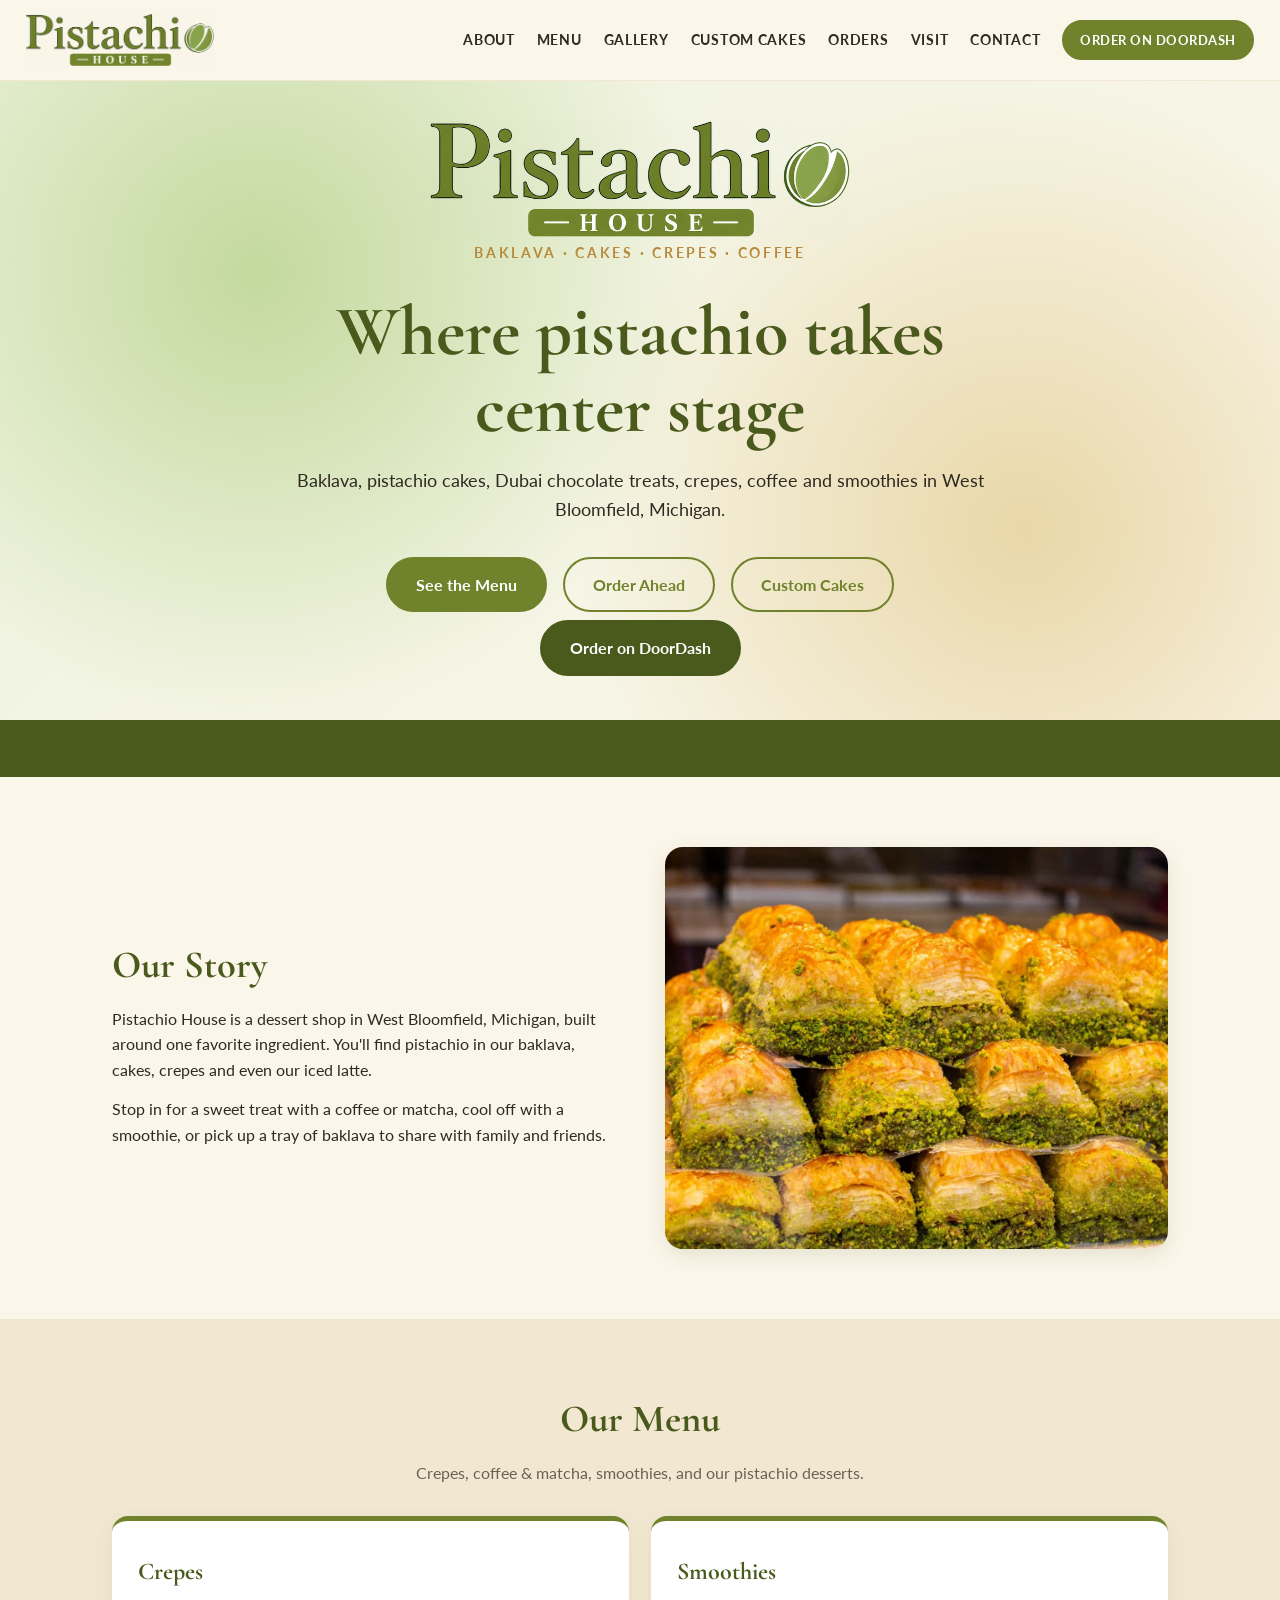
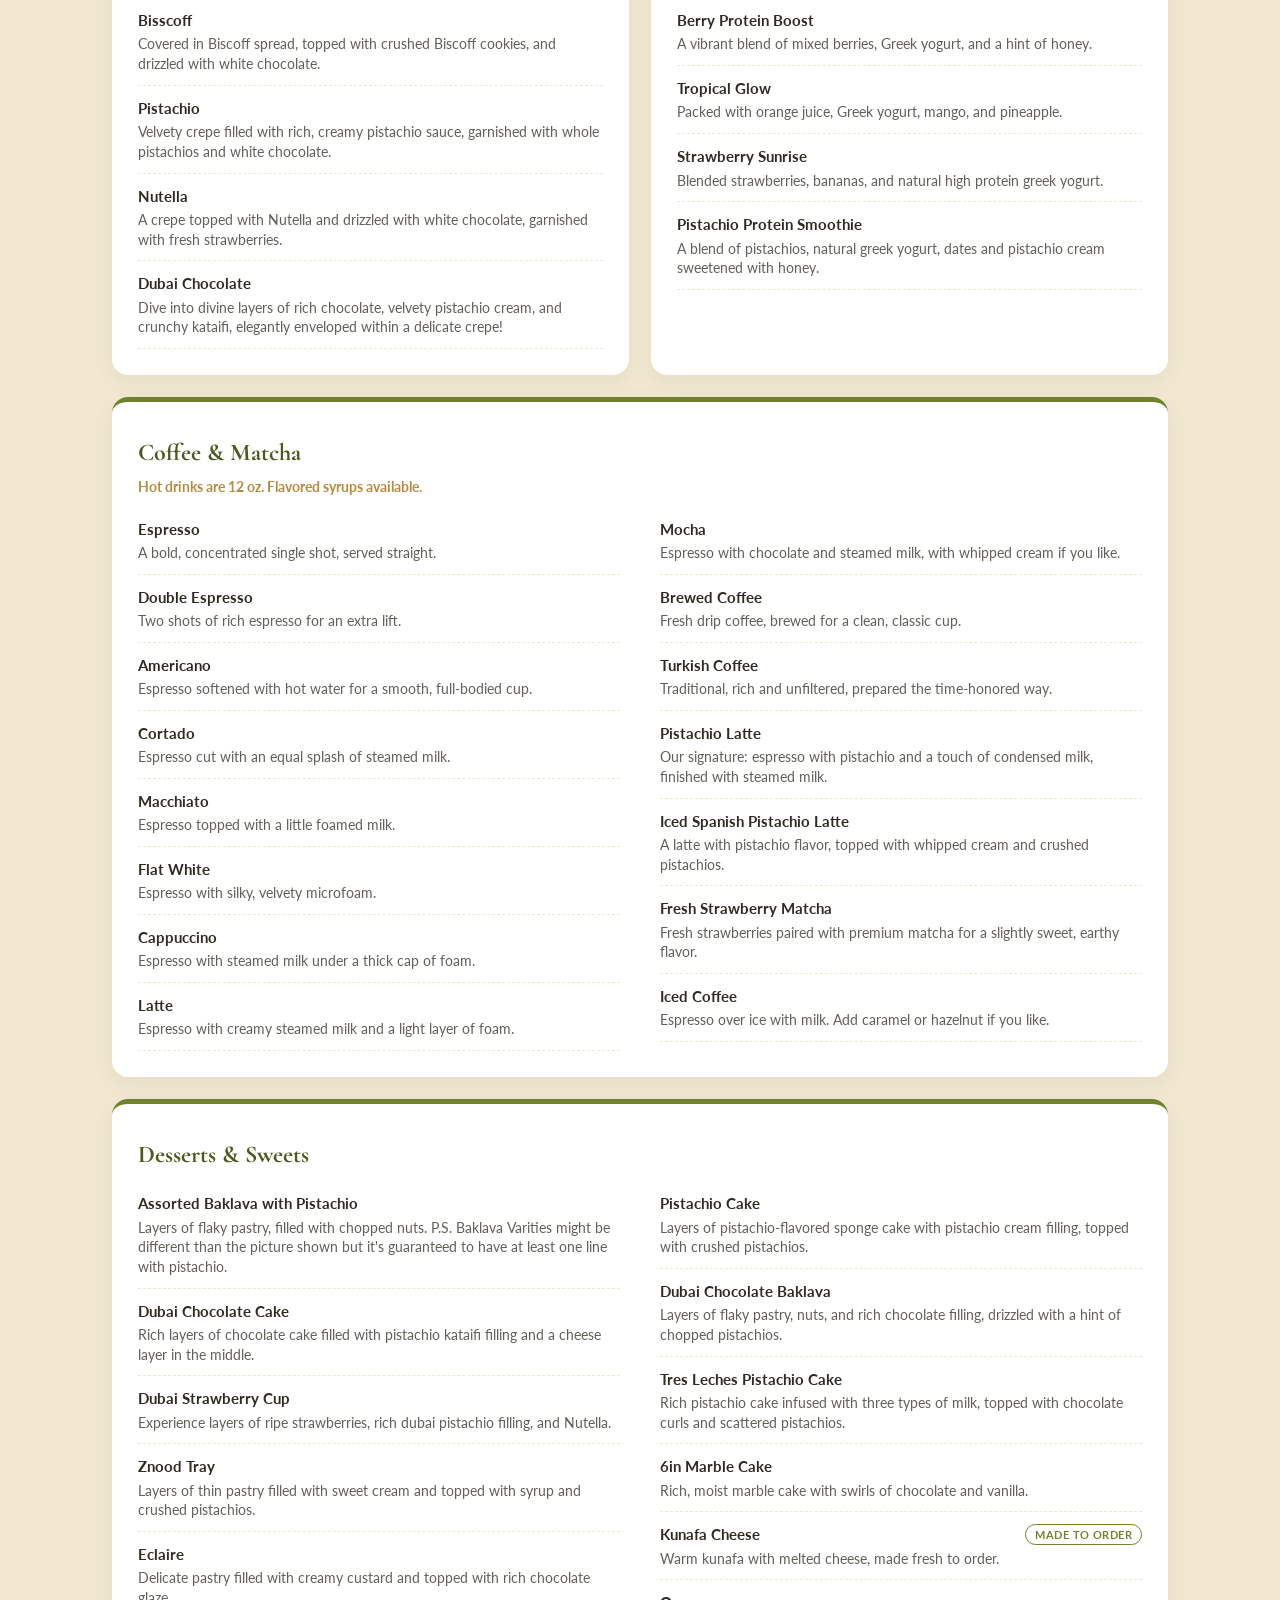
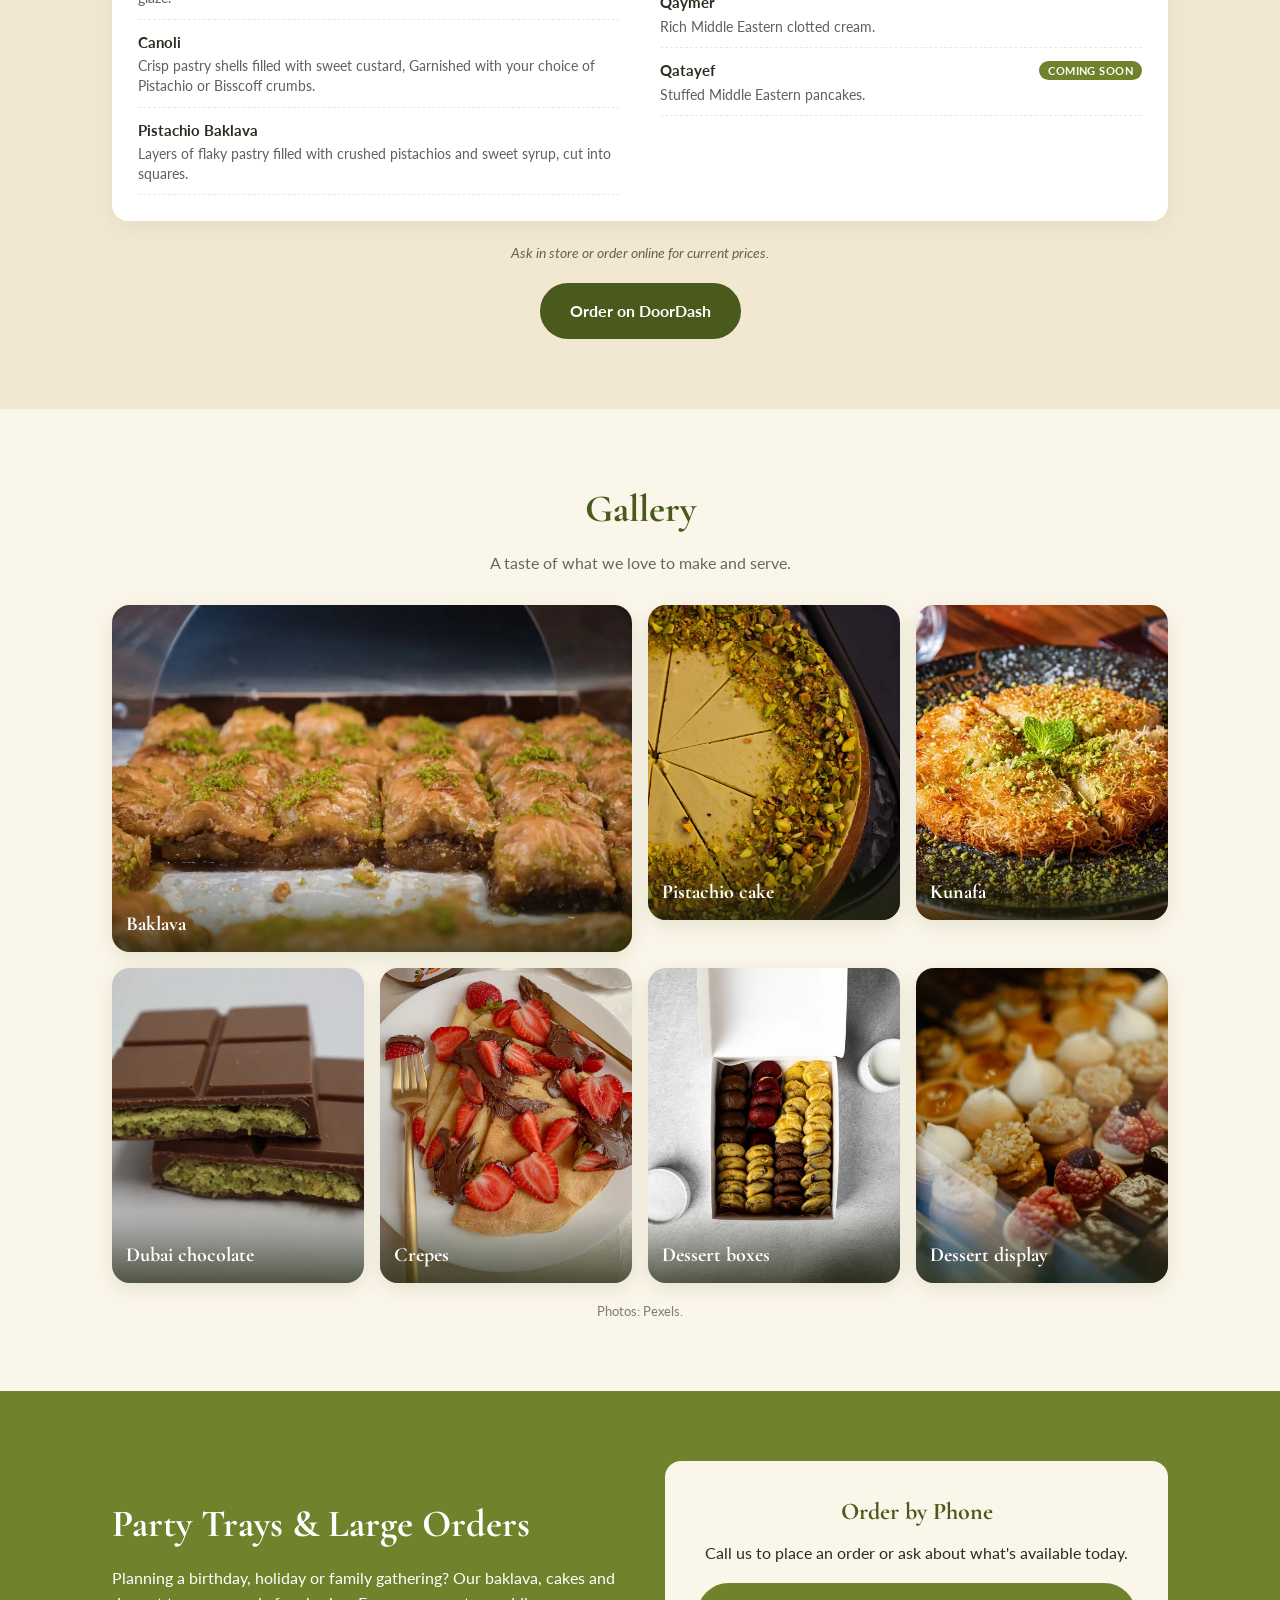
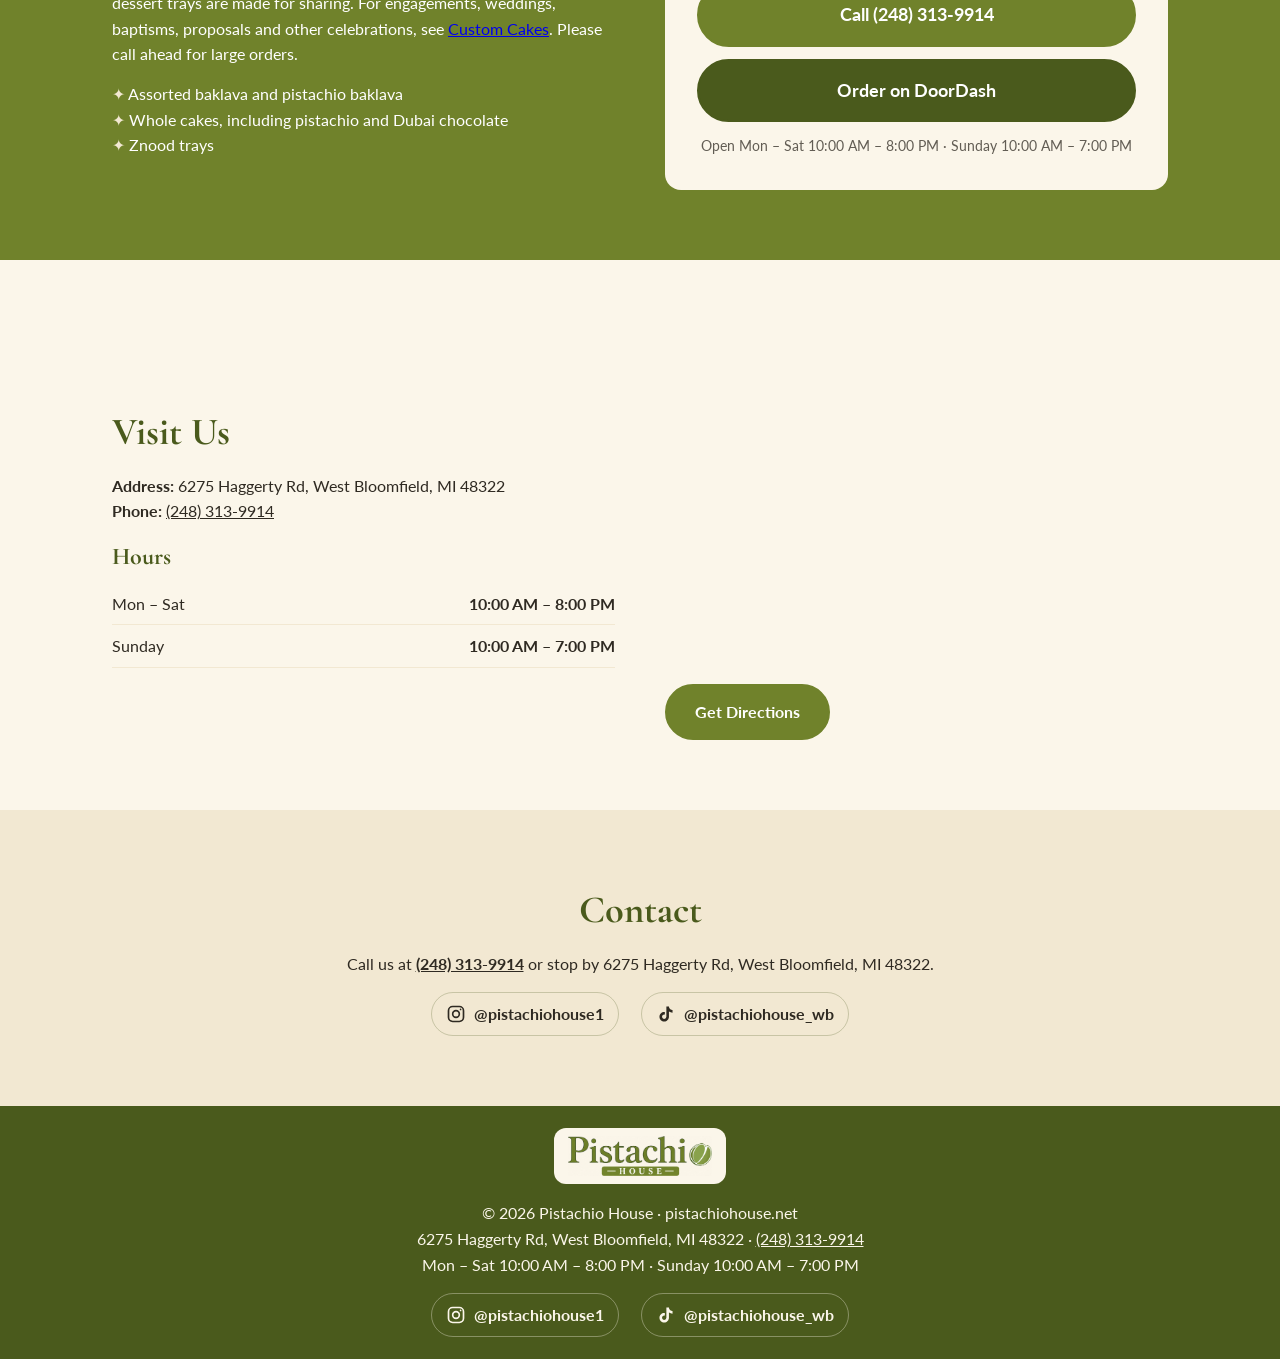
==== commit e634db55: "Add coming-soon Qatayef and mark Kunafa Cheese made to order List Qatayef in Desserts & Sweets with " ====
--- a/index.html
+++ b/index.html
@@ -20,7 +20,7 @@
 <div class="card"><h3>Crepes</h3><ul><li><div class="mi"><span class="mn">Bisscoff</span></div><p class="md">Covered in Biscoff spread, topped with crushed Biscoff cookies, and drizzled with white chocolate.</p></li><li><div class="mi"><span class="mn">Pistachio</span></div><p class="md">Velvety crepe filled with rich, creamy pistachio sauce, garnished with whole pistachios and white chocolate.</p></li><li><div class="mi"><span class="mn">Nutella</span></div><p class="md">A crepe topped with Nutella and drizzled with white chocolate, garnished with fresh strawberries.</p></li><li><div class="mi"><span class="mn">Dubai Chocolate</span></div><p class="md">Dive into divine layers of rich chocolate, velvety pistachio cream, and crunchy kataifi, elegantly enveloped within a delicate crepe!</p></li></ul></div>
 <div class="card"><h3>Smoothies</h3><ul><li><div class="mi"><span class="mn">Berry Protein Boost</span></div><p class="md">A vibrant blend of mixed berries, Greek yogurt, and a hint of honey.</p></li><li><div class="mi"><span class="mn">Tropical Glow</span></div><p class="md">Packed with orange juice, Greek yogurt, mango, and pineapple.</p></li><li><div class="mi"><span class="mn">Strawberry Sunrise</span></div><p class="md">Blended strawberries, bananas, and natural high protein greek yogurt.</p></li><li><div class="mi"><span class="mn">Pistachio Protein Smoothie</span></div><p class="md">A blend of pistachios, natural greek yogurt, dates and pistachio cream sweetened with honey.</p></li></ul></div>
 <div class="card wide"><h3>Coffee &amp; Matcha</h3><p class="card-note">Hot drinks are 12 oz. Flavored syrups available.</p><ul><li><div class="mi"><span class="mn">Espresso</span></div><p class="md">A bold, concentrated single shot, served straight.</p></li><li><div class="mi"><span class="mn">Double Espresso</span></div><p class="md">Two shots of rich espresso for an extra lift.</p></li><li><div class="mi"><span class="mn">Americano</span></div><p class="md">Espresso softened with hot water for a smooth, full-bodied cup.</p></li><li><div class="mi"><span class="mn">Cortado</span></div><p class="md">Espresso cut with an equal splash of steamed milk.</p></li><li><div class="mi"><span class="mn">Macchiato</span></div><p class="md">Espresso topped with a little foamed milk.</p></li><li><div class="mi"><span class="mn">Flat White</span></div><p class="md">Espresso with silky, velvety microfoam.</p></li><li><div class="mi"><span class="mn">Cappuccino</span></div><p class="md">Espresso with steamed milk under a thick cap of foam.</p></li><li><div class="mi"><span class="mn">Latte</span></div><p class="md">Espresso with creamy steamed milk and a light layer of foam.</p></li><li><div class="mi"><span class="mn">Mocha</span></div><p class="md">Espresso with chocolate and steamed milk, with whipped cream if you like.</p></li><li><div class="mi"><span class="mn">Brewed Coffee</span></div><p class="md">Fresh drip coffee, brewed for a clean, classic cup.</p></li><li><div class="mi"><span class="mn">Turkish Coffee</span></div><p class="md">Traditional, rich and unfiltered, prepared the time-honored way.</p></li><li><div class="mi"><span class="mn">Pistachio Latte</span></div><p class="md">Our signature: espresso with pistachio and a touch of condensed milk, finished with steamed milk.</p></li><li><div class="mi"><span class="mn">Iced Spanish Pistachio Latte</span></div><p class="md">A latte with pistachio flavor, topped with whipped cream and crushed pistachios.</p></li><li><div class="mi"><span class="mn">Fresh Strawberry Matcha</span></div><p class="md">Fresh strawberries paired with premium matcha for a slightly sweet, earthy flavor.</p></li><li><div class="mi"><span class="mn">Iced Coffee</span></div><p class="md">Espresso over ice with milk. Add caramel or hazelnut if you like.</p></li></ul></div>
-<div class="card wide"><h3>Desserts &amp; Sweets</h3><ul><li><div class="mi"><span class="mn">Assorted Baklava with Pistachio</span></div><p class="md">Layers of flaky pastry, filled with chopped nuts. P.S. Baklava Varities might be different than the picture shown but it&#x27;s guaranteed to have at least one line with pistachio.</p></li><li><div class="mi"><span class="mn">Dubai Chocolate Cake</span></div><p class="md">Rich layers of chocolate cake filled with pistachio kataifi filling and a cheese layer in the middle.</p></li><li><div class="mi"><span class="mn">Dubai Strawberry Cup</span></div><p class="md">Experience layers of ripe strawberries, rich dubai pistachio filling, and Nutella.</p></li><li><div class="mi"><span class="mn">Znood Tray</span></div><p class="md">Layers of thin pastry filled with sweet cream and topped with syrup and crushed pistachios.</p></li><li><div class="mi"><span class="mn">Eclaire</span></div><p class="md">Delicate pastry filled with creamy custard and topped with rich chocolate glaze.</p></li><li><div class="mi"><span class="mn">Canoli</span></div><p class="md">Crisp pastry shells filled with sweet custard, Garnished with your choice of Pistachio or Bisscoff crumbs.</p></li><li><div class="mi"><span class="mn">Pistachio Baklava</span></div><p class="md">Layers of flaky pastry filled with crushed pistachios and sweet syrup, cut into squares.</p></li><li><div class="mi"><span class="mn">Pistachio Cake</span></div><p class="md">Layers of pistachio-flavored sponge cake with pistachio cream filling, topped with crushed pistachios.</p></li><li><div class="mi"><span class="mn">Dubai Chocolate Baklava</span></div><p class="md">Layers of flaky pastry, nuts, and rich chocolate filling, drizzled with a hint of chopped pistachios.</p></li><li><div class="mi"><span class="mn">Tres Leches Pistachio Cake</span></div><p class="md">Rich pistachio cake infused with three types of milk, topped with chocolate curls and scattered pistachios.</p></li><li><div class="mi"><span class="mn">6in Marble Cake</span></div><p class="md">Rich, moist marble cake with swirls of chocolate and vanilla.</p></li><li><div class="mi"><span class="mn">Kunafa Cheese</span></div><p class="md">Warm kunafa with melted cheese.</p></li><li><div class="mi"><span class="mn">Qaymer</span></div><p class="md">Rich Middle Eastern clotted cream.</p></li></ul></div>
+<div class="card wide"><h3>Desserts &amp; Sweets</h3><ul><li><div class="mi"><span class="mn">Assorted Baklava with Pistachio</span></div><p class="md">Layers of flaky pastry, filled with chopped nuts. P.S. Baklava Varities might be different than the picture shown but it&#x27;s guaranteed to have at least one line with pistachio.</p></li><li><div class="mi"><span class="mn">Dubai Chocolate Cake</span></div><p class="md">Rich layers of chocolate cake filled with pistachio kataifi filling and a cheese layer in the middle.</p></li><li><div class="mi"><span class="mn">Dubai Strawberry Cup</span></div><p class="md">Experience layers of ripe strawberries, rich dubai pistachio filling, and Nutella.</p></li><li><div class="mi"><span class="mn">Znood Tray</span></div><p class="md">Layers of thin pastry filled with sweet cream and topped with syrup and crushed pistachios.</p></li><li><div class="mi"><span class="mn">Eclaire</span></div><p class="md">Delicate pastry filled with creamy custard and topped with rich chocolate glaze.</p></li><li><div class="mi"><span class="mn">Canoli</span></div><p class="md">Crisp pastry shells filled with sweet custard, Garnished with your choice of Pistachio or Bisscoff crumbs.</p></li><li><div class="mi"><span class="mn">Pistachio Baklava</span></div><p class="md">Layers of flaky pastry filled with crushed pistachios and sweet syrup, cut into squares.</p></li><li><div class="mi"><span class="mn">Pistachio Cake</span></div><p class="md">Layers of pistachio-flavored sponge cake with pistachio cream filling, topped with crushed pistachios.</p></li><li><div class="mi"><span class="mn">Dubai Chocolate Baklava</span></div><p class="md">Layers of flaky pastry, nuts, and rich chocolate filling, drizzled with a hint of chopped pistachios.</p></li><li><div class="mi"><span class="mn">Tres Leches Pistachio Cake</span></div><p class="md">Rich pistachio cake infused with three types of milk, topped with chocolate curls and scattered pistachios.</p></li><li><div class="mi"><span class="mn">6in Marble Cake</span></div><p class="md">Rich, moist marble cake with swirls of chocolate and vanilla.</p></li><li><div class="mi"><span class="mn">Kunafa Cheese</span><span class="badge badge-outline">Made to order</span></div><p class="md">Warm kunafa with melted cheese, made fresh to order.</p></li><li><div class="mi"><span class="mn">Qaymer</span></div><p class="md">Rich Middle Eastern clotted cream.</p></li><li><div class="mi"><span class="mn">Qatayef</span><span class="badge">Coming Soon</span></div><p class="md">Stuffed Middle Eastern pancakes.</p></li></ul></div>
 </div><p class="c note">Ask in store or order online for current prices.</p><p class="c menu-order"><a class="btn doordash" href="https://www.doordash.com/store/pistachio-house-west-bloomfield-50264871/115589946/" target="_blank" rel="noopener">Order on DoorDash</a></p></div></section>
 <section id="gallery" class="wrap"><h2 class="c">Gallery</h2><p class="c sub">A taste of what we love to make and serve.</p><div class="gal"><figure class="photo"><img src="images/gallery-baklava-tray.webp" alt="Pistachio baklava squares with flaky golden layers" width="900" height="600" loading="lazy"><figcaption>Baklava</figcaption></figure><figure class="photo"><img src="images/gallery-pistachio-cake.webp" alt="Pistachio cake topped with crushed pistachios" width="900" height="1350" loading="lazy"><figcaption>Pistachio cake</figcaption></figure><figure class="photo"><img src="images/gallery-kunafa.webp" alt="Kunafa garnished with crushed pistachios on a decorative plate" width="900" height="601" loading="lazy"><figcaption>Kunafa</figcaption></figure><figure class="photo"><img src="images/gallery-dubai-chocolate.webp" alt="Chocolate bar with a green pistachio filling" width="900" height="600" loading="lazy"><figcaption>Dubai chocolate</figcaption></figure><figure class="photo"><img src="images/gallery-crepe.webp" alt="Crepe topped with sliced strawberries and chocolate" width="900" height="1012" loading="lazy"><figcaption>Crepes</figcaption></figure><figure class="photo"><img src="images/gallery-gift-box.webp" alt="Open white box filled with assorted cookies" width="900" height="1124" loading="lazy"><figcaption>Dessert boxes</figcaption></figure><figure class="photo"><img src="images/gallery-display-case.webp" alt="Display case of small tarts, pastries and chocolates" width="900" height="600" loading="lazy"><figcaption>Dessert display</figcaption></figure></div><p class="c credit">Photos: Pexels.</p></section>
 
--- a/styles.css
+++ b/styles.css
@@ -130,3 +130,7 @@
 .form-status-error a{color:inherit;font-weight:700}
 
 nav a[aria-current="page"]{color:var(--g)}
+
+.menu-grid .mi{display:flex;flex-wrap:wrap;align-items:center;gap:8px}
+.badge{display:inline-block;font-family:Lato,sans-serif;font-size:.68rem;font-weight:700;letter-spacing:.04em;text-transform:uppercase;color:#fff;background:var(--g);padding:3px 9px;border-radius:999px;line-height:1.2;white-space:nowrap;vertical-align:middle}
+.badge-outline{background:transparent;color:var(--g);border:1px solid var(--g)}
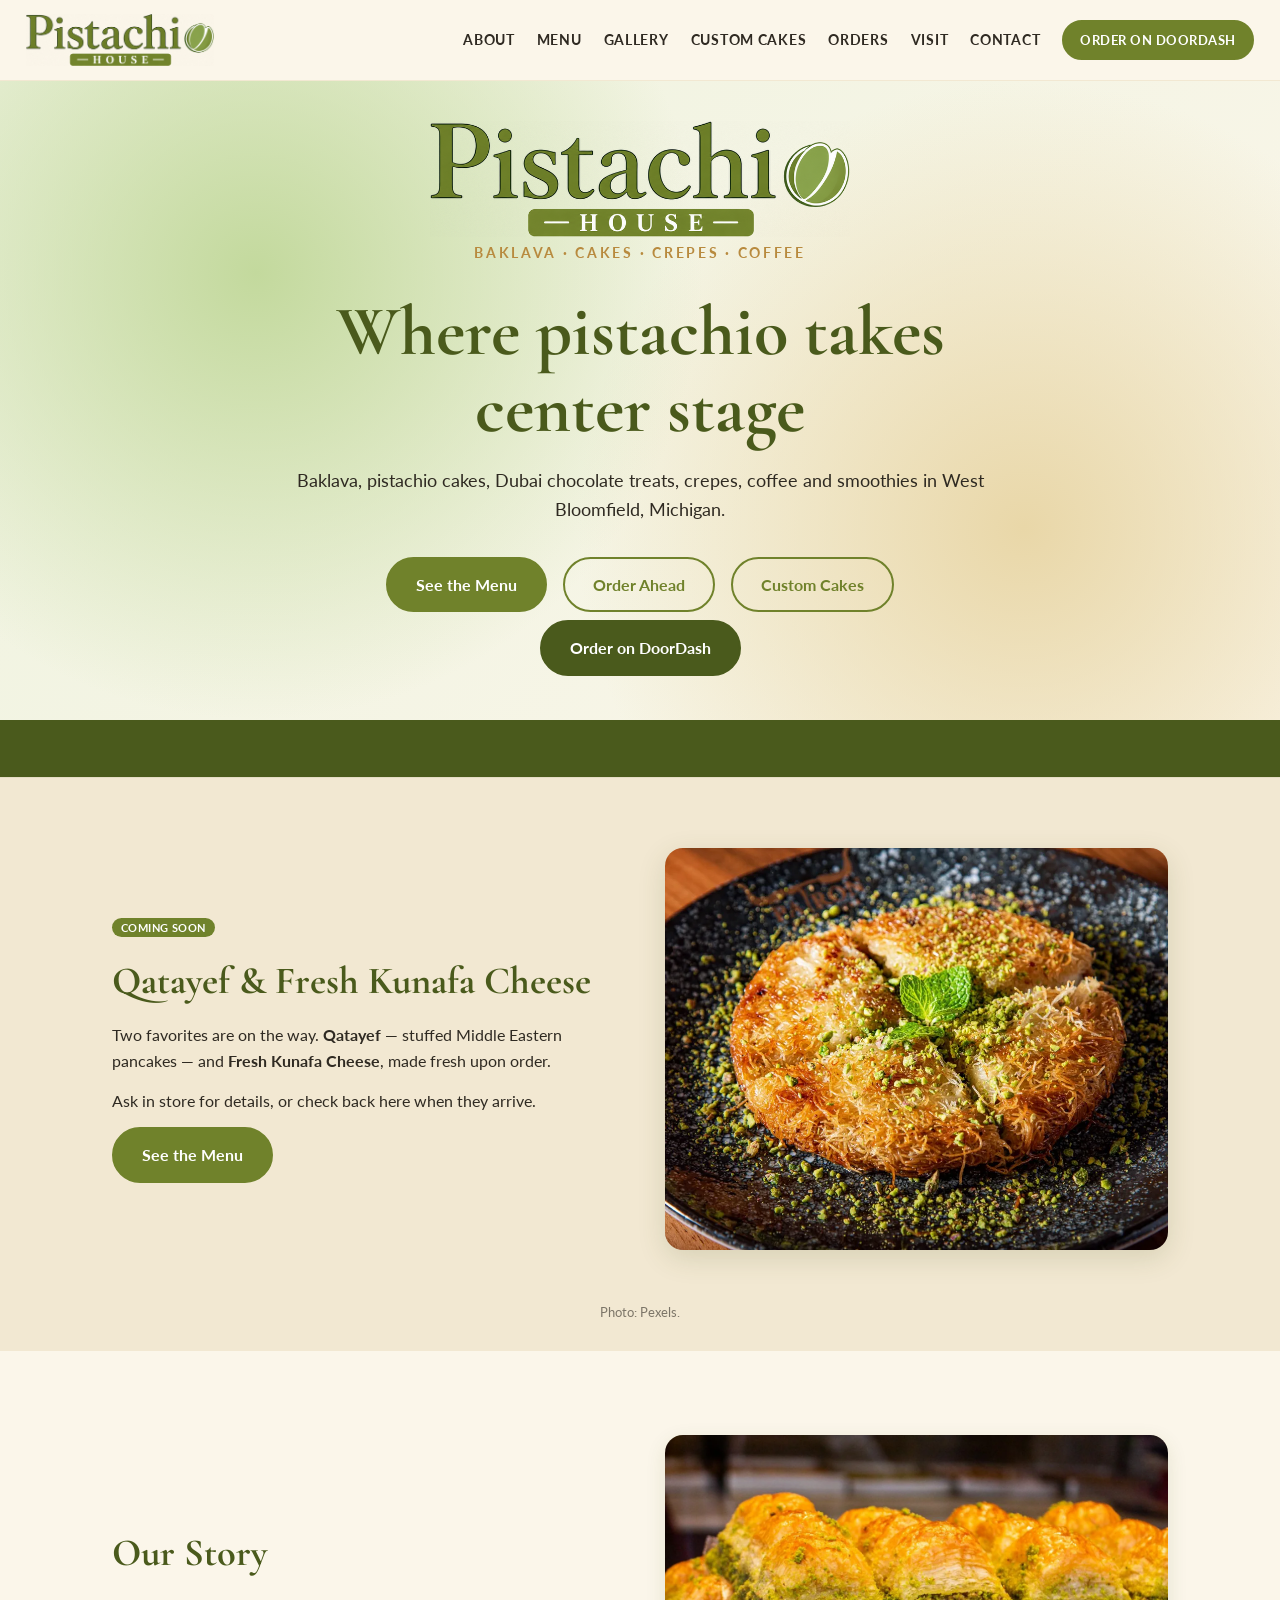
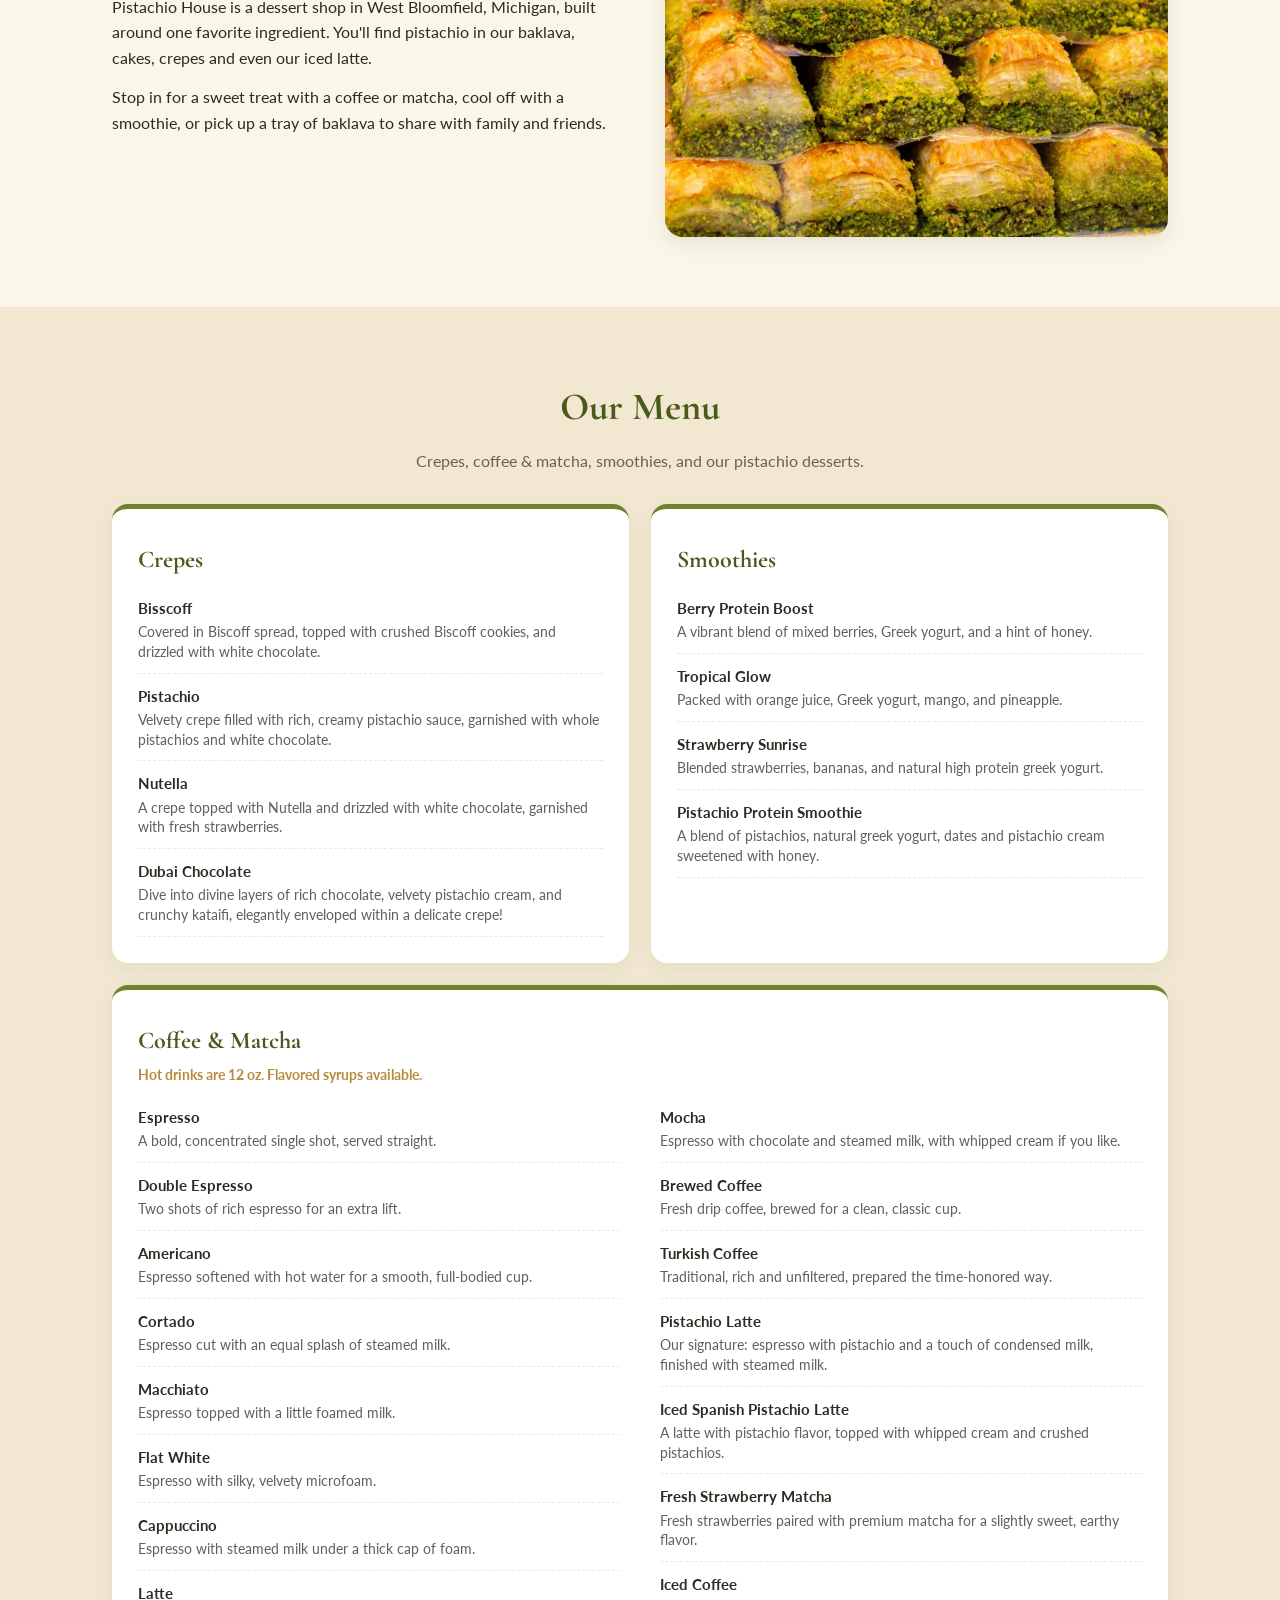
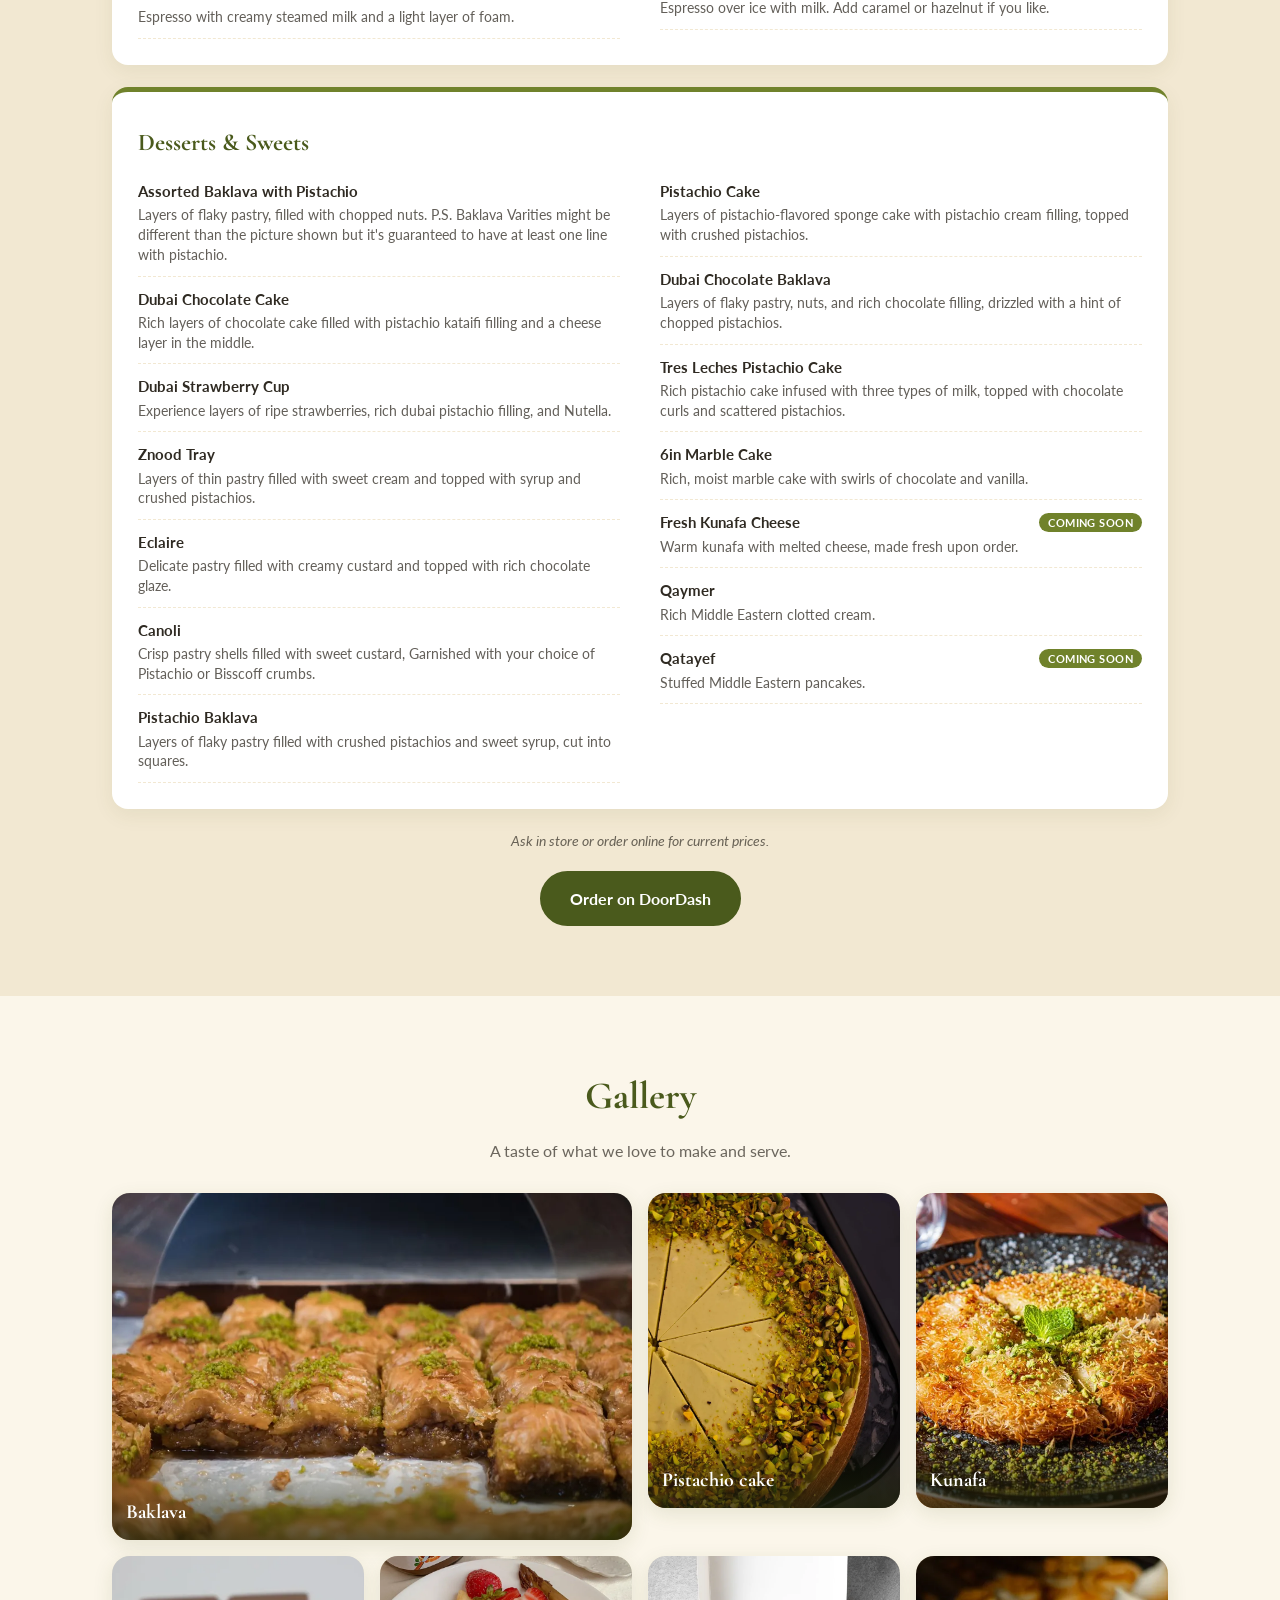
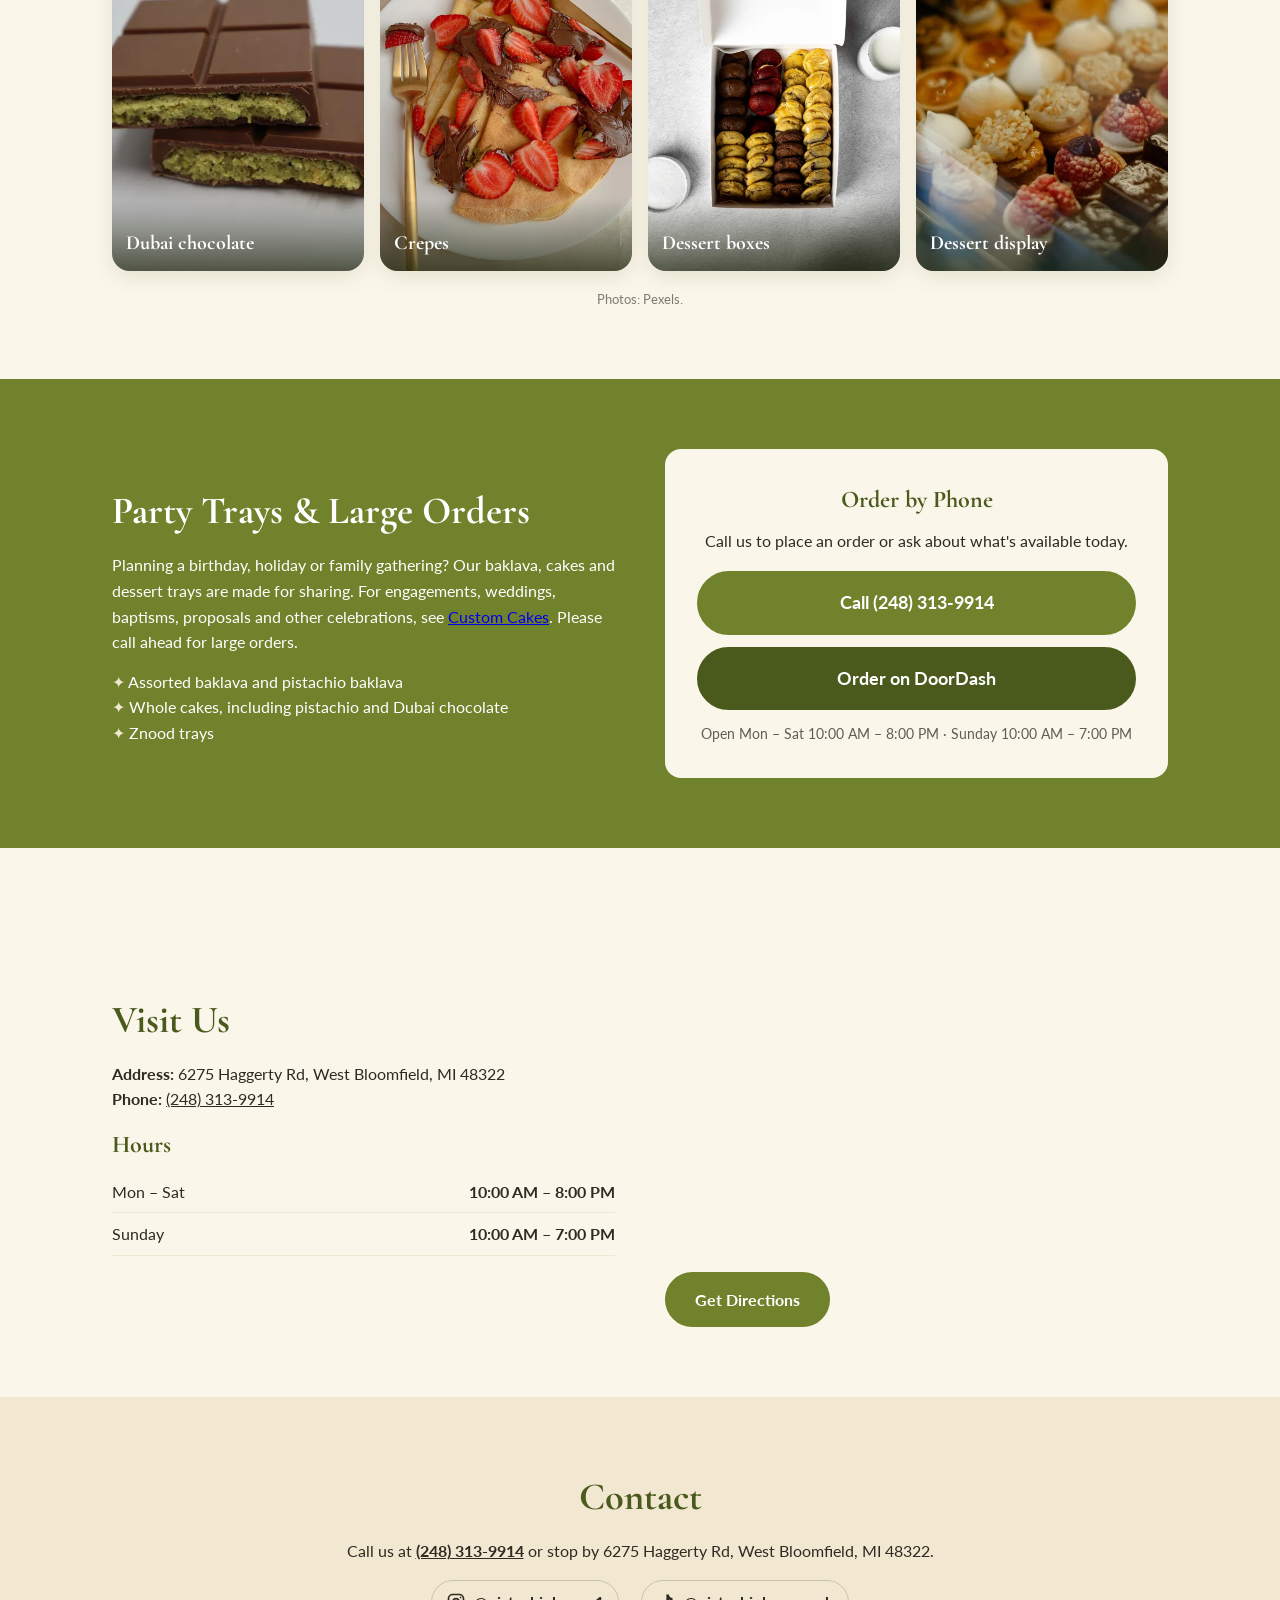
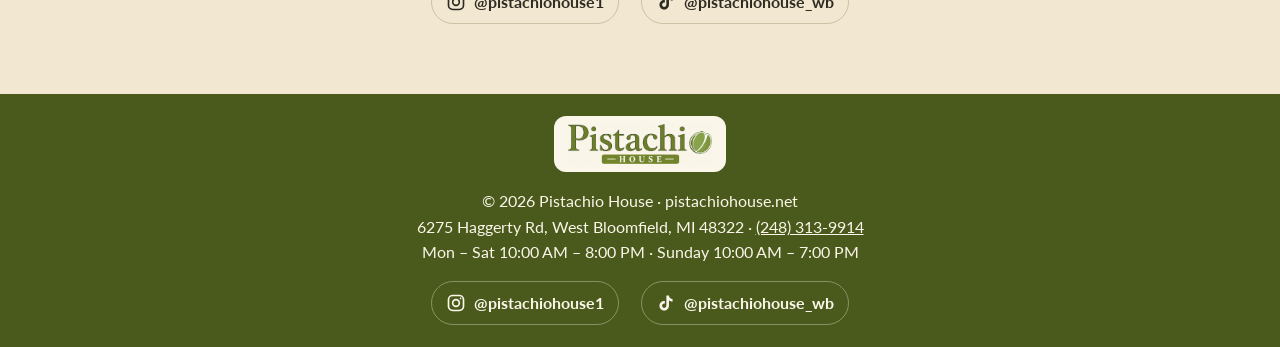
==== commit 0910a6b9: "Highlight coming-soon Qatayef and Fresh Kunafa Cheese Add a homepage Coming Soon section after the h" ====
--- a/index.html
+++ b/index.html
@@ -13,14 +13,26 @@
 <section id="top" class="hero"><div class="hero-in"><img class="hero-logo" src="images/logo-transparent.png" alt="" width="800" height="222"><p class="eyebrow">Baklava · Cakes · Crepes · Coffee</p>
 <h1>Where pistachio takes center stage</h1><p>Baklava, pistachio cakes, Dubai chocolate treats, crepes, coffee and smoothies in West Bloomfield, Michigan.</p>
 <a class="btn" href="#menu">See the Menu</a> <a class="btn ghost" href="#orders">Order Ahead</a> <a class="btn ghost" href="custom-cakes.html">Custom Cakes</a> <a class="btn doordash" href="https://www.doordash.com/store/pistachio-house-west-bloomfield-50264871/115589946/" target="_blank" rel="noopener">Order on DoorDash</a></div></section>
-<div class="ribbon"><span>Pistachio Baklava ✦ Dubai Chocolate ✦ Pistachio Cake ✦ Crepes ✦ Pistachio Latte ✦ Smoothies ✦ Dessert Trays ✦</span></div>
+<div class="ribbon"><span>Pistachio Baklava ✦ Dubai Chocolate ✦ Pistachio Cake ✦ Crepes ✦ Pistachio Latte ✦ Smoothies ✦ Dessert Trays ✦ Coming Soon: Qatayef ✦ Fresh Kunafa Cheese ✦</span></div>
+<section id="coming-soon" class="coming-soon"><div class="wrap two coming-soon-in">
+<div>
+<p class="eyebrow coming-soon-eyebrow"><span class="badge">Coming Soon</span></p>
+<h2>Qatayef &amp; Fresh Kunafa Cheese</h2>
+<p>Two favorites are on the way. <b>Qatayef</b> — stuffed Middle Eastern pancakes — and <b>Fresh Kunafa Cheese</b>, made fresh upon order.</p>
+<p>Ask in store for details, or check back here when they arrive.</p>
+<a class="btn" href="#menu">See the Menu</a>
+</div>
+<figure class="photo about-photo coming-soon-photo"><img src="images/coming-soon-kunafa.webp" alt="Kunafa garnished with crushed pistachios and mint" width="1200" height="801" loading="lazy"></figure>
+</div>
+<p class="c credit coming-soon-credit">Photo: Pexels.</p>
+</section>
 <section id="about" class="wrap two"><div><h2>Our Story</h2><p>Pistachio House is a dessert shop in West Bloomfield, Michigan, built around one favorite ingredient. You'll find pistachio in our baklava, cakes, crepes and even our iced latte.</p><p>Stop in for a sweet treat with a coffee or matcha, cool off with a smoothie, or pick up a tray of baklava to share with family and friends.</p></div>
 <figure class="photo about-photo"><img src="images/about-pistachio-baklava.webp" alt="Rows of pistachio-topped baklava in a dessert display" width="1200" height="960" loading="lazy"></figure></section>
 <section id="menu" class="cream"><div class="wrap"><h2 class="c">Our Menu</h2><p class="c sub">Crepes, coffee &amp; matcha, smoothies, and our pistachio desserts.</p><div class="grid menu-grid">
 <div class="card"><h3>Crepes</h3><ul><li><div class="mi"><span class="mn">Bisscoff</span></div><p class="md">Covered in Biscoff spread, topped with crushed Biscoff cookies, and drizzled with white chocolate.</p></li><li><div class="mi"><span class="mn">Pistachio</span></div><p class="md">Velvety crepe filled with rich, creamy pistachio sauce, garnished with whole pistachios and white chocolate.</p></li><li><div class="mi"><span class="mn">Nutella</span></div><p class="md">A crepe topped with Nutella and drizzled with white chocolate, garnished with fresh strawberries.</p></li><li><div class="mi"><span class="mn">Dubai Chocolate</span></div><p class="md">Dive into divine layers of rich chocolate, velvety pistachio cream, and crunchy kataifi, elegantly enveloped within a delicate crepe!</p></li></ul></div>
 <div class="card"><h3>Smoothies</h3><ul><li><div class="mi"><span class="mn">Berry Protein Boost</span></div><p class="md">A vibrant blend of mixed berries, Greek yogurt, and a hint of honey.</p></li><li><div class="mi"><span class="mn">Tropical Glow</span></div><p class="md">Packed with orange juice, Greek yogurt, mango, and pineapple.</p></li><li><div class="mi"><span class="mn">Strawberry Sunrise</span></div><p class="md">Blended strawberries, bananas, and natural high protein greek yogurt.</p></li><li><div class="mi"><span class="mn">Pistachio Protein Smoothie</span></div><p class="md">A blend of pistachios, natural greek yogurt, dates and pistachio cream sweetened with honey.</p></li></ul></div>
 <div class="card wide"><h3>Coffee &amp; Matcha</h3><p class="card-note">Hot drinks are 12 oz. Flavored syrups available.</p><ul><li><div class="mi"><span class="mn">Espresso</span></div><p class="md">A bold, concentrated single shot, served straight.</p></li><li><div class="mi"><span class="mn">Double Espresso</span></div><p class="md">Two shots of rich espresso for an extra lift.</p></li><li><div class="mi"><span class="mn">Americano</span></div><p class="md">Espresso softened with hot water for a smooth, full-bodied cup.</p></li><li><div class="mi"><span class="mn">Cortado</span></div><p class="md">Espresso cut with an equal splash of steamed milk.</p></li><li><div class="mi"><span class="mn">Macchiato</span></div><p class="md">Espresso topped with a little foamed milk.</p></li><li><div class="mi"><span class="mn">Flat White</span></div><p class="md">Espresso with silky, velvety microfoam.</p></li><li><div class="mi"><span class="mn">Cappuccino</span></div><p class="md">Espresso with steamed milk under a thick cap of foam.</p></li><li><div class="mi"><span class="mn">Latte</span></div><p class="md">Espresso with creamy steamed milk and a light layer of foam.</p></li><li><div class="mi"><span class="mn">Mocha</span></div><p class="md">Espresso with chocolate and steamed milk, with whipped cream if you like.</p></li><li><div class="mi"><span class="mn">Brewed Coffee</span></div><p class="md">Fresh drip coffee, brewed for a clean, classic cup.</p></li><li><div class="mi"><span class="mn">Turkish Coffee</span></div><p class="md">Traditional, rich and unfiltered, prepared the time-honored way.</p></li><li><div class="mi"><span class="mn">Pistachio Latte</span></div><p class="md">Our signature: espresso with pistachio and a touch of condensed milk, finished with steamed milk.</p></li><li><div class="mi"><span class="mn">Iced Spanish Pistachio Latte</span></div><p class="md">A latte with pistachio flavor, topped with whipped cream and crushed pistachios.</p></li><li><div class="mi"><span class="mn">Fresh Strawberry Matcha</span></div><p class="md">Fresh strawberries paired with premium matcha for a slightly sweet, earthy flavor.</p></li><li><div class="mi"><span class="mn">Iced Coffee</span></div><p class="md">Espresso over ice with milk. Add caramel or hazelnut if you like.</p></li></ul></div>
-<div class="card wide"><h3>Desserts &amp; Sweets</h3><ul><li><div class="mi"><span class="mn">Assorted Baklava with Pistachio</span></div><p class="md">Layers of flaky pastry, filled with chopped nuts. P.S. Baklava Varities might be different than the picture shown but it&#x27;s guaranteed to have at least one line with pistachio.</p></li><li><div class="mi"><span class="mn">Dubai Chocolate Cake</span></div><p class="md">Rich layers of chocolate cake filled with pistachio kataifi filling and a cheese layer in the middle.</p></li><li><div class="mi"><span class="mn">Dubai Strawberry Cup</span></div><p class="md">Experience layers of ripe strawberries, rich dubai pistachio filling, and Nutella.</p></li><li><div class="mi"><span class="mn">Znood Tray</span></div><p class="md">Layers of thin pastry filled with sweet cream and topped with syrup and crushed pistachios.</p></li><li><div class="mi"><span class="mn">Eclaire</span></div><p class="md">Delicate pastry filled with creamy custard and topped with rich chocolate glaze.</p></li><li><div class="mi"><span class="mn">Canoli</span></div><p class="md">Crisp pastry shells filled with sweet custard, Garnished with your choice of Pistachio or Bisscoff crumbs.</p></li><li><div class="mi"><span class="mn">Pistachio Baklava</span></div><p class="md">Layers of flaky pastry filled with crushed pistachios and sweet syrup, cut into squares.</p></li><li><div class="mi"><span class="mn">Pistachio Cake</span></div><p class="md">Layers of pistachio-flavored sponge cake with pistachio cream filling, topped with crushed pistachios.</p></li><li><div class="mi"><span class="mn">Dubai Chocolate Baklava</span></div><p class="md">Layers of flaky pastry, nuts, and rich chocolate filling, drizzled with a hint of chopped pistachios.</p></li><li><div class="mi"><span class="mn">Tres Leches Pistachio Cake</span></div><p class="md">Rich pistachio cake infused with three types of milk, topped with chocolate curls and scattered pistachios.</p></li><li><div class="mi"><span class="mn">6in Marble Cake</span></div><p class="md">Rich, moist marble cake with swirls of chocolate and vanilla.</p></li><li><div class="mi"><span class="mn">Kunafa Cheese</span><span class="badge badge-outline">Made to order</span></div><p class="md">Warm kunafa with melted cheese, made fresh to order.</p></li><li><div class="mi"><span class="mn">Qaymer</span></div><p class="md">Rich Middle Eastern clotted cream.</p></li><li><div class="mi"><span class="mn">Qatayef</span><span class="badge">Coming Soon</span></div><p class="md">Stuffed Middle Eastern pancakes.</p></li></ul></div>
+<div class="card wide"><h3>Desserts &amp; Sweets</h3><ul><li><div class="mi"><span class="mn">Assorted Baklava with Pistachio</span></div><p class="md">Layers of flaky pastry, filled with chopped nuts. P.S. Baklava Varities might be different than the picture shown but it&#x27;s guaranteed to have at least one line with pistachio.</p></li><li><div class="mi"><span class="mn">Dubai Chocolate Cake</span></div><p class="md">Rich layers of chocolate cake filled with pistachio kataifi filling and a cheese layer in the middle.</p></li><li><div class="mi"><span class="mn">Dubai Strawberry Cup</span></div><p class="md">Experience layers of ripe strawberries, rich dubai pistachio filling, and Nutella.</p></li><li><div class="mi"><span class="mn">Znood Tray</span></div><p class="md">Layers of thin pastry filled with sweet cream and topped with syrup and crushed pistachios.</p></li><li><div class="mi"><span class="mn">Eclaire</span></div><p class="md">Delicate pastry filled with creamy custard and topped with rich chocolate glaze.</p></li><li><div class="mi"><span class="mn">Canoli</span></div><p class="md">Crisp pastry shells filled with sweet custard, Garnished with your choice of Pistachio or Bisscoff crumbs.</p></li><li><div class="mi"><span class="mn">Pistachio Baklava</span></div><p class="md">Layers of flaky pastry filled with crushed pistachios and sweet syrup, cut into squares.</p></li><li><div class="mi"><span class="mn">Pistachio Cake</span></div><p class="md">Layers of pistachio-flavored sponge cake with pistachio cream filling, topped with crushed pistachios.</p></li><li><div class="mi"><span class="mn">Dubai Chocolate Baklava</span></div><p class="md">Layers of flaky pastry, nuts, and rich chocolate filling, drizzled with a hint of chopped pistachios.</p></li><li><div class="mi"><span class="mn">Tres Leches Pistachio Cake</span></div><p class="md">Rich pistachio cake infused with three types of milk, topped with chocolate curls and scattered pistachios.</p></li><li><div class="mi"><span class="mn">6in Marble Cake</span></div><p class="md">Rich, moist marble cake with swirls of chocolate and vanilla.</p></li><li><div class="mi"><span class="mn">Fresh Kunafa Cheese</span><span class="badge">Coming Soon</span></div><p class="md">Warm kunafa with melted cheese, made fresh upon order.</p></li><li><div class="mi"><span class="mn">Qaymer</span></div><p class="md">Rich Middle Eastern clotted cream.</p></li><li><div class="mi"><span class="mn">Qatayef</span><span class="badge">Coming Soon</span></div><p class="md">Stuffed Middle Eastern pancakes.</p></li></ul></div>
 </div><p class="c note">Ask in store or order online for current prices.</p><p class="c menu-order"><a class="btn doordash" href="https://www.doordash.com/store/pistachio-house-west-bloomfield-50264871/115589946/" target="_blank" rel="noopener">Order on DoorDash</a></p></div></section>
 <section id="gallery" class="wrap"><h2 class="c">Gallery</h2><p class="c sub">A taste of what we love to make and serve.</p><div class="gal"><figure class="photo"><img src="images/gallery-baklava-tray.webp" alt="Pistachio baklava squares with flaky golden layers" width="900" height="600" loading="lazy"><figcaption>Baklava</figcaption></figure><figure class="photo"><img src="images/gallery-pistachio-cake.webp" alt="Pistachio cake topped with crushed pistachios" width="900" height="1350" loading="lazy"><figcaption>Pistachio cake</figcaption></figure><figure class="photo"><img src="images/gallery-kunafa.webp" alt="Kunafa garnished with crushed pistachios on a decorative plate" width="900" height="601" loading="lazy"><figcaption>Kunafa</figcaption></figure><figure class="photo"><img src="images/gallery-dubai-chocolate.webp" alt="Chocolate bar with a green pistachio filling" width="900" height="600" loading="lazy"><figcaption>Dubai chocolate</figcaption></figure><figure class="photo"><img src="images/gallery-crepe.webp" alt="Crepe topped with sliced strawberries and chocolate" width="900" height="1012" loading="lazy"><figcaption>Crepes</figcaption></figure><figure class="photo"><img src="images/gallery-gift-box.webp" alt="Open white box filled with assorted cookies" width="900" height="1124" loading="lazy"><figcaption>Dessert boxes</figcaption></figure><figure class="photo"><img src="images/gallery-display-case.webp" alt="Display case of small tarts, pastries and chocolates" width="900" height="600" loading="lazy"><figcaption>Dessert display</figcaption></figure></div><p class="c credit">Photos: Pexels.</p></section>
 
--- a/styles.css
+++ b/styles.css
@@ -134,3 +134,13 @@
 .menu-grid .mi{display:flex;flex-wrap:wrap;align-items:center;gap:8px}
 .badge{display:inline-block;font-family:Lato,sans-serif;font-size:.68rem;font-weight:700;letter-spacing:.04em;text-transform:uppercase;color:#fff;background:var(--g);padding:3px 9px;border-radius:999px;line-height:1.2;white-space:nowrap;vertical-align:middle}
 .badge-outline{background:transparent;color:var(--g);border:1px solid var(--g)}
+
+.coming-soon{background:var(--c2);color:var(--t);border-top:1px solid rgba(74,90,28,.08)}
+.coming-soon h2{color:var(--gd);margin-top:10px}
+.coming-soon p{margin-bottom:14px}
+.coming-soon-eyebrow{margin:0 0 4px}
+.coming-soon-photo{box-shadow:0 8px 28px rgba(74,90,28,.16)}
+.coming-soon-credit{padding:0 22px 28px;margin-top:-18px}
+@media(max-width:780px){
+.coming-soon-credit{margin-top:8px;padding-bottom:22px}
+}
